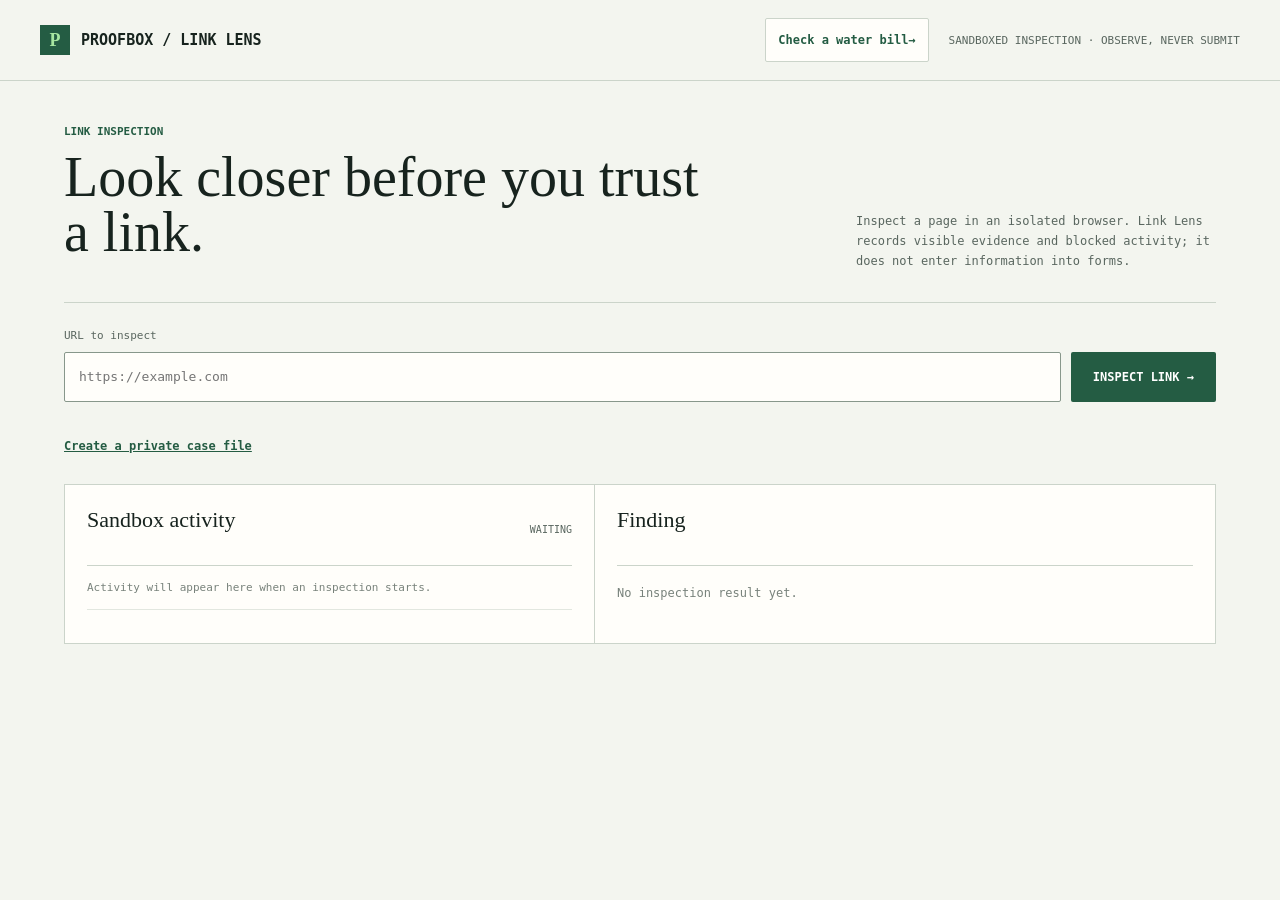
==== apps/web/index.html @ 41c202ce "feat: Implement document parsing and letter generation features - Added `parse_document.py` for extr" ====
<!doctype html>
<html lang="en">
<head>
  <meta charset="utf-8">
  <meta name="viewport" content="width=device-width, initial-scale=1">
  <meta name="theme-color" content="#f3f5ef">
  <title>Proofbox | Link Lens</title>
  <style>
    :root {
      color-scheme: light;
      --ink: #17231e;
      --muted: #59665f;
      --paper: #f3f5ef;
      --surface: #fffefa;
      --line: #cbd4ca;
      --green: #245c43;
      --green-bright: #a7e6a1;
      --red: #9c2f27;
      --amber: #7a5417;
      --mono: "Cascadia Code", "SFMono-Regular", Consolas, monospace;
      --serif: Georgia, "Times New Roman", serif;
    }
    * { box-sizing: border-box; }
    body { margin: 0; color: var(--ink); background: var(--paper); font-family: var(--mono); }
    .masthead { border-bottom: 1px solid var(--line); padding: 18px max(24px, calc((100vw - 1200px) / 2)); display: flex; justify-content: space-between; align-items: center; gap: 20px; }
    .brand { display: flex; align-items: center; gap: 11px; font-size: 15px; font-weight: 700; }
    .mark { width: 30px; aspect-ratio: 1; background: var(--green); color: var(--green-bright); display: grid; place-items: center; font: bold 18px var(--serif); }
    .masthead-note { color: var(--muted); font-size: 11px; text-transform: uppercase; }
    .masthead-link { margin-left: auto; min-height: 44px; display: inline-flex; align-items: center; color: var(--green); font-size: 12px; font-weight: 700; text-decoration: none; border: 1px solid var(--line); padding: 8px 12px; border-radius: 2px; background: var(--surface); }
    .masthead-link:hover, .masthead-link:focus-visible { border-color: var(--green); }
    .case-link { min-height: 44px; display: inline-flex; align-items: center; color: var(--green); font-size: 12px; font-weight: 700; }
    main { max-width: 1200px; margin: 0 auto; padding: 44px 24px 64px; }
    .intro { display: grid; grid-template-columns: minmax(0, 1fr) minmax(240px, 360px); gap: 40px; align-items: end; border-bottom: 1px solid var(--line); padding-bottom: 30px; }
    .eyebrow { color: var(--green); font-size: 11px; font-weight: 700; text-transform: uppercase; }
    h1 { font: 400 56px/.98 var(--serif); letter-spacing: 0; margin: 12px 0; max-width: 650px; }
    .intro p { color: var(--muted); font-size: 12px; line-height: 1.7; margin: 0; }
    .form { display: grid; grid-template-columns: minmax(0, 1fr) auto; gap: 10px; margin: 26px 0 22px; }
    .form label { grid-column: 1 / -1; color: var(--muted); font-size: 11px; }
    input { min-width: 0; height: 50px; border: 1px solid #87978b; border-radius: 2px; padding: 0 14px; background: var(--surface); color: var(--ink); font: 13px var(--mono); }
    input:focus-visible, button:focus-visible { outline: 3px solid #7bb98b; outline-offset: 2px; }
    button { border: 0; border-radius: 2px; background: var(--green); color: white; font: 700 12px var(--mono); padding: 0 22px; cursor: pointer; }
    button:disabled { opacity: .6; cursor: wait; }
    .grid { display: grid; grid-template-columns: minmax(0, .92fr) minmax(0, 1.08fr); border: 1px solid var(--line); background: var(--surface); }
    section { min-width: 0; padding: 22px; }
    section + section { border-left: 1px solid var(--line); }
    h2 { font: 400 22px var(--serif); margin: 0 0 20px; }
    .panel-label { display: flex; justify-content: space-between; align-items: center; gap: 12px; padding-bottom: 12px; border-bottom: 1px solid var(--line); }
    .state { color: var(--muted); font-size: 10px; text-transform: uppercase; }
    .events { list-style: none; padding: 0; margin: 0; max-height: 460px; overflow: auto; }
    .events li { padding: 13px 0; border-bottom: 1px solid #e2e7df; font-size: 11px; line-height: 1.6; overflow-wrap: anywhere; }
    .tag { display: inline-block; margin-right: 7px; color: var(--green); font-weight: 700; text-transform: uppercase; }
    .tag.blocked { color: var(--red); }
    .empty { color: #78827b; font-size: 12px; line-height: 1.6; padding: 18px 0; }
    .verdict { display: none; }
    .verdict.visible { display: block; }
    .badge { display: inline-flex; gap: 9px; align-items: center; padding: 11px 13px; border: 1px solid currentColor; font-size: 12px; font-weight: 700; text-transform: uppercase; }
    .badge.dangerous { color: var(--red); background: #fae9e5; }
    .badge.suspicious { color: var(--amber); background: #f6f0dc; }
    .badge.no_issue_found { color: var(--green); background: #e8f3e7; }
    .badge.could_not_check { color: var(--muted); background: #eef0ea; }
    .confidence { font-weight: 400; text-transform: none; }
    .advice { font: 20px/1.4 var(--serif); margin: 19px 0; }
    .reasons { font-size: 11px; line-height: 1.7; padding-left: 18px; }
    .reasons li { margin: 6px 0; }
    .caveat { border-top: 1px solid var(--line); margin-top: 18px; padding-top: 12px; font-size: 10px; line-height: 1.6; color: var(--muted); }
    .screenshot { display: block; width: 100%; max-height: 400px; object-fit: contain; object-position: top; border: 1px solid var(--line); margin-top: 18px; background: #e9ece5; }
    .error { display: none; margin: 0 0 18px; color: var(--red); font-size: 12px; }
    .error.visible { display: block; }
    @media (max-width: 760px) {
      .masthead { padding: 15px 18px; }
      .masthead-note { display: none; }
      main { padding: 34px 18px 48px; }
      h1 { font-size: 40px; }
      .intro { grid-template-columns: 1fr; gap: 10px; }
      .grid { grid-template-columns: 1fr; }
      section + section { border-left: 0; border-top: 1px solid var(--line); }
      .form { grid-template-columns: 1fr; }
      .form label { grid-column: auto; }
      button { height: 48px; }
    }
  </style>
</head>
<body>
  <header class="masthead">
    <div class="brand"><span class="mark" aria-hidden="true">P</span><span>PROOFBOX / LINK LENS</span></div>
    <a class="masthead-link" id="bill-link" href="bill/">Check a water bill <span aria-hidden="true">→</span></a>
    <div class="masthead-note">Sandboxed inspection · Observe, never submit</div>
  </header>
  <main>
    <div class="intro">
      <div><div class="eyebrow">Link inspection</div><h1>Look closer before you trust a link.</h1></div>
      <p>Inspect a page in an isolated browser. Link Lens records visible evidence and blocked activity; it does not enter information into forms.</p>
    </div>
    <form class="form" id="inspect-form">
      <label for="url">URL to inspect</label>
      <input id="url" name="url" type="url" placeholder="https://example.com" required autocomplete="url">
      <button id="submit" type="submit">INSPECT LINK <span aria-hidden="true">→</span></button>
    </form>
    <p><a class="case-link" id="case-link" href="case/">Create a private case file</a></p>
    <p class="error" id="error" role="alert"></p>
    <div class="grid">
      <section aria-labelledby="activity-heading">
        <div class="panel-label"><h2 id="activity-heading">Sandbox activity</h2><span class="state" id="job-state">Waiting</span></div>
        <ol class="events" id="events" aria-live="polite"><li class="empty">Activity will appear here when an inspection starts.</li></ol>
      </section>
      <section aria-labelledby="result-heading">
        <div class="panel-label"><h2 id="result-heading">Finding</h2><span class="state" id="job-id"></span></div>
        <div class="empty" id="result-empty">No inspection result yet.</div>
        <div class="verdict" id="verdict" aria-live="polite">
          <div class="badge" id="badge"><span id="verdict-name"></span><span class="confidence" id="confidence"></span></div>
          <p class="advice" id="advice"></p>
          <ul class="reasons" id="reasons"></ul>
          <p class="caveat"><strong>What this does not mean:</strong> <span id="caveat"></span></p>
          <img class="screenshot" id="screenshot" alt="Isolated screenshot of the inspected page" hidden>
        </div>
      </section>
    </div>
  </main>
  <script>
    const API_BASE = new URLSearchParams(location.search).get("api") || location.origin;
    if (new URLSearchParams(location.search).get("api")) {
      document.querySelector("#bill-link").href = `bill/?api=${encodeURIComponent(API_BASE)}`;
      document.querySelector("#case-link").href = `case/?api=${encodeURIComponent(API_BASE)}`;
    }
    const form = document.querySelector("#inspect-form");
    const input = document.querySelector("#url");
    const submit = document.querySelector("#submit");
    const errorBox = document.querySelector("#error");
    const eventList = document.querySelector("#events");
    let activeStream;

    function showError(message) {
      errorBox.textContent = message;
      errorBox.classList.add("visible");
    }
    function addEvent(item) {
      if (eventList.querySelector(".empty")) eventList.replaceChildren();
      const row = document.createElement("li");
      const tag = document.createElement("span");
      const isBlocked = ["network_blocked", "download_quarantined", "request_blocked", "timeout_kill", "memory_kill"].includes(item.event);
      tag.className = `tag${isBlocked ? " blocked" : ""}`;
      tag.textContent = `${isBlocked ? "BLOCKED" : "INFO"} · ${item.event}`;
      row.append(tag, document.createTextNode(item.detail || ""));
      eventList.append(row);
      row.scrollIntoView({ block: "nearest" });
    }
    function showResult(payload) {
      const result = payload?.verdict;
      if (!result) return;
      document.querySelector("#result-empty").hidden = true;
      document.querySelector("#verdict").classList.add("visible");
      const badge = document.querySelector("#badge");
      badge.className = `badge ${result.verdict}`;
      document.querySelector("#verdict-name").textContent = result.verdict.replaceAll("_", " ");
      document.querySelector("#confidence").textContent = `Confidence: ${result.confidence}`;
      document.querySelector("#advice").textContent = result.advice || "Review the evidence and verify through an official channel.";
      document.querySelector("#caveat").textContent = result.what_this_does_not_mean || "No automated check can guarantee a site's status.";
      const reasons = document.querySelector("#reasons");
      reasons.replaceChildren(...(result.reasons || []).map((reason) => {
        const li = document.createElement("li"); li.textContent = reason; return li;
      }));
      const image = document.querySelector("#screenshot");
      if (payload.screenshot_webp) { image.src = `data:image/webp;base64,${payload.screenshot_webp}`; image.hidden = false; }
      else { image.removeAttribute("src"); image.hidden = true; }
    }
    form.addEventListener("submit", async (event) => {
      event.preventDefault();
      errorBox.classList.remove("visible");
      if (activeStream) activeStream.close();
      eventList.replaceChildren();
      document.querySelector("#verdict").classList.remove("visible");
      document.querySelector("#result-empty").hidden = false;
      document.querySelector("#job-id").textContent = "";
      document.querySelector("#job-state").textContent = "Queuing";
      submit.disabled = true;
      try {
        const response = await fetch(`${API_BASE}/api/intake`, {
          method: "POST", headers: { "Content-Type": "application/json" },
          body: JSON.stringify({ lens: "link", input_ref: input.value.trim() })
        });
        if (!response.ok) throw new Error((await response.json()).detail || "Could not queue inspection.");
        const { job_id: jobId } = await response.json();
        document.querySelector("#job-id").textContent = jobId;
        document.querySelector("#job-state").textContent = "Inspecting";
        activeStream = new EventSource(`${API_BASE}/api/jobs/${jobId}/events`);
        activeStream.onmessage = async (message) => {
          const item = JSON.parse(message.data);
          addEvent(item);
          if (item.event === "job_completed" || item.event === "job_failed") {
            activeStream.close();
            document.querySelector("#job-state").textContent = item.event === "job_completed" ? "Complete" : "Failed";
            if (item.event === "job_completed") {
              const jobResponse = await fetch(`${API_BASE}/api/jobs/${jobId}`);
              if (!jobResponse.ok) throw new Error("Could not retrieve inspection result.");
              const jobData = await jobResponse.json();
              showResult(jobData.job.result_json);
            } else showError(item.detail || "Inspection failed.");
            submit.disabled = false;
          }
        };
        activeStream.onerror = () => {
          activeStream.close();
          document.querySelector("#job-state").textContent = "Connection lost";
          submit.disabled = false;
          showError("The live event connection ended before a final result arrived.");
        };
      } catch (requestError) {
        submit.disabled = false;
        document.querySelector("#job-state").textContent = "Could not start";
        showError(requestError.message || "Could not start inspection.");
      }
    });
  </script>
</body>
</html>
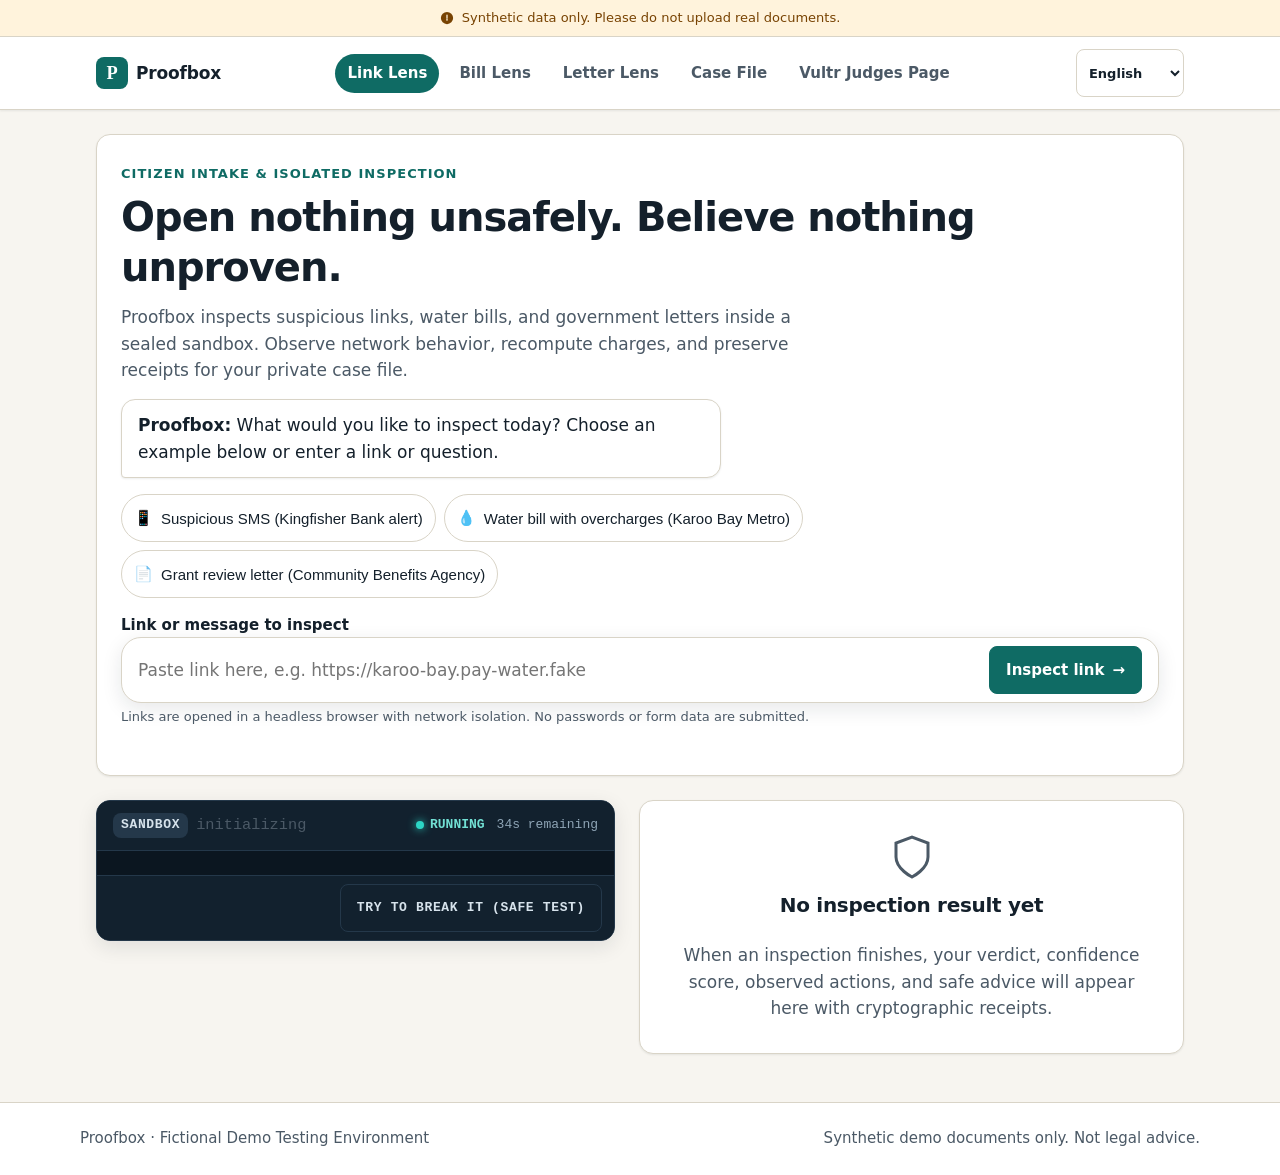
==== commit 24c71056: "feat(intake): restyle chat intake and link lens with design system and hero containment" ====
--- a/apps/web/index.html
+++ b/apps/web/index.html
@@ -3,213 +3,467 @@
 <head>
   <meta charset="utf-8">
   <meta name="viewport" content="width=device-width, initial-scale=1">
-  <meta name="theme-color" content="#f3f5ef">
-  <title>Proofbox | Link Lens</title>
+  <meta name="theme-color" content="#F7F5F0">
+  <title>Proofbox | Chat Intake &amp; Link Lens</title>
+  <link rel="stylesheet" href="css/tokens.css">
+  <link rel="stylesheet" href="css/base.css">
+  <link rel="stylesheet" href="css/components.css">
   <style>
-    :root {
-      color-scheme: light;
-      --ink: #17231e;
-      --muted: #59665f;
-      --paper: #f3f5ef;
-      --surface: #fffefa;
-      --line: #cbd4ca;
-      --green: #245c43;
-      --green-bright: #a7e6a1;
-      --red: #9c2f27;
-      --amber: #7a5417;
-      --mono: "Cascadia Code", "SFMono-Regular", Consolas, monospace;
-      --serif: Georgia, "Times New Roman", serif;
-    }
-    * { box-sizing: border-box; }
-    body { margin: 0; color: var(--ink); background: var(--paper); font-family: var(--mono); }
-    .masthead { border-bottom: 1px solid var(--line); padding: 18px max(24px, calc((100vw - 1200px) / 2)); display: flex; justify-content: space-between; align-items: center; gap: 20px; }
-    .brand { display: flex; align-items: center; gap: 11px; font-size: 15px; font-weight: 700; }
-    .mark { width: 30px; aspect-ratio: 1; background: var(--green); color: var(--green-bright); display: grid; place-items: center; font: bold 18px var(--serif); }
-    .masthead-note { color: var(--muted); font-size: 11px; text-transform: uppercase; }
-    .masthead-link { margin-left: auto; min-height: 44px; display: inline-flex; align-items: center; color: var(--green); font-size: 12px; font-weight: 700; text-decoration: none; border: 1px solid var(--line); padding: 8px 12px; border-radius: 2px; background: var(--surface); }
-    .masthead-link:hover, .masthead-link:focus-visible { border-color: var(--green); }
-    .case-link { min-height: 44px; display: inline-flex; align-items: center; color: var(--green); font-size: 12px; font-weight: 700; }
-    main { max-width: 1200px; margin: 0 auto; padding: 44px 24px 64px; }
-    .intro { display: grid; grid-template-columns: minmax(0, 1fr) minmax(240px, 360px); gap: 40px; align-items: end; border-bottom: 1px solid var(--line); padding-bottom: 30px; }
-    .eyebrow { color: var(--green); font-size: 11px; font-weight: 700; text-transform: uppercase; }
-    h1 { font: 400 56px/.98 var(--serif); letter-spacing: 0; margin: 12px 0; max-width: 650px; }
-    .intro p { color: var(--muted); font-size: 12px; line-height: 1.7; margin: 0; }
-    .form { display: grid; grid-template-columns: minmax(0, 1fr) auto; gap: 10px; margin: 26px 0 22px; }
-    .form label { grid-column: 1 / -1; color: var(--muted); font-size: 11px; }
-    input { min-width: 0; height: 50px; border: 1px solid #87978b; border-radius: 2px; padding: 0 14px; background: var(--surface); color: var(--ink); font: 13px var(--mono); }
-    input:focus-visible, button:focus-visible { outline: 3px solid #7bb98b; outline-offset: 2px; }
-    button { border: 0; border-radius: 2px; background: var(--green); color: white; font: 700 12px var(--mono); padding: 0 22px; cursor: pointer; }
-    button:disabled { opacity: .6; cursor: wait; }
-    .grid { display: grid; grid-template-columns: minmax(0, .92fr) minmax(0, 1.08fr); border: 1px solid var(--line); background: var(--surface); }
-    section { min-width: 0; padding: 22px; }
-    section + section { border-left: 1px solid var(--line); }
-    h2 { font: 400 22px var(--serif); margin: 0 0 20px; }
-    .panel-label { display: flex; justify-content: space-between; align-items: center; gap: 12px; padding-bottom: 12px; border-bottom: 1px solid var(--line); }
-    .state { color: var(--muted); font-size: 10px; text-transform: uppercase; }
-    .events { list-style: none; padding: 0; margin: 0; max-height: 460px; overflow: auto; }
-    .events li { padding: 13px 0; border-bottom: 1px solid #e2e7df; font-size: 11px; line-height: 1.6; overflow-wrap: anywhere; }
-    .tag { display: inline-block; margin-right: 7px; color: var(--green); font-weight: 700; text-transform: uppercase; }
-    .tag.blocked { color: var(--red); }
-    .empty { color: #78827b; font-size: 12px; line-height: 1.6; padding: 18px 0; }
-    .verdict { display: none; }
-    .verdict.visible { display: block; }
-    .badge { display: inline-flex; gap: 9px; align-items: center; padding: 11px 13px; border: 1px solid currentColor; font-size: 12px; font-weight: 700; text-transform: uppercase; }
-    .badge.dangerous { color: var(--red); background: #fae9e5; }
-    .badge.suspicious { color: var(--amber); background: #f6f0dc; }
-    .badge.no_issue_found { color: var(--green); background: #e8f3e7; }
-    .badge.could_not_check { color: var(--muted); background: #eef0ea; }
-    .confidence { font-weight: 400; text-transform: none; }
-    .advice { font: 20px/1.4 var(--serif); margin: 19px 0; }
-    .reasons { font-size: 11px; line-height: 1.7; padding-left: 18px; }
-    .reasons li { margin: 6px 0; }
-    .caveat { border-top: 1px solid var(--line); margin-top: 18px; padding-top: 12px; font-size: 10px; line-height: 1.6; color: var(--muted); }
-    .screenshot { display: block; width: 100%; max-height: 400px; object-fit: contain; object-position: top; border: 1px solid var(--line); margin-top: 18px; background: #e9ece5; }
-    .error { display: none; margin: 0 0 18px; color: var(--red); font-size: 12px; }
-    .error.visible { display: block; }
-    @media (max-width: 760px) {
-      .masthead { padding: 15px 18px; }
-      .masthead-note { display: none; }
-      main { padding: 34px 18px 48px; }
-      h1 { font-size: 40px; }
-      .intro { grid-template-columns: 1fr; gap: 10px; }
-      .grid { grid-template-columns: 1fr; }
-      section + section { border-left: 0; border-top: 1px solid var(--line); }
-      .form { grid-template-columns: 1fr; }
-      .form label { grid-column: auto; }
-      button { height: 48px; }
+    .workspace-two-zone {
+      display: grid;
+      grid-template-columns: 1fr;
+      gap: var(--s5);
+      margin-top: var(--s5);
+    }
+    @media (min-width: 960px) {
+      .workspace-two-zone {
+        grid-template-columns: minmax(0, 1fr) minmax(0, 1.05fr);
+        align-items: start;
+      }
+    }
+    .chat-bubble-container {
+      display: flex;
+      flex-direction: column;
+      gap: var(--s3);
+      margin: var(--s4) 0;
+    }
+    .composer-wrap {
+      margin: var(--s4) 0 var(--s5);
+    }
+    .trace-btn-link {
+      display: inline-flex;
+      align-items: center;
+      gap: var(--s1);
+      margin-top: var(--s2);
+      font-size: var(--text-xs);
+      font-weight: 600;
     }
   </style>
 </head>
 <body>
-  <header class="masthead">
-    <div class="brand"><span class="mark" aria-hidden="true">P</span><span>PROOFBOX / LINK LENS</span></div>
-    <a class="masthead-link" id="bill-link" href="bill/">Check a water bill <span aria-hidden="true">→</span></a>
-    <div class="masthead-note">Sandboxed inspection · Observe, never submit</div>
+  <a class="skip-link" href="#main">Skip to content</a>
+
+  <!-- Persistent App Shell Header -->
+  <header class="topbar">
+    <div class="topbar-banner">
+      <svg class="topbar-banner-icon" viewBox="0 0 16 16" fill="currentColor" aria-hidden="true">
+        <path d="M8 1a7 7 0 1 0 0 14A7 7 0 0 0 8 1zm0 3a.75.75 0 0 1 .75.75v3.5a.75.75 0 0 1-1.5 0v-3.5A.75.75 0 0 1 8 4zm0 7a1 1 0 1 1 0-2 1 1 0 0 1 0 2z"/>
+      </svg>
+      <span>Synthetic data only. Please do not upload real documents.</span>
+    </div>
+    <div class="topbar-inner">
+      <a class="brand" href="./" aria-label="Proofbox Home">
+        <span class="brand-mark" aria-hidden="true">P</span>
+        <span id="app-brand-name">Proofbox</span>
+      </a>
+      <nav class="topbar-nav" aria-label="Lenses">
+        <a href="./" aria-current="page">Link Lens</a>
+        <a id="bill-link" href="bill/">Bill Lens</a>
+        <a id="letter-link" href="letter/">Letter Lens</a>
+        <a id="case-link" href="case/">Case File</a>
+        <a id="vultr-link" href="vultr.html">Vultr Judges Page</a>
+      </nav>
+      <div class="lang-picker">
+        <label for="lang-select" class="sr-only">Choose language</label>
+        <select id="lang-select" class="lang-select">
+          <option value="en">English</option>
+          <option value="zu">isiZulu</option>
+          <option value="af">Afrikaans</option>
+          <option value="st">Sesotho</option>
+        </select>
+      </div>
+    </div>
   </header>
-  <main>
-    <div class="intro">
-      <div><div class="eyebrow">Link inspection</div><h1>Look closer before you trust a link.</h1></div>
-      <p>Inspect a page in an isolated browser. Link Lens records visible evidence and blocked activity; it does not enter information into forms.</p>
-    </div>
-    <form class="form" id="inspect-form">
-      <label for="url">URL to inspect</label>
-      <input id="url" name="url" type="url" placeholder="https://example.com" required autocomplete="url">
-      <button id="submit" type="submit">INSPECT LINK <span aria-hidden="true">→</span></button>
-    </form>
-    <p><a class="case-link" id="case-link" href="case/">Create a private case file</a></p>
-    <p class="error" id="error" role="alert"></p>
-    <div class="grid">
-      <section aria-labelledby="activity-heading">
-        <div class="panel-label"><h2 id="activity-heading">Sandbox activity</h2><span class="state" id="job-state">Waiting</span></div>
-        <ol class="events" id="events" aria-live="polite"><li class="empty">Activity will appear here when an inspection starts.</li></ol>
+
+  <main id="main" class="app-main app-container">
+    <!-- Screen Intro -->
+    <section class="card" aria-labelledby="chat-intro-heading">
+      <span class="eyebrow">Citizen Intake &amp; Isolated Inspection</span>
+      <h1 id="chat-intro-heading">Open nothing unsafely. Believe nothing unproven.</h1>
+      <p class="text-muted" style="max-width: 680px;">
+        Proofbox inspects suspicious links, water bills, and government letters inside a sealed sandbox.
+        Observe network behavior, recompute charges, and preserve receipts for your private case file.
+      </p>
+
+      <!-- Chat Bubbles & Router Guidance -->
+      <div class="chat-bubble-container" id="chat-log" role="log" aria-live="polite">
+        <div class="chat-bubble chat-proofbox">
+          <strong>Proofbox:</strong> What would you like to inspect today? Choose an example below or enter a link or question.
+        </div>
+      </div>
+
+      <!-- Quick Example Chips -->
+      <div class="prompt-chips" aria-label="Example prompts">
+        <button type="button" class="prompt-chip" id="chip-sms" data-url="http://10.99.0.4:8000/a1">
+          <span aria-hidden="true">📱</span>
+          <span>Suspicious SMS (Kingfisher Bank alert)</span>
+        </button>
+        <button type="button" class="prompt-chip" id="chip-bill">
+          <span aria-hidden="true">💧</span>
+          <span>Water bill with overcharges (Karoo Bay Metro)</span>
+        </button>
+        <button type="button" class="prompt-chip" id="chip-letter">
+          <span aria-hidden="true">📄</span>
+          <span>Grant review letter (Community Benefits Agency)</span>
+        </button>
+      </div>
+
+      <!-- Main Input Composer Form -->
+      <form class="form composer-wrap" id="inspect-form">
+        <label for="url" class="form-label">Link or message to inspect</label>
+        <div class="chat-composer chat-composer-sticky">
+          <input id="url" name="url" type="url" placeholder="Paste link here, e.g. https://karoo-bay.pay-water.fake" required autocomplete="url">
+          <button id="submit" class="btn btn-primary" type="submit">
+            <span>Inspect link</span>
+            <span aria-hidden="true">→</span>
+          </button>
+        </div>
+        <p class="form-hint">Links are opened in a headless browser with network isolation. No passwords or form data are submitted.</p>
+      </form>
+
+      <p class="alert-box alert-box--danger" id="error" role="alert" hidden></p>
+    </section>
+
+    <!-- Two-Zone Execution Workspace: Containment Panel + Finding Report -->
+    <div class="workspace-two-zone">
+      <!-- Zone 1: Hero Containment Panel -->
+      <section id="containment-chamber-container" aria-labelledby="activity-heading">
+        <h2 id="activity-heading" class="sr-only">Sandbox Activity</h2>
+        <!-- Legacy hook preservation -->
+        <span class="sr-only" id="job-state">Waiting</span>
+        <ol class="sr-only" id="events" aria-live="polite"></ol>
+
+        <!-- Modern Hero Containment Panel Component -->
+        <div class="containment-panel" id="hero-containment">
+          <div class="containment-header">
+            <div class="containment-title-group">
+              <span class="containment-badge">Sandbox</span>
+              <span class="font-mono text-xs" id="job-id">Ready</span>
+            </div>
+            <div class="flex-row">
+              <span class="containment-live-pill">
+                <span class="containment-live-dot" aria-hidden="true"></span>
+                <span id="chamber-live-label">WAITING</span>
+              </span>
+              <span class="containment-timer" id="chamber-timer-val">40s limit</span>
+            </div>
+          </div>
+
+          <div class="containment-summary" id="hero-summary" hidden>
+            <div class="containment-summary-item">
+              <span>Blocked:</span> <span class="containment-summary-count" id="count-blocked-val">0</span>
+            </div>
+            <div class="containment-summary-item">
+              <span>Quarantined:</span> <span class="containment-summary-count" id="count-quar-val">0</span>
+            </div>
+            <div class="containment-summary-item">
+              <span>Ignored:</span> <span class="containment-summary-count" id="count-ign-val">0</span>
+            </div>
+          </div>
+
+          <ol class="containment-events" id="chamber-events" aria-live="polite">
+            <li class="containment-event-row" style="border-left-color: var(--chamber-muted);">
+              <span class="containment-event-time">--:--:--</span>
+              <div class="containment-event-body">
+                <span class="containment-event-tag">STANDBY</span>
+                <span>Sandbox ready. Enter a URL or choose an example to begin sealed inspection.</span>
+              </div>
+            </li>
+          </ol>
+
+          <div style="padding: var(--s2) var(--s4); background-color: var(--chamber-surface); border-top: 1px solid var(--chamber-line); text-align: right;">
+            <button type="button" class="btn btn-redteam btn-sm" id="btn-break-it" title="Test container security against simulated attack">
+              Try to break it (Simulate attack)
+            </button>
+          </div>
+        </div>
       </section>
+
+      <!-- Zone 2: Finding Report / Verdict Card -->
       <section aria-labelledby="result-heading">
-        <div class="panel-label"><h2 id="result-heading">Finding</h2><span class="state" id="job-id"></span></div>
-        <div class="empty" id="result-empty">No inspection result yet.</div>
-        <div class="verdict" id="verdict" aria-live="polite">
-          <div class="badge" id="badge"><span id="verdict-name"></span><span class="confidence" id="confidence"></span></div>
-          <p class="advice" id="advice"></p>
-          <ul class="reasons" id="reasons"></ul>
-          <p class="caveat"><strong>What this does not mean:</strong> <span id="caveat"></span></p>
-          <img class="screenshot" id="screenshot" alt="Isolated screenshot of the inspected page" hidden>
+        <h2 id="result-heading" class="sr-only">Finding Report</h2>
+
+        <!-- Empty State before Inspection -->
+        <div class="card empty-state" id="result-empty">
+          <svg class="empty-state-icon" viewBox="0 0 24 24" fill="none" stroke="currentColor" stroke-width="1.5" aria-hidden="true">
+            <path d="M12 22s8-4 8-10V5l-8-3-8 3v7c0 6 8 10 8 10z"/>
+          </svg>
+          <h3>No inspection result yet</h3>
+          <p class="empty-state-text">
+            When an inspection finishes, your verdict, confidence score, observed actions, and safe advice will appear here with cryptographic receipts.
+          </p>
+        </div>
+
+        <!-- Populated Verdict Card -->
+        <div class="verdict-card" id="verdict" aria-live="polite" hidden>
+          <div class="flex-between">
+            <div class="badge status-chip" id="badge">
+              <span aria-hidden="true">●</span>
+              <span id="verdict-name">Finding</span>
+            </div>
+            <div class="verdict-confidence-box">
+              <span id="confidence">Confidence: --</span>
+              <div class="confidence-bar" role="progressbar" aria-valuenow="0" aria-valuemin="0" aria-valuemax="100">
+                <div class="confidence-bar-fill" id="confidence-bar-fill" style="width: 0%;"></div>
+              </div>
+            </div>
+          </div>
+
+          <div class="verdict-advice-box">
+            <p class="verdict-advice-text" id="advice"></p>
+          </div>
+
+          <div>
+            <h3 style="font-size: var(--text-md); margin-bottom: var(--s2);">Observed Reasons:</h3>
+            <ul class="verdict-reasons-list reasons" id="reasons"></ul>
+          </div>
+
+          <div class="verdict-caveat-box">
+            <strong>What this does not mean:</strong> <span id="caveat"></span>
+          </div>
+
+          <!-- Sandbox Screenshot (Explicit dimensions, compressed WebP) -->
+          <div id="screenshot-wrapper" hidden>
+            <h4 style="font-size: var(--text-sm); margin: var(--s3) 0 var(--s1);">Sandbox Screenshot:</h4>
+            <img class="screenshot" id="screenshot" alt="Isolated sandbox screenshot of the inspected page" width="600" height="400" loading="lazy" style="border: 1px solid var(--line); border-radius: var(--radius-sm); max-height: 380px; object-fit: contain; background: var(--surface-sunken);">
+            <a class="trace-btn-link" id="trace-link" href="#main" style="display: none;">See what it did (Inspect Trace Receipt) →</a>
+          </div>
+
+          <!-- Attach to Case Link -->
+          <div style="border-top: 1px solid var(--line); padding-top: var(--s3); display: flex; justify-content: space-between; align-items: center; flex-wrap: wrap; gap: var(--s2);">
+            <span class="text-xs text-muted">Attach this finding to your private case timeline</span>
+            <a class="btn btn-secondary btn-sm" id="case-attach-cta" href="case/">Save finding to case file →</a>
+          </div>
         </div>
       </section>
     </div>
   </main>
-  <script>
-    const API_BASE = new URLSearchParams(location.search).get("api") || location.origin;
-    if (new URLSearchParams(location.search).get("api")) {
+
+  <!-- Site Footer -->
+  <footer class="site-footer">
+    <div class="site-footer-inner">
+      <div>Proofbox · Fictional Demo Testing Environment</div>
+      <div>Synthetic demo documents only. Not legal advice.</div>
+    </div>
+  </footer>
+
+  <script type="module">
+    import { PROOFBOX_NAME, BRAND_LINE, el, showToast } from "./js/common.js";
+    import { ContainmentPanel } from "./js/containment.js";
+
+    // Set brand constants
+    document.querySelector("#app-brand-name").textContent = PROOFBOX_NAME;
+
+    const params = new URLSearchParams(location.search);
+    const API_BASE = (params.get("api") || location.origin).replace(/\/+$/, "");
+    if (params.get("api")) {
       document.querySelector("#bill-link").href = `bill/?api=${encodeURIComponent(API_BASE)}`;
+      document.querySelector("#letter-link").href = `letter/?api=${encodeURIComponent(API_BASE)}`;
       document.querySelector("#case-link").href = `case/?api=${encodeURIComponent(API_BASE)}`;
-    }
+      document.querySelector("#vultr-link").href = `vultr.html?api=${encodeURIComponent(API_BASE)}`;
+    }
+
     const form = document.querySelector("#inspect-form");
     const input = document.querySelector("#url");
     const submit = document.querySelector("#submit");
     const errorBox = document.querySelector("#error");
-    const eventList = document.querySelector("#events");
-    let activeStream;
+    const chatLog = document.querySelector("#chat-log");
+
+    // Initialize Hero Containment Panel controller
+    const chamberEl = document.querySelector("#hero-containment");
+    let containmentController = new ContainmentPanel({
+      rootElement: chamberEl,
+      jobId: "",
+      wallClockSeconds: 35,
+      onBreakIt: () => {
+        // Red-team simulated attack demonstration
+        input.value = "http://10.99.0.4:8000/a3";
+        form.dispatchEvent(new Event("submit"));
+      }
+    });
+
+    let activeStream = null;
 
     function showError(message) {
       errorBox.textContent = message;
-      errorBox.classList.add("visible");
-    }
-    function addEvent(item) {
-      if (eventList.querySelector(".empty")) eventList.replaceChildren();
-      const row = document.createElement("li");
-      const tag = document.createElement("span");
-      const isBlocked = ["network_blocked", "download_quarantined", "request_blocked", "timeout_kill", "memory_kill"].includes(item.event);
-      tag.className = `tag${isBlocked ? " blocked" : ""}`;
-      tag.textContent = `${isBlocked ? "BLOCKED" : "INFO"} · ${item.event}`;
-      row.append(tag, document.createTextNode(item.detail || ""));
-      eventList.append(row);
-      row.scrollIntoView({ block: "nearest" });
-    }
-    function showResult(payload) {
+      errorBox.hidden = false;
+    }
+
+    function addChatBubble(sender, text, isRouter = false) {
+      const bubble = el("div", {
+        className: `chat-bubble ${isRouter ? "chat-router" : sender === "user" ? "chat-user" : "chat-proofbox"}`
+      });
+      if (isRouter) {
+        bubble.appendChild(el("span", { className: "chat-router-tag", text: "Router Action" }));
+      }
+      bubble.appendChild(el("div", { text }));
+      chatLog.appendChild(bubble);
+      bubble.scrollIntoView({ behavior: "smooth", block: "nearest" });
+    }
+
+    // Tappable Chips Handlers
+    document.querySelector("#chip-sms").addEventListener("click", () => {
+      const url = document.querySelector("#chip-sms").dataset.url || "http://10.99.0.4:8000/a1";
+      input.value = url;
+      addChatBubble("user", "Payment overdue for Karoo Bay Metro: " + url);
+      addChatBubble("proofbox", "This looks like a suspicious payment link. I'll open it safely in the isolated sandbox with no network leaks or credential exposure.", true);
+      setTimeout(() => form.dispatchEvent(new Event("submit")), 400);
+    });
+
+    document.querySelector("#chip-bill").addEventListener("click", () => {
+      addChatBubble("user", "I received a municipal water bill from Karoo Bay Metro that seems too high.");
+      addChatBubble("proofbox", "Routing to Bill Lens. We'll recompute the charges against the published tariff and check for unannounced estimates or outage days.", true);
+      setTimeout(() => {
+        location.href = `bill/${params.get("api") ? `?api=${encodeURIComponent(API_BASE)}` : ""}`;
+      }, 900);
+    });
+
+    document.querySelector("#chip-letter").addEventListener("click", () => {
+      addChatBubble("user", "I received a grant review letter from Community Benefits Agency requiring paperwork.");
+      addChatBubble("proofbox", "Routing to Letter Lens. We'll check the required documents, response deadlines, and verify supporting files in an isolated container.", true);
+      setTimeout(() => {
+        location.href = `letter/${params.get("api") ? `?api=${encodeURIComponent(API_BASE)}` : ""}`;
+      }, 900);
+    });
+
+    function showResult(payload, jobId) {
       const result = payload?.verdict;
       if (!result) return;
+
       document.querySelector("#result-empty").hidden = true;
-      document.querySelector("#verdict").classList.add("visible");
+      const verdictCard = document.querySelector("#verdict");
+      verdictCard.hidden = false;
+
       const badge = document.querySelector("#badge");
-      badge.className = `badge ${result.verdict}`;
-      document.querySelector("#verdict-name").textContent = result.verdict.replaceAll("_", " ");
-      document.querySelector("#confidence").textContent = `Confidence: ${result.confidence}`;
-      document.querySelector("#advice").textContent = result.advice || "Review the evidence and verify through an official channel.";
-      document.querySelector("#caveat").textContent = result.what_this_does_not_mean || "No automated check can guarantee a site's status.";
-      const reasons = document.querySelector("#reasons");
-      reasons.replaceChildren(...(result.reasons || []).map((reason) => {
-        const li = document.createElement("li"); li.textContent = reason; return li;
+      const verdictName = result.verdict || "could_not_check";
+      badge.className = `status-chip status-chip--${verdictName}`;
+      
+      const iconMap = {
+        dangerous: "▲",
+        suspicious: "●",
+        no_issue_found: "ℹ",
+        could_not_check: "?"
+      };
+      const iconText = iconMap[verdictName] || "●";
+      badge.innerHTML = `<span aria-hidden="true">${iconText}</span> <span>${verdictName.replaceAll("_", " ")}</span>`;
+
+      // Confidence score & bar
+      const conf = result.confidence || "Unknown";
+      document.querySelector("#confidence").textContent = `Confidence: ${conf}`;
+      const confNum = conf.toLowerCase() === "high" ? 95 : conf.toLowerCase() === "medium" ? 70 : 40;
+      const confBar = document.querySelector("#confidence-bar-fill");
+      confBar.style.width = `${confNum}%`;
+      confBar.style.backgroundColor = verdictName === "no_issue_found" ? "var(--info)" : verdictName === "dangerous" ? "var(--danger)" : "var(--warn)";
+
+      // Advice pointing only to official channel
+      document.querySelector("#advice").textContent = result.advice || "Verify through official municipal or banking channels. Never call phone numbers printed on suspicious websites.";
+
+      // Mandatory honest wording
+      let caveatText = result.what_this_does_not_mean || "Automated check of observable signals only. Not legal advice.";
+      if (verdictName === "no_issue_found") {
+        caveatText = "No issue found does not mean safe. " + caveatText;
+      }
+      document.querySelector("#caveat").textContent = caveatText;
+
+      // Reasons list
+      const reasonsList = document.querySelector("#reasons");
+      reasonsList.replaceChildren(...(result.reasons || []).map((reason) => {
+        const li = document.createElement("li");
+        li.textContent = reason;
+        return li;
       }));
+
+      // Screenshot & Trace link
+      const imageWrap = document.querySelector("#screenshot-wrapper");
       const image = document.querySelector("#screenshot");
-      if (payload.screenshot_webp) { image.src = `data:image/webp;base64,${payload.screenshot_webp}`; image.hidden = false; }
-      else { image.removeAttribute("src"); image.hidden = true; }
-    }
+      const traceLink = document.querySelector("#trace-link");
+      if (payload.screenshot_webp) {
+        image.src = `data:image/webp;base64,${payload.screenshot_webp}`;
+        imageWrap.hidden = false;
+        traceLink.style.display = "inline-flex";
+        traceLink.onclick = (e) => {
+          e.preventDefault();
+          showToast(`Inspecting trace for Job ${jobId}`);
+        };
+      } else {
+        imageWrap.hidden = true;
+      }
+
+      // Update case attach CTA
+      const caseCta = document.querySelector("#case-attach-cta");
+      caseCta.href = `case/${params.get("api") ? `?api=${encodeURIComponent(API_BASE)}` : ""}#attach=${encodeURIComponent(jobId)}`;
+
+      verdictCard.scrollIntoView({ behavior: "smooth", block: "nearest" });
+    }
+
     form.addEventListener("submit", async (event) => {
       event.preventDefault();
-      errorBox.classList.remove("visible");
+      errorBox.hidden = true;
       if (activeStream) activeStream.close();
-      eventList.replaceChildren();
-      document.querySelector("#verdict").classList.remove("visible");
+
+      containmentController.clear();
+      document.querySelector("#verdict").hidden = true;
       document.querySelector("#result-empty").hidden = false;
-      document.querySelector("#job-id").textContent = "";
+      document.querySelector("#job-id").textContent = "Queuing...";
       document.querySelector("#job-state").textContent = "Queuing";
       submit.disabled = true;
+
+      const targetUrl = input.value.trim();
+      addChatBubble("user", targetUrl);
+      addChatBubble("proofbox", `Queuing inspection for ${targetUrl}. Opening sealed sandbox container...`, true);
+
       try {
         const response = await fetch(`${API_BASE}/api/intake`, {
-          method: "POST", headers: { "Content-Type": "application/json" },
-          body: JSON.stringify({ lens: "link", input_ref: input.value.trim() })
+          method: "POST",
+          headers: { "Content-Type": "application/json" },
+          body: JSON.stringify({ lens: "link", input_ref: targetUrl })
         });
-        if (!response.ok) throw new Error((await response.json()).detail || "Could not queue inspection.");
+        if (!response.ok) {
+          const errData = await response.json().catch(() => ({}));
+          throw new Error(errData.detail || "Could not queue inspection.");
+        }
         const { job_id: jobId } = await response.json();
+        containmentController.setJobId(jobId);
         document.querySelector("#job-id").textContent = jobId;
         document.querySelector("#job-state").textContent = "Inspecting";
-        activeStream = new EventSource(`${API_BASE}/api/jobs/${jobId}/events`);
+
+        activeStream = new EventSource(`${API_BASE}/api/jobs/${encodeURIComponent(jobId)}/events`);
         activeStream.onmessage = async (message) => {
           const item = JSON.parse(message.data);
-          addEvent(item);
+          containmentController.addEvent(item.event, item.detail);
+
           if (item.event === "job_completed" || item.event === "job_failed") {
             activeStream.close();
-            document.querySelector("#job-state").textContent = item.event === "job_completed" ? "Complete" : "Failed";
-            if (item.event === "job_completed") {
-              const jobResponse = await fetch(`${API_BASE}/api/jobs/${jobId}`);
+            const isSuccess = item.event === "job_completed";
+            containmentController.finish(isSuccess ? "DESTROYED" : "FAILED");
+            document.querySelector("#job-state").textContent = isSuccess ? "Complete" : "Failed";
+
+            if (isSuccess) {
+              const jobResponse = await fetch(`${API_BASE}/api/jobs/${encodeURIComponent(jobId)}`);
               if (!jobResponse.ok) throw new Error("Could not retrieve inspection result.");
               const jobData = await jobResponse.json();
-              showResult(jobData.job.result_json);
-            } else showError(item.detail || "Inspection failed.");
+              showResult(jobData.job.result_json, jobId);
+            } else {
+              showError(item.detail || "Inspection failed in the sandbox container.");
+            }
             submit.disabled = false;
           }
         };
+
         activeStream.onerror = () => {
           activeStream.close();
+          containmentController.finish("TERMINATED");
           document.querySelector("#job-state").textContent = "Connection lost";
           submit.disabled = false;
-          showError("The live event connection ended before a final result arrived.");
+          showError("The live event connection ended before a final result arrived. Reload to retry.");
         };
       } catch (requestError) {
         submit.disabled = false;
+        containmentController.finish("FAILED");
         document.querySelector("#job-state").textContent = "Could not start";
         showError(requestError.message || "Could not start inspection.");
       }
     });
   </script>
 </body>
-</html>+</html>
--- a/apps/web/css/tokens.css
+++ b/apps/web/css/tokens.css
@@ -0,0 +1,132 @@
+/* ==========================================================================
+   Proofbox Central Design System · Design Tokens
+   Brand Line: Open nothing unsafely. Believe nothing unproven. Fight with receipts.
+   All values checked against WCAG AA (>= 4.5:1 text, >= 3:1 non-text)
+   ========================================================================== */
+
+:root {
+  /* Surfaces */
+  --paper: #F7F5F0;          /* Warm notebook background */
+  --surface: #FFFFFF;        /* Cards & containers */
+  --surface-sunken: #EFECE4; /* Insets, table headers/stripes */
+  --ink: #14202B;            /* Primary readable text (contrast 14.9:1 on paper) */
+  --ink-muted: #4B5966;      /* Secondary text (contrast 6.5:1 on paper, AA pass) */
+  --line: #D9D4C7;           /* Structural borders */
+  --line-strong: #A8A193;    /* Enhanced border for active/selected items */
+
+  /* Brand */
+  --brand: #0F6B64;          /* Deep teal: primary actions, "proof" */
+  --brand-strong: #0A4F4A;   /* Pressed / hovered deep teal */
+  --brand-tint: #E2F1EF;     /* Subtle brand background */
+
+  /* Containment Panel (Hero Dark Chamber) */
+  --chamber-bg: #0B1620;      /* Dark instrument canvas */
+  --chamber-surface: #12212E; /* Instrument cards / controls */
+  --chamber-line: #24384A;    /* Instrument borders */
+  --chamber-text: #D7E3EC;    /* Readable instrument text (12.1:1 on chamber-surface) */
+  --chamber-muted: #8FA5B6;   /* Secondary instrument text (6.5:1 on chamber-surface) */
+
+  /* Status Colors (always paired with icon + plain word) */
+  --danger: #B42318;
+  --danger-strong: #8F1A12;
+  --danger-tint: #FDECEA;
+
+  --warn: #A15C07;
+  --warn-strong: #784303;
+  --warn-tint: #FFF3DC;
+
+  /* Mandatory honest wording: info is used for "no issue found", NEVER green */
+  --info: #1F5F99;
+  --info-strong: #14436E;
+  --info-tint: #E6F0FA;
+
+  /* Ok is strictly for completed/verified process milestones, NEVER for "safe" */
+  --ok: #1B6B3A;
+  --ok-strong: #124D28;
+  --ok-tint: #E4F4EA;
+
+  --neutral: #5A6672;
+  --neutral-strong: #3F4750;
+  --neutral-tint: #ECEEF0;
+
+  /* Typography: System fonts only (no web-font downloads) */
+  --font-sans: system-ui, -apple-system, "Segoe UI", Roboto, "Noto Sans", sans-serif;
+  --font-mono: ui-monospace, "SF Mono", Menlo, Consolas, monospace;
+  --font-serif: Georgia, Cambria, "Times New Roman", serif;
+
+  /* Type Scale */
+  --text-xs: 0.8125rem; /* 13px */
+  --text-sm: 0.9375rem; /* 15px */
+  --text-md: 1.0625rem; /* 17px base */
+  --text-lg: 1.25rem;   /* 20px */
+  --text-xl: 1.625rem;  /* 26px */
+  --text-2xl: 2.125rem; /* 34px */
+  --leading: 1.55;
+  --leading-tight: 1.25;
+
+  /* 4px Base Spacing Scale */
+  --s1: 0.25rem; /* 4px */
+  --s2: 0.5rem;  /* 8px */
+  --s3: 0.75rem; /* 12px */
+  --s4: 1rem;    /* 16px */
+  --s5: 1.5rem;  /* 24px */
+  --s6: 2rem;    /* 32px */
+  --s7: 3rem;    /* 48px */
+
+  /* Shapes & Depth */
+  --radius-sm: 8px;
+  --radius-md: 14px;
+  --radius-lg: 20px;
+  --radius-pill: 999px;
+  --shadow-1: 0 1px 2px rgb(20 32 43 / 0.08);
+  --shadow-2: 0 6px 20px rgb(20 32 43 / 0.10);
+
+  /* Touch & Interaction */
+  --tap: 48px; /* Minimum touch target height/width */
+  --focus: 0 0 0 3px #FFFFFF, 0 0 0 6px var(--brand);
+  --ease: cubic-bezier(0.2, 0.7, 0.2, 1);
+  --dur: 160ms;
+}
+
+/* Reduced Motion Override */
+@media (prefers-reduced-motion: reduce) {
+  :root {
+    --dur: 0ms !important;
+  }
+}
+
+/* Dark Mode Token Overrides (Clean surface inversions; chamber preserves instrument look) */
+@media (prefers-color-scheme: dark) {
+  :root {
+    --paper: #0B131C;
+    --surface: #141F2B;
+    --surface-sunken: #0E1721;
+    --ink: #E6EDF2;
+    --ink-muted: #95A5B5;
+    --line: #273646;
+    --line-strong: #3F5266;
+
+    --brand: #22998F;
+    --brand-strong: #177A72;
+    --brand-tint: #103330;
+
+    --danger-tint: #381513;
+    --warn-tint: #3B2404;
+    --info-tint: #12283C;
+    --ok-tint: #10331C;
+    --neutral-tint: #1E2832;
+
+    --shadow-1: 0 1px 2px rgb(0 0 0 / 0.40);
+    --shadow-2: 0 6px 20px rgb(0 0 0 / 0.55);
+    --focus: 0 0 0 3px #0B131C, 0 0 0 6px var(--brand);
+  }
+}
+
+/* High Contrast / Forced Colors Fallback */
+@media (forced-colors: active) {
+  :root {
+    --line: CanvasText;
+    --line-strong: Highlight;
+    --focus: 2px solid Highlight;
+  }
+}
--- a/apps/web/css/base.css
+++ b/apps/web/css/base.css
@@ -0,0 +1,255 @@
+/* ==========================================================================
+   Proofbox Central Design System · Base & Primitives
+   Reset, Typography, Layout Primitives, Accessibility Defaults
+   ========================================================================== */
+
+/* Universal Reset & Box Sizing */
+*, *::before, *::after {
+  box-sizing: border-box;
+}
+
+[hidden] {
+  display: none !important;
+}
+
+html {
+  -webkit-text-size-adjust: 100%;
+  tab-size: 4;
+  scroll-behavior: smooth;
+  scroll-padding-top: var(--s6);
+}
+
+@media (prefers-reduced-motion: reduce) {
+  html {
+    scroll-behavior: auto;
+  }
+}
+
+body {
+  margin: 0;
+  padding: 0;
+  background-color: var(--paper);
+  color: var(--ink);
+  font-family: var(--font-sans);
+  font-size: var(--text-md);
+  line-height: var(--leading);
+  min-height: 100vh;
+  display: flex;
+  flex-direction: column;
+  -webkit-font-smoothing: antialiased;
+  -moz-osx-font-smoothing: grayscale;
+}
+
+/* Typography Hierarchy */
+h1, h2, h3, h4, h5, h6 {
+  color: var(--ink);
+  font-family: var(--font-sans);
+  font-weight: 700;
+  line-height: var(--leading-tight);
+  margin-top: 0;
+  margin-bottom: var(--s3);
+  letter-spacing: -0.015em;
+  overflow-wrap: break-word;
+}
+
+h1 {
+  font-size: clamp(1.75rem, 5vw, 2.5rem);
+  letter-spacing: -0.025em;
+}
+
+h2 {
+  font-size: clamp(1.35rem, 3.5vw, 1.75rem);
+}
+
+h3 {
+  font-size: var(--text-lg);
+}
+
+h4 {
+  font-size: var(--text-md);
+}
+
+p {
+  margin-top: 0;
+  margin-bottom: var(--s4);
+}
+
+p:last-child {
+  margin-bottom: 0;
+}
+
+small, .text-sm {
+  font-size: var(--text-sm);
+}
+
+.text-xs {
+  font-size: var(--text-xs);
+}
+
+.text-muted {
+  color: var(--ink-muted);
+}
+
+/* Monospace & Code */
+code, kbd, samp, pre, .font-mono {
+  font-family: var(--font-mono);
+  font-size: 0.9em;
+}
+
+pre {
+  margin: 0;
+  padding: var(--s4);
+  background-color: var(--surface-sunken);
+  border: 1px solid var(--line);
+  border-radius: var(--radius-sm);
+  overflow-x: auto;
+  white-space: pre-wrap;
+  word-break: break-all;
+}
+
+/* Links */
+a {
+  color: var(--brand);
+  text-decoration-thickness: 1.5px;
+  text-underline-offset: 3px;
+  transition: color var(--dur) var(--ease);
+}
+
+a:hover {
+  color: var(--brand-strong);
+}
+
+/* Images & Media */
+img, svg, video, canvas {
+  display: block;
+  max-width: 100%;
+  height: auto;
+}
+
+/* Keyboard Focus Defaults */
+:focus-visible {
+  outline: none;
+  box-shadow: var(--focus);
+  border-radius: 4px;
+}
+
+/* Skip Navigation Link */
+.skip-link {
+  position: absolute;
+  top: var(--s2);
+  left: var(--s2);
+  background: var(--surface);
+  color: var(--brand);
+  font-weight: 700;
+  padding: var(--s3) var(--s4);
+  border: 2px solid var(--brand);
+  border-radius: var(--radius-sm);
+  z-index: 1000;
+  transform: translateY(-200%);
+  transition: transform var(--dur) var(--ease);
+  box-shadow: var(--shadow-2);
+}
+
+.skip-link:focus {
+  transform: translateY(0);
+}
+
+/* Screen Reader Only Utility */
+.sr-only {
+  position: absolute;
+  width: 1px;
+  height: 1px;
+  padding: 0;
+  margin: -1px;
+  overflow: hidden;
+  clip: rect(0, 0, 0, 0);
+  white-space: nowrap;
+  border-width: 0;
+}
+
+/* Layout Primitives */
+.app-container {
+  width: 100%;
+  max-width: 1120px;
+  margin-left: auto;
+  margin-right: auto;
+  padding-left: var(--s4);
+  padding-right: var(--s4);
+}
+
+.app-main {
+  flex: 1 0 auto;
+  padding-top: var(--s5);
+  padding-bottom: var(--s7);
+}
+
+/* Responsive Grid Primitives (Mobile First: stacks at 360px, splits on desktop) */
+.grid-2col {
+  display: grid;
+  grid-template-columns: 1fr;
+  gap: var(--s5);
+}
+
+@media (min-width: 840px) {
+  .grid-2col {
+    grid-template-columns: minmax(0, 1.15fr) minmax(0, 0.85fr);
+    align-items: start;
+  }
+}
+
+.grid-equal-2col {
+  display: grid;
+  grid-template-columns: 1fr;
+  gap: var(--s4);
+}
+
+@media (min-width: 640px) {
+  .grid-equal-2col {
+    grid-template-columns: repeat(2, minmax(0, 1fr));
+  }
+}
+
+.grid-3col {
+  display: grid;
+  grid-template-columns: 1fr;
+  gap: var(--s4);
+}
+
+@media (min-width: 680px) {
+  .grid-3col {
+    grid-template-columns: repeat(3, minmax(0, 1fr));
+  }
+}
+
+/* Flexbox Helpers */
+.flex-row {
+  display: flex;
+  align-items: center;
+  gap: var(--s3);
+  flex-wrap: wrap;
+}
+
+.flex-between {
+  display: flex;
+  align-items: center;
+  justify-content: space-between;
+  gap: var(--s3);
+  flex-wrap: wrap;
+}
+
+.flex-col {
+  display: flex;
+  flex-direction: column;
+  gap: var(--s3);
+}
+
+/* Plain Language Eyebrow Label */
+.eyebrow {
+  display: inline-block;
+  text-transform: uppercase;
+  font-size: var(--text-xs);
+  font-weight: 700;
+  letter-spacing: 0.08em;
+  color: var(--brand);
+  margin-bottom: var(--s2);
+}
--- a/apps/web/css/components.css
+++ b/apps/web/css/components.css
@@ -0,0 +1,1327 @@
+/* ==========================================================================
+   Proofbox Central Design System · Components
+   Consistent, accessible, low-data UI components for all Proofbox screens
+   ========================================================================== */
+
+/* --------------------------------------------------------------------------
+   1. App Shell: Topbar, Navigation, Demo Banner, Footer
+   -------------------------------------------------------------------------- */
+.topbar {
+  background-color: var(--surface);
+  border-bottom: 1px solid var(--line);
+  position: sticky;
+  top: 0;
+  z-index: 100;
+  box-shadow: var(--shadow-1);
+}
+
+.topbar-banner {
+  background-color: var(--warn-tint);
+  border-bottom: 1px solid var(--line);
+  padding: var(--s2) var(--s4);
+  font-size: var(--text-xs);
+  color: var(--warn-strong);
+  text-align: center;
+  display: flex;
+  align-items: center;
+  justify-content: center;
+  gap: var(--s2);
+}
+
+.topbar-banner-icon {
+  flex-shrink: 0;
+  width: 14px;
+  height: 14px;
+}
+
+.topbar-inner {
+  max-width: 1120px;
+  margin: 0 auto;
+  padding: var(--s3) var(--s4);
+  display: flex;
+  align-items: center;
+  justify-content: space-between;
+  gap: var(--s3);
+  flex-wrap: wrap;
+}
+
+.brand {
+  display: inline-flex;
+  align-items: center;
+  gap: var(--s2);
+  color: var(--ink);
+  text-decoration: none;
+  font-weight: 700;
+  font-size: var(--text-md);
+  letter-spacing: -0.01em;
+}
+
+.brand-mark {
+  display: grid;
+  place-items: center;
+  width: 32px;
+  height: 32px;
+  background-color: var(--brand);
+  color: #FFFFFF;
+  border-radius: var(--radius-sm);
+  font-family: var(--font-serif);
+  font-weight: 800;
+  font-size: 1.15rem;
+  line-height: 1;
+}
+
+.topbar-nav {
+  display: flex;
+  align-items: center;
+  gap: var(--s2);
+  flex-wrap: wrap;
+}
+
+.topbar-nav a {
+  color: var(--ink-muted);
+  text-decoration: none;
+  padding: var(--s2) var(--s3);
+  border-radius: var(--radius-pill);
+  font-size: var(--text-sm);
+  font-weight: 600;
+  transition: all var(--dur) var(--ease);
+  min-height: 36px;
+  display: inline-flex;
+  align-items: center;
+}
+
+.topbar-nav a:hover {
+  color: var(--brand);
+  background-color: var(--brand-tint);
+}
+
+.topbar-nav a[aria-current="page"] {
+  background-color: var(--brand);
+  color: #FFFFFF;
+}
+
+.lang-picker {
+  display: inline-flex;
+  align-items: center;
+  gap: var(--s1);
+  font-size: var(--text-xs);
+  color: var(--ink-muted);
+}
+
+.lang-select {
+  height: 34px;
+  padding: 0 var(--s2);
+  font-size: var(--text-xs);
+  font-weight: 600;
+  border: 1px solid var(--line);
+  border-radius: var(--radius-sm);
+  background-color: var(--surface);
+  color: var(--ink);
+}
+
+.site-footer {
+  border-top: 1px solid var(--line);
+  background-color: var(--surface);
+  padding: var(--s5) var(--s4);
+  margin-top: auto;
+  font-size: var(--text-sm);
+  color: var(--ink-muted);
+}
+
+.site-footer-inner {
+  max-width: 1120px;
+  margin: 0 auto;
+  display: flex;
+  flex-direction: column;
+  gap: var(--s2);
+  text-align: center;
+}
+
+@media (min-width: 640px) {
+  .site-footer-inner {
+    flex-direction: row;
+    justify-content: space-between;
+    text-align: left;
+  }
+}
+
+/* --------------------------------------------------------------------------
+   2. Cards & Surfaces
+   -------------------------------------------------------------------------- */
+.card {
+  background-color: var(--surface);
+  border: 1px solid var(--line);
+  border-radius: var(--radius-md);
+  padding: var(--s4);
+  box-shadow: var(--shadow-1);
+}
+
+@media (min-width: 640px) {
+  .card {
+    padding: var(--s5);
+  }
+}
+
+.card-head {
+  display: flex;
+  align-items: center;
+  justify-content: space-between;
+  gap: var(--s3);
+  margin-bottom: var(--s4);
+  flex-wrap: wrap;
+}
+
+/* --------------------------------------------------------------------------
+   3. Buttons
+   -------------------------------------------------------------------------- */
+.btn, button.primary, button.secondary, button.danger, button.ghost {
+  display: inline-flex;
+  align-items: center;
+  justify-content: center;
+  gap: var(--s2);
+  min-height: var(--tap);
+  padding: var(--s2) var(--s4);
+  border-radius: var(--radius-sm);
+  font-family: var(--font-sans);
+  font-size: var(--text-sm);
+  font-weight: 600;
+  text-decoration: none;
+  cursor: pointer;
+  border: 1px solid transparent;
+  transition: background-color var(--dur) var(--ease),
+              border-color var(--dur) var(--ease),
+              transform 60ms var(--ease);
+  user-select: none;
+  white-space: nowrap;
+}
+
+.btn:active:not(:disabled),
+button.primary:active:not(:disabled),
+button.secondary:active:not(:disabled) {
+  transform: translateY(1px);
+}
+
+.btn:disabled,
+button:disabled {
+  opacity: 0.6;
+  cursor: not-allowed;
+  pointer-events: none;
+}
+
+/* Primary Button */
+.btn-primary, button.primary {
+  background-color: var(--brand);
+  color: #FFFFFF;
+  border-color: var(--brand);
+}
+
+.btn-primary:hover:not(:disabled),
+button.primary:hover:not(:disabled) {
+  background-color: var(--brand-strong);
+  border-color: var(--brand-strong);
+}
+
+/* Secondary Button */
+.btn-secondary, button.secondary {
+  background-color: var(--surface);
+  color: var(--ink);
+  border-color: var(--line);
+}
+
+.btn-secondary:hover:not(:disabled),
+button.secondary:hover:not(:disabled) {
+  border-color: var(--line-strong);
+  background-color: var(--surface-sunken);
+}
+
+/* Quiet / Ghost Button */
+.btn-quiet, button.ghost {
+  background-color: transparent;
+  color: var(--brand);
+  border-color: transparent;
+}
+
+.btn-quiet:hover:not(:disabled),
+button.ghost:hover:not(:disabled) {
+  background-color: var(--brand-tint);
+  border-color: var(--brand-tint);
+}
+
+/* Danger Button */
+.btn-danger, button.danger {
+  background-color: var(--danger);
+  color: #FFFFFF;
+  border-color: var(--danger);
+}
+
+.btn-danger:hover:not(:disabled),
+button.danger:hover:not(:disabled) {
+  background-color: var(--danger-strong);
+  border-color: var(--danger-strong);
+}
+
+/* Button Sizes */
+.btn-sm, button.small {
+  min-height: 38px;
+  padding: var(--s1) var(--s3);
+  font-size: var(--text-xs);
+}
+
+.btn-lg {
+  min-height: 52px;
+  padding: var(--s3) var(--s5);
+  font-size: var(--text-md);
+}
+
+/* Red Team Safe Action Button */
+.btn-redteam {
+  background-color: var(--chamber-surface);
+  color: var(--chamber-text);
+  border: 1px solid var(--chamber-line);
+  font-family: var(--font-mono);
+  font-size: var(--text-xs);
+  letter-spacing: 0.05em;
+  text-transform: uppercase;
+}
+
+.btn-redteam:hover:not(:disabled) {
+  background-color: var(--chamber-line);
+  border-color: var(--brand);
+}
+
+/* Loading Spinner on Buttons */
+.btn.is-loading, button.busy {
+  position: relative;
+  color: transparent !important;
+}
+
+.btn.is-loading::after, button.busy::after {
+  content: "";
+  position: absolute;
+  width: 18px;
+  height: 18px;
+  top: 50%;
+  left: 50%;
+  margin: -9px 0 0 -9px;
+  border: 2px solid currentColor;
+  border-right-color: transparent;
+  border-radius: 50%;
+  animation: btn-spin 0.7s linear infinite;
+  color: inherit;
+}
+
+.btn-primary.is-loading::after, button.primary.busy::after {
+  border-color: #FFFFFF;
+  border-right-color: transparent;
+}
+
+@keyframes btn-spin {
+  to { transform: rotate(360deg); }
+}
+
+/* --------------------------------------------------------------------------
+   4. Form Controls & Dropzone
+   -------------------------------------------------------------------------- */
+.form-group {
+  display: flex;
+  flex-direction: column;
+  gap: var(--s1);
+  margin-bottom: var(--s4);
+}
+
+.form-label, label {
+  font-size: var(--text-sm);
+  font-weight: 600;
+  color: var(--ink);
+  display: block;
+}
+
+.form-hint, .input-help {
+  font-size: var(--text-xs);
+  color: var(--ink-muted);
+  margin-top: var(--s1);
+}
+
+.form-error, .input-error {
+  font-size: var(--text-xs);
+  font-weight: 600;
+  color: var(--danger);
+  margin-top: var(--s1);
+}
+
+input[type="text"],
+input[type="url"],
+input[type="date"],
+input[type="file"],
+select,
+textarea {
+  width: 100%;
+  min-height: var(--tap);
+  padding: var(--s2) var(--s3);
+  font-family: var(--font-sans);
+  font-size: var(--text-md);
+  color: var(--ink);
+  background-color: var(--surface);
+  border: 1px solid var(--line);
+  border-radius: var(--radius-sm);
+  transition: border-color var(--dur) var(--ease), box-shadow var(--dur) var(--ease);
+}
+
+input:hover, select:hover, textarea:hover {
+  border-color: var(--line-strong);
+}
+
+input:focus-visible, select:focus-visible, textarea:focus-visible {
+  outline: none;
+  box-shadow: var(--focus);
+  border-color: var(--brand);
+}
+
+input.is-invalid, textarea.is-invalid {
+  border-color: var(--danger);
+}
+
+/* File Dropzone */
+.dropzone {
+  position: relative;
+  display: grid;
+  justify-items: center;
+  text-align: center;
+  padding: var(--s6) var(--s4);
+  border: 2px dashed var(--line);
+  border-radius: var(--radius-md);
+  background-color: var(--paper);
+  cursor: pointer;
+  transition: all var(--dur) var(--ease);
+}
+
+.dropzone:hover, .dropzone.dragging {
+  border-color: var(--brand);
+  background-color: var(--brand-tint);
+}
+
+.dropzone.has-file {
+  border-style: solid;
+  border-color: var(--brand);
+  background-color: var(--brand-tint);
+}
+
+.dropzone.invalid {
+  border-color: var(--danger);
+  background-color: var(--danger-tint);
+}
+
+.dropzone input[type="file"] {
+  position: absolute;
+  inset: 0;
+  opacity: 0;
+  cursor: pointer;
+  width: 100%;
+  height: 100%;
+}
+
+.dropzone-icon {
+  width: 44px;
+  height: 44px;
+  border-radius: 50%;
+  background-color: var(--surface);
+  border: 1px solid var(--line);
+  display: grid;
+  place-items: center;
+  color: var(--brand);
+  margin-bottom: var(--s2);
+}
+
+.dropzone-title {
+  font-weight: 700;
+  font-size: var(--text-md);
+  color: var(--ink);
+}
+
+.dropzone-hint {
+  font-size: var(--text-xs);
+  color: var(--ink-muted);
+}
+
+/* --------------------------------------------------------------------------
+   5. Chat Intake & Bubbles
+   -------------------------------------------------------------------------- */
+.chat-container {
+  display: flex;
+  flex-direction: column;
+  gap: var(--s4);
+  max-width: 760px;
+  margin: 0 auto;
+}
+
+.chat-bubble {
+  max-width: min(85%, 600px);
+  padding: var(--s3) var(--s4);
+  border-radius: var(--radius-md);
+  font-size: var(--text-md);
+  line-height: var(--leading);
+  word-break: break-word;
+  box-shadow: var(--shadow-1);
+}
+
+.chat-bubble.chat-user {
+  align-self: flex-end;
+  background-color: var(--brand);
+  color: #FFFFFF;
+  border-bottom-right-radius: var(--s1);
+}
+
+.chat-bubble.chat-proofbox {
+  align-self: flex-start;
+  background-color: var(--surface);
+  color: var(--ink);
+  border: 1px solid var(--line);
+  border-bottom-left-radius: var(--s1);
+}
+
+.chat-bubble.chat-router {
+  align-self: flex-start;
+  background-color: var(--brand-tint);
+  border: 1px solid var(--brand);
+  color: var(--brand-strong);
+  border-bottom-left-radius: var(--s1);
+  display: flex;
+  flex-direction: column;
+  gap: var(--s1);
+}
+
+.chat-router-tag {
+  font-size: var(--text-xs);
+  font-weight: 700;
+  text-transform: uppercase;
+  letter-spacing: 0.05em;
+  color: var(--brand-strong);
+}
+
+.chat-bubble.chat-system {
+  align-self: center;
+  background-color: var(--surface-sunken);
+  color: var(--ink-muted);
+  font-size: var(--text-sm);
+  text-align: center;
+  border: 1px solid var(--line);
+}
+
+/* Example Prompt Chips */
+.prompt-chips {
+  display: flex;
+  flex-wrap: wrap;
+  gap: var(--s2);
+  margin-top: var(--s3);
+}
+
+.prompt-chip {
+  display: inline-flex;
+  align-items: center;
+  gap: var(--s2);
+  padding: var(--s2) var(--s3);
+  background-color: var(--surface);
+  border: 1px solid var(--line);
+  border-radius: var(--radius-pill);
+  font-size: var(--text-sm);
+  color: var(--ink);
+  cursor: pointer;
+  transition: all var(--dur) var(--ease);
+  min-height: var(--tap);
+}
+
+.prompt-chip:hover {
+  border-color: var(--brand);
+  background-color: var(--brand-tint);
+  color: var(--brand-strong);
+}
+
+/* Chat Composer (Sticky on Mobile) */
+.chat-composer {
+  background-color: var(--surface);
+  border: 1px solid var(--line);
+  border-radius: var(--radius-lg);
+  padding: var(--s2);
+  display: grid;
+  grid-template-columns: minmax(0, 1fr) auto auto;
+  gap: var(--s2);
+  align-items: center;
+  box-shadow: var(--shadow-2);
+}
+
+@media (max-width: 600px) {
+  .chat-composer-sticky {
+    position: sticky;
+    bottom: var(--s3);
+    z-index: 90;
+  }
+}
+
+.chat-composer input {
+  border: none;
+  box-shadow: none;
+  min-height: 42px;
+  padding: 0 var(--s2);
+}
+
+.chat-composer input:focus-visible {
+  box-shadow: none;
+}
+
+/* --------------------------------------------------------------------------
+   6. Status Chips (Icon + Plain Word + Tint; NEVER color alone)
+   -------------------------------------------------------------------------- */
+.status-chip {
+  display: inline-flex;
+  align-items: center;
+  gap: 6px;
+  padding: 4px 10px;
+  border-radius: var(--radius-pill);
+  font-size: var(--text-xs);
+  font-weight: 700;
+  letter-spacing: 0.02em;
+  text-transform: uppercase;
+  border: 1px solid currentColor;
+  white-space: nowrap;
+}
+
+.status-chip svg, .status-chip .chip-icon {
+  width: 14px;
+  height: 14px;
+  flex-shrink: 0;
+}
+
+/* Dangerous: Red */
+.status-chip--dangerous, .badge.dangerous {
+  background-color: var(--danger-tint);
+  color: var(--danger);
+  border-color: var(--danger);
+}
+
+/* Suspicious: Amber / Warn */
+.status-chip--suspicious, .badge.suspicious {
+  background-color: var(--warn-tint);
+  color: var(--warn);
+  border-color: var(--warn);
+}
+
+/* No Issue Found: Info Blue (NEVER styled as green safe) */
+.status-chip--no_issue_found, .badge.no_issue_found {
+  background-color: var(--info-tint);
+  color: var(--info);
+  border-color: var(--info);
+}
+
+/* Could Not Check / Neutral */
+.status-chip--could_not_check, .badge.could_not_check, .status-chip--neutral {
+  background-color: var(--neutral-tint);
+  color: var(--neutral);
+  border-color: var(--neutral);
+}
+
+/* Verified Milestone: Green (Process state only) */
+.status-chip--verified, .status-chip--met, .state.met {
+  background-color: var(--ok-tint);
+  color: var(--ok);
+  border-color: var(--ok);
+}
+
+/* Clocks states */
+.status-chip--overdue, .state.overdue {
+  background-color: var(--danger-tint);
+  color: var(--danger);
+  border-color: var(--danger);
+}
+
+.status-chip--due_soon, .state.due_soon {
+  background-color: var(--warn-tint);
+  color: var(--warn);
+  border-color: var(--warn);
+}
+
+.status-chip--upcoming, .state.upcoming {
+  background-color: var(--neutral-tint);
+  color: var(--neutral);
+  border-color: var(--neutral);
+}
+
+/* Letter Lens Checklist Statuses */
+.status.have {
+  background-color: var(--ok-tint);
+  color: var(--ok);
+  border: 1px solid var(--ok);
+  border-radius: var(--radius-pill);
+  padding: 3px 8px;
+  font-weight: 700;
+  font-size: var(--text-xs);
+}
+
+.status.missing {
+  background-color: var(--danger-tint);
+  color: var(--danger);
+  border: 1px solid var(--danger);
+  border-radius: var(--radius-pill);
+  padding: 3px 8px;
+  font-weight: 700;
+  font-size: var(--text-xs);
+}
+
+.status.needs_fixing {
+  background-color: var(--warn-tint);
+  color: var(--warn);
+  border: 1px solid var(--warn);
+  border-radius: var(--radius-pill);
+  padding: 3px 8px;
+  font-weight: 700;
+  font-size: var(--text-xs);
+}
+
+/* --------------------------------------------------------------------------
+   7. Hero Containment Panel (The Dark Instrument Chamber)
+   -------------------------------------------------------------------------- */
+.containment-panel {
+  background-color: var(--chamber-bg);
+  border: 1px solid var(--chamber-line);
+  border-radius: var(--radius-md);
+  color: var(--chamber-text);
+  overflow: hidden;
+  box-shadow: var(--shadow-2);
+  display: flex;
+  flex-direction: column;
+}
+
+.containment-header {
+  background-color: var(--chamber-surface);
+  border-bottom: 1px solid var(--chamber-line);
+  padding: var(--s3) var(--s4);
+  display: flex;
+  align-items: center;
+  justify-content: space-between;
+  gap: var(--s3);
+  flex-wrap: wrap;
+}
+
+.containment-title-group {
+  display: flex;
+  align-items: center;
+  gap: var(--s2);
+}
+
+.containment-badge {
+  background-color: var(--chamber-line);
+  color: var(--chamber-text);
+  font-family: var(--font-mono);
+  font-size: var(--text-xs);
+  padding: 2px 8px;
+  border-radius: var(--radius-sm);
+  font-weight: 700;
+  text-transform: uppercase;
+  letter-spacing: 0.05em;
+}
+
+.containment-live-pill {
+  display: inline-flex;
+  align-items: center;
+  gap: 6px;
+  font-family: var(--font-mono);
+  font-size: var(--text-xs);
+  font-weight: 700;
+  color: #72E0D4;
+}
+
+.containment-live-dot {
+  width: 8px;
+  height: 8px;
+  border-radius: 50%;
+  background-color: #2CD6C5;
+  box-shadow: 0 0 8px #2CD6C5;
+  animation: pulse-dot 1.2s ease-in-out infinite;
+}
+
+@keyframes pulse-dot {
+  50% { opacity: 0.4; transform: scale(0.85); }
+}
+
+@media (prefers-reduced-motion: reduce) {
+  .containment-live-dot { animation: none; }
+}
+
+.containment-timer {
+  font-family: var(--font-mono);
+  font-size: var(--text-xs);
+  color: var(--chamber-muted);
+}
+
+/* Summary Row (shown after sandbox run) */
+.containment-summary {
+  background-color: var(--chamber-surface);
+  border-bottom: 1px solid var(--chamber-line);
+  padding: var(--s2) var(--s4);
+  display: flex;
+  gap: var(--s4);
+  font-family: var(--font-mono);
+  font-size: var(--text-xs);
+  flex-wrap: wrap;
+}
+
+.containment-summary-item {
+  display: flex;
+  align-items: center;
+  gap: 6px;
+}
+
+.containment-summary-count {
+  font-weight: 700;
+  color: #FFFFFF;
+}
+
+/* Event Stream List */
+.containment-events {
+  list-style: none;
+  margin: 0;
+  padding: var(--s3);
+  max-height: 420px;
+  overflow-y: auto;
+  display: flex;
+  flex-direction: column;
+  gap: var(--s2);
+  font-family: var(--font-mono);
+  font-size: var(--text-xs);
+  line-height: 1.5;
+}
+
+.containment-event-row {
+  background-color: var(--chamber-surface);
+  border: 1px solid var(--chamber-line);
+  border-left: 4px solid var(--chamber-muted);
+  border-radius: 4px;
+  padding: var(--s2) var(--s3);
+  display: grid;
+  grid-template-columns: auto 1fr;
+  gap: var(--s2);
+  align-items: baseline;
+  animation: event-slide-in var(--dur) var(--ease);
+}
+
+@keyframes event-slide-in {
+  from { opacity: 0; transform: translateY(4px); }
+  to { opacity: 1; transform: translateY(0); }
+}
+
+@media (prefers-reduced-motion: reduce) {
+  .containment-event-row { animation: none; }
+}
+
+.containment-event-time {
+  color: var(--chamber-muted);
+  font-size: 0.75rem;
+}
+
+.containment-event-body {
+  display: flex;
+  flex-direction: column;
+  gap: 2px;
+  overflow-wrap: anywhere;
+}
+
+.containment-event-tag {
+  display: inline-flex;
+  align-items: center;
+  gap: 4px;
+  font-weight: 700;
+  text-transform: uppercase;
+  font-size: 0.75rem;
+  letter-spacing: 0.04em;
+  color: var(--chamber-text);
+}
+
+.containment-event-tag.tag-blocked {
+  color: #F87171;
+}
+
+.containment-event-tag.tag-quarantined {
+  color: #FBBF24;
+}
+
+.containment-event-tag.tag-ignored {
+  color: #60A5FA;
+}
+
+.containment-event-tag.tag-destroyed {
+  color: #34D399;
+}
+
+.containment-kill-bar {
+  display: block;
+  height: 6px;
+  background-color: var(--chamber-line);
+  border-radius: 3px;
+  overflow: hidden;
+  margin-top: 4px;
+}
+
+.containment-kill-bar-fill {
+  height: 100%;
+  background-color: #F87171;
+}
+
+/* Collapsible wrapper for Mobile */
+.containment-collapsible details summary {
+  cursor: pointer;
+  padding: var(--s3) var(--s4);
+  background-color: var(--chamber-surface);
+  color: var(--chamber-text);
+  font-weight: 600;
+  font-size: var(--text-sm);
+  display: flex;
+  justify-content: space-between;
+  align-items: center;
+}
+
+/* --------------------------------------------------------------------------
+   8. Verdict Card
+   -------------------------------------------------------------------------- */
+.verdict-card {
+  background-color: var(--surface);
+  border: 1px solid var(--line);
+  border-radius: var(--radius-md);
+  padding: var(--s5);
+  box-shadow: var(--shadow-2);
+  display: flex;
+  flex-direction: column;
+  gap: var(--s4);
+}
+
+.verdict-heading {
+  font-size: clamp(1.4rem, 4vw, 2rem);
+  font-weight: 800;
+  letter-spacing: -0.02em;
+  margin: 0;
+  line-height: 1.15;
+}
+
+.verdict-confidence-box {
+  display: flex;
+  align-items: center;
+  gap: var(--s3);
+  font-size: var(--text-sm);
+  color: var(--ink-muted);
+}
+
+.confidence-bar {
+  flex: 1;
+  max-width: 140px;
+  height: 8px;
+  background-color: var(--surface-sunken);
+  border-radius: var(--radius-pill);
+  overflow: hidden;
+}
+
+.confidence-bar-fill {
+  height: 100%;
+  background-color: var(--brand);
+}
+
+.verdict-reasons-list {
+  padding-left: var(--s4);
+  margin: 0;
+  font-size: var(--text-sm);
+  line-height: var(--leading);
+}
+
+.verdict-reasons-list li {
+  margin-bottom: var(--s2);
+}
+
+.verdict-advice-box {
+  background-color: var(--surface-sunken);
+  border-left: 4px solid var(--brand);
+  padding: var(--s3) var(--s4);
+  border-radius: var(--radius-sm);
+}
+
+.verdict-advice-text {
+  font-size: var(--text-md);
+  font-weight: 600;
+  margin: 0;
+}
+
+.verdict-caveat-box {
+  border-top: 1px solid var(--line);
+  padding-top: var(--s3);
+  font-size: var(--text-xs);
+  color: var(--ink-muted);
+}
+
+.verdict-caveat-box strong {
+  color: var(--ink);
+}
+
+/* --------------------------------------------------------------------------
+   9. Discrepancy Table (Bill Lens) & Reflow Cards at 360px
+   -------------------------------------------------------------------------- */
+.discrepancy-table-wrap {
+  width: 100%;
+  overflow-x: auto;
+  border: 1px solid var(--line);
+  border-radius: var(--radius-sm);
+}
+
+.discrepancy-table {
+  width: 100%;
+  border-collapse: collapse;
+  font-size: var(--text-sm);
+  text-align: left;
+}
+
+.discrepancy-table th {
+  background-color: var(--surface-sunken);
+  padding: var(--s3);
+  font-weight: 700;
+  border-bottom: 1px solid var(--line);
+  color: var(--ink);
+}
+
+.discrepancy-table td {
+  padding: var(--s3);
+  border-bottom: 1px solid var(--line);
+  vertical-align: middle;
+}
+
+.discrepancy-diff {
+  display: inline-flex;
+  align-items: center;
+  gap: 4px;
+  font-weight: 700;
+  color: var(--danger);
+  font-variant-numeric: tabular-nums;
+}
+
+/* Responsive Table Reflow at <= 600px into stacked cards */
+@media (max-width: 600px) {
+  .discrepancy-table,
+  .discrepancy-table thead,
+  .discrepancy-table tbody,
+  .discrepancy-table th,
+  .discrepancy-table td,
+  .discrepancy-table tr {
+    display: block;
+  }
+
+  .discrepancy-table thead {
+    display: none;
+  }
+
+  .discrepancy-table tr {
+    border-bottom: 2px solid var(--line);
+    padding: var(--s3);
+  }
+
+  .discrepancy-table td {
+    padding: var(--s1) 0;
+    border: none;
+    display: flex;
+    justify-content: space-between;
+    align-items: center;
+  }
+
+  .discrepancy-table td::before {
+    content: attr(data-label);
+    font-weight: 700;
+    color: var(--ink-muted);
+    font-size: var(--text-xs);
+    text-transform: uppercase;
+  }
+}
+
+/* --------------------------------------------------------------------------
+   10. Receipt Link & Receipt Chip
+   -------------------------------------------------------------------------- */
+.receipt-chip, .claim-link {
+  display: inline-flex;
+  align-items: center;
+  gap: 6px;
+  background-color: var(--surface-sunken);
+  border: 1px solid var(--line);
+  border-radius: var(--radius-sm);
+  padding: 4px 10px;
+  font-family: var(--font-mono);
+  font-size: var(--text-xs);
+  font-weight: 700;
+  color: var(--ink);
+  cursor: pointer;
+  min-height: 36px;
+  transition: all var(--dur) var(--ease);
+}
+
+.receipt-chip:hover, .claim-link:hover {
+  background-color: var(--brand-tint);
+  border-color: var(--brand);
+  color: var(--brand-strong);
+}
+
+.receipt-hash-copy {
+  display: inline-flex;
+  align-items: center;
+  gap: 4px;
+  font-family: var(--font-mono);
+  font-size: var(--text-xs);
+  color: var(--ink-muted);
+  cursor: pointer;
+  background: transparent;
+  border: none;
+  padding: 2px 6px;
+}
+
+.receipt-hash-copy:hover {
+  color: var(--ink);
+}
+
+/* --------------------------------------------------------------------------
+   11. Timeline & Next Action Card (Case File)
+   -------------------------------------------------------------------------- */
+.next-action-card {
+  background-color: var(--brand-tint);
+  border: 2px solid var(--brand);
+  border-radius: var(--radius-md);
+  padding: var(--s4);
+  display: flex;
+  flex-direction: column;
+  gap: var(--s2);
+  box-shadow: var(--shadow-1);
+}
+
+.next-action-title {
+  display: flex;
+  align-items: center;
+  gap: var(--s2);
+  font-size: var(--text-xs);
+  font-weight: 800;
+  text-transform: uppercase;
+  letter-spacing: 0.08em;
+  color: var(--brand-strong);
+}
+
+.next-action-body {
+  font-size: var(--text-md);
+  font-weight: 600;
+  color: var(--ink);
+}
+
+.timeline {
+  position: relative;
+  padding-left: var(--s6);
+  margin: var(--s4) 0;
+}
+
+.timeline::before {
+  content: "";
+  position: absolute;
+  top: 10px;
+  bottom: 10px;
+  left: 11px;
+  width: 2px;
+  background-color: var(--line);
+}
+
+.timeline-node {
+  position: relative;
+  margin-bottom: var(--s5);
+}
+
+.timeline-node:last-child {
+  margin-bottom: 0;
+}
+
+.timeline-dot {
+  position: absolute;
+  left: calc(-1 * var(--s6) + 1px);
+  top: 4px;
+  width: 22px;
+  height: 22px;
+  border-radius: 50%;
+  background-color: var(--surface);
+  border: 2px solid var(--brand);
+  display: grid;
+  place-items: center;
+  color: var(--brand);
+  font-size: 11px;
+}
+
+.timeline-card {
+  background-color: var(--surface);
+  border: 1px solid var(--line);
+  border-radius: var(--radius-sm);
+  padding: var(--s4);
+}
+
+/* Clocks Card */
+.clock-card {
+  background-color: var(--surface);
+  border: 1px solid var(--line);
+  border-radius: var(--radius-sm);
+  padding: var(--s3);
+  display: flex;
+  flex-direction: column;
+  gap: var(--s2);
+}
+
+/* --------------------------------------------------------------------------
+   12. Pack Preview (Print-Ready Document Style)
+   -------------------------------------------------------------------------- */
+.pack-doc {
+  background-color: var(--surface);
+  border: 1px solid var(--line);
+  border-radius: var(--radius-sm);
+  padding: var(--s6);
+  box-shadow: var(--shadow-1);
+  font-family: var(--font-sans);
+}
+
+.pack-doc-serif h1,
+.pack-doc-serif h2,
+.pack-doc-serif .pack-title {
+  font-family: var(--font-serif);
+  font-weight: 600;
+}
+
+.pack-claims-list {
+  padding-left: var(--s4);
+  line-height: 1.7;
+}
+
+.pack-claims-list li {
+  margin-bottom: var(--s3);
+}
+
+/* --------------------------------------------------------------------------
+   13. Dialog & Drawer
+   -------------------------------------------------------------------------- */
+dialog {
+  width: min(720px, calc(100vw - 32px));
+  max-height: 85vh;
+  border: 1px solid var(--line);
+  border-radius: var(--radius-md);
+  padding: var(--s5);
+  background-color: var(--surface);
+  color: var(--ink);
+  box-shadow: var(--shadow-2);
+}
+
+dialog::backdrop {
+  background-color: rgb(11 22 32 / 0.65);
+  backdrop-filter: blur(2px);
+}
+
+.dialog-head {
+  display: flex;
+  align-items: flex-start;
+  justify-content: space-between;
+  gap: var(--s3);
+  margin-bottom: var(--s4);
+}
+
+/* --------------------------------------------------------------------------
+   14. Toast & Alerts
+   -------------------------------------------------------------------------- */
+.toast {
+  position: fixed;
+  bottom: var(--s5);
+  left: 50%;
+  transform: translate(-50%, 20px);
+  background-color: var(--chamber-bg);
+  color: var(--chamber-text);
+  border: 1px solid var(--chamber-line);
+  padding: var(--s2) var(--s4);
+  border-radius: var(--radius-pill);
+  font-size: var(--text-sm);
+  font-weight: 600;
+  box-shadow: var(--shadow-2);
+  opacity: 0;
+  pointer-events: none;
+  transition: opacity var(--dur) var(--ease), transform var(--dur) var(--ease);
+  z-index: 1000;
+}
+
+.toast.show {
+  opacity: 1;
+  transform: translate(-50%, 0);
+}
+
+.alert-box {
+  padding: var(--s3) var(--s4);
+  border-radius: var(--radius-sm);
+  border: 1px solid var(--line);
+  display: flex;
+  align-items: flex-start;
+  gap: var(--s3);
+}
+
+.alert-box--danger {
+  background-color: var(--danger-tint);
+  border-color: var(--danger);
+  color: var(--danger-strong);
+}
+
+.alert-box--warn {
+  background-color: var(--warn-tint);
+  border-color: var(--warn);
+  color: var(--warn-strong);
+}
+
+.alert-box--info {
+  background-color: var(--info-tint);
+  border-color: var(--info);
+  color: var(--info-strong);
+}
+
+/* --------------------------------------------------------------------------
+   15. Empty & Shared States
+   -------------------------------------------------------------------------- */
+.empty-state {
+  text-align: center;
+  padding: var(--s6) var(--s4);
+  display: flex;
+  flex-direction: column;
+  align-items: center;
+  gap: var(--s3);
+}
+
+.empty-state-icon {
+  width: 48px;
+  height: 48px;
+  color: var(--ink-muted);
+}
+
+.empty-state-text {
+  font-size: var(--text-md);
+  color: var(--ink-muted);
+  max-width: 480px;
+}
+
+/* --------------------------------------------------------------------------
+   16. Print Styles
+   -------------------------------------------------------------------------- */
+@media print {
+  body {
+    background-color: #FFFFFF !important;
+    color: #000000 !important;
+    font-size: 11pt !important;
+  }
+
+  .topbar,
+  .site-footer,
+  .toast,
+  .btn,
+  button,
+  .skip-link,
+  .no-print {
+    display: none !important;
+  }
+
+  .card, .pack-doc {
+    border: none !important;
+    box-shadow: none !important;
+    padding: 0 !important;
+  }
+}
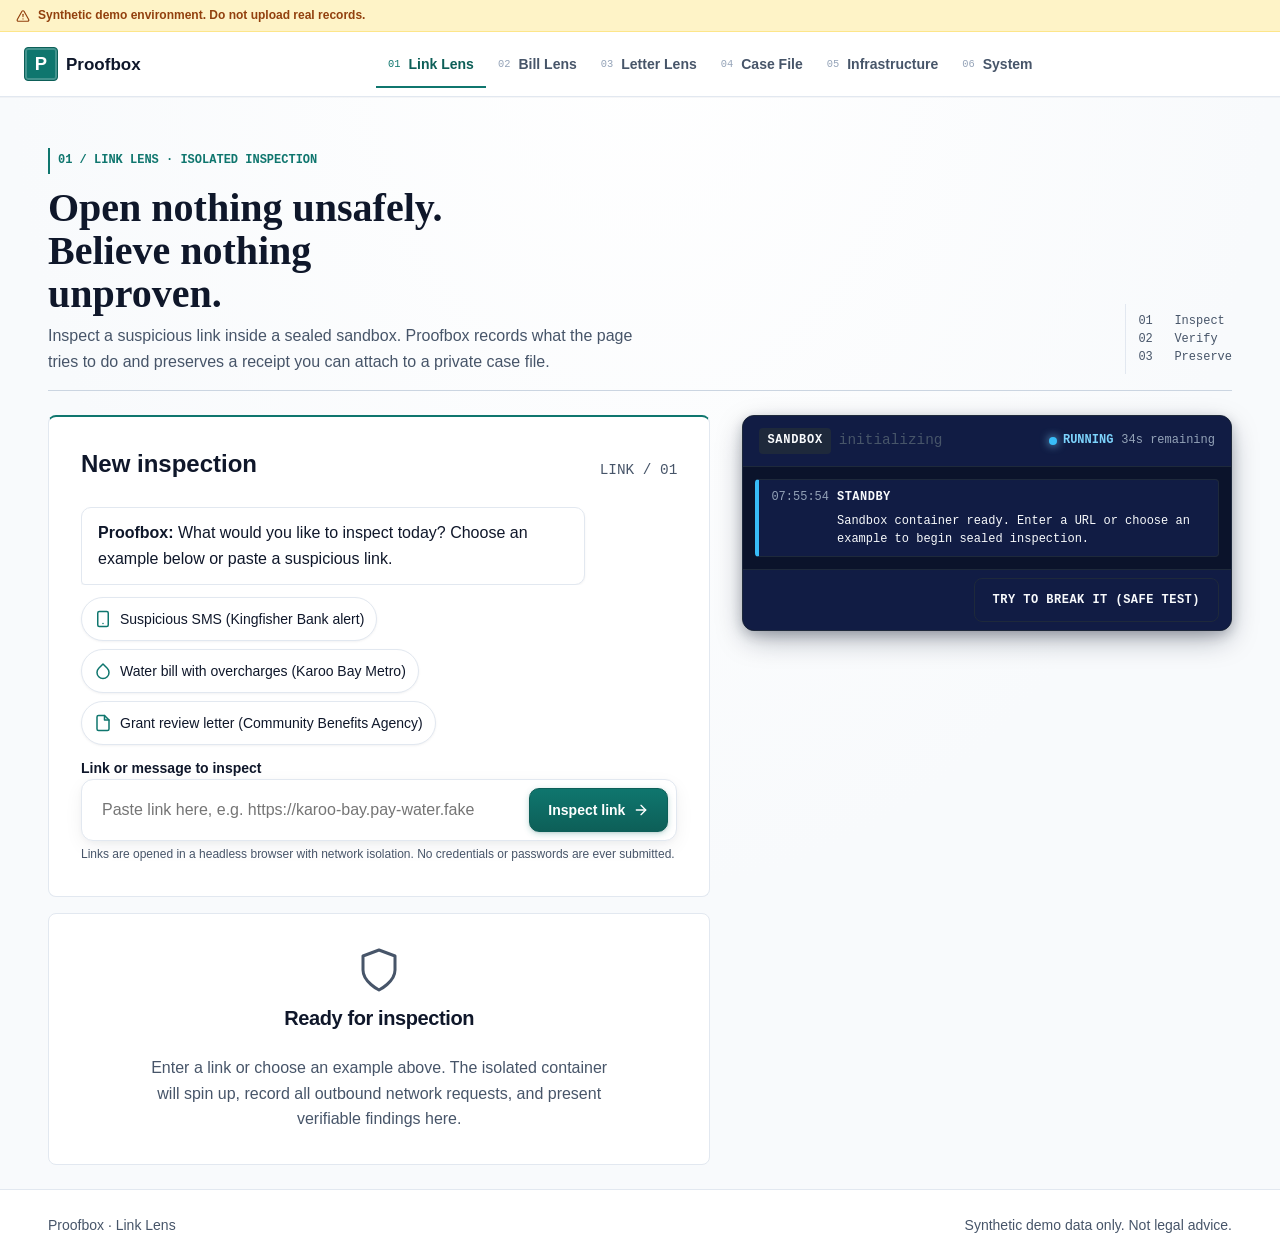
==== commit 01c1f08f: "Adjust theme color, enhance styles, and refine architecture diagram" ====
--- a/apps/web/index.html
+++ b/apps/web/index.html
@@ -3,33 +3,53 @@
 <head>
   <meta charset="utf-8">
   <meta name="viewport" content="width=device-width, initial-scale=1">
-  <meta name="theme-color" content="#F7F5F0">
+  <meta name="theme-color" content="#F8FAFC">
   <title>Proofbox | Chat Intake &amp; Link Lens</title>
-  <link rel="stylesheet" href="css/tokens.css">
-  <link rel="stylesheet" href="css/base.css">
-  <link rel="stylesheet" href="css/components.css">
+  <link rel="stylesheet" href="css/tokens.css?v=6">
+  <link rel="stylesheet" href="css/base.css?v=6">
+  <link rel="stylesheet" href="css/components.css?v=6">
   <style>
-    .workspace-two-zone {
+    /* Cockpit Layout: Intake & Containment Chamber in Hero Viewport */
+    .cockpit-grid {
       display: grid;
       grid-template-columns: 1fr;
-      gap: var(--s5);
-      margin-top: var(--s5);
-    }
+        gap: var(--s6);
+      margin-top: var(--s4);
+      align-items: start;
+    }
+
     @media (min-width: 960px) {
-      .workspace-two-zone {
-        grid-template-columns: minmax(0, 1fr) minmax(0, 1.05fr);
-        align-items: start;
+      .cockpit-grid {
+          grid-template-columns: minmax(0, 1.15fr) minmax(360px, 0.85fr);
+          gap: var(--s6);
       }
     }
+
+    .cockpit-column {
+      display: flex;
+      flex-direction: column;
+      gap: var(--s4);
+      min-width: 0;
+    }
+
+    .intake-card {
+      border-top: 2px solid var(--brand);
+    }
+
     .chat-bubble-container {
       display: flex;
       flex-direction: column;
       gap: var(--s3);
-      margin: var(--s4) 0;
-    }
+      margin: var(--s3) 0;
+      max-height: 240px;
+      overflow-y: auto;
+      padding-right: var(--s1);
+    }
+
     .composer-wrap {
-      margin: var(--s4) 0 var(--s5);
-    }
+      margin-top: var(--s3);
+    }
+
     .trace-btn-link {
       display: inline-flex;
       align-items: center;
@@ -46,209 +66,239 @@
   <!-- Persistent App Shell Header -->
   <header class="topbar">
     <div class="topbar-banner">
-      <svg class="topbar-banner-icon" viewBox="0 0 16 16" fill="currentColor" aria-hidden="true">
-        <path d="M8 1a7 7 0 1 0 0 14A7 7 0 0 0 8 1zm0 3a.75.75 0 0 1 .75.75v3.5a.75.75 0 0 1-1.5 0v-3.5A.75.75 0 0 1 8 4zm0 7a1 1 0 1 1 0-2 1 1 0 0 1 0 2z"/>
+      <svg class="topbar-banner-icon" viewBox="0 0 24 24" fill="none" stroke="currentColor" stroke-width="2" stroke-linecap="round" stroke-linejoin="round" aria-hidden="true">
+        <path d="m21.73 18-8-14a2 2 0 0 0-3.48 0l-8 14A2 2 0 0 0 4 21h16a2 2 0 0 0 1.73-3Z"></path>
+        <line x1="12" y1="9" x2="12" y2="13"></line>
+        <line x1="12" y1="17" x2="12.01" y2="17"></line>
       </svg>
-      <span>Synthetic data only. Please do not upload real documents.</span>
+      <span>Synthetic demo environment. Do not upload real records.</span>
     </div>
     <div class="topbar-inner">
       <a class="brand" href="./" aria-label="Proofbox Home">
         <span class="brand-mark" aria-hidden="true">P</span>
         <span id="app-brand-name">Proofbox</span>
       </a>
-      <nav class="topbar-nav" aria-label="Lenses">
+      <nav class="topbar-nav" aria-label="Proofbox navigation">
         <a href="./" aria-current="page">Link Lens</a>
         <a id="bill-link" href="bill/">Bill Lens</a>
         <a id="letter-link" href="letter/">Letter Lens</a>
         <a id="case-link" href="case/">Case File</a>
-        <a id="vultr-link" href="vultr.html">Vultr Judges Page</a>
+        <a id="vultr-link" href="vultr.html">Infrastructure</a>
+        <a href="styleguide.html">System</a>
       </nav>
-      <div class="lang-picker">
-        <label for="lang-select" class="sr-only">Choose language</label>
-        <select id="lang-select" class="lang-select">
-          <option value="en">English</option>
-          <option value="zu">isiZulu</option>
-          <option value="af">Afrikaans</option>
-          <option value="st">Sesotho</option>
-        </select>
-      </div>
     </div>
   </header>
 
   <main id="main" class="app-main app-container">
-    <!-- Screen Intro -->
-    <section class="card" aria-labelledby="chat-intro-heading">
-      <span class="eyebrow">Citizen Intake &amp; Isolated Inspection</span>
-      <h1 id="chat-intro-heading">Open nothing unsafely. Believe nothing unproven.</h1>
-      <p class="text-muted" style="max-width: 680px;">
-        Proofbox inspects suspicious links, water bills, and government letters inside a sealed sandbox.
-        Observe network behavior, recompute charges, and preserve receipts for your private case file.
-      </p>
-
-      <!-- Chat Bubbles & Router Guidance -->
-      <div class="chat-bubble-container" id="chat-log" role="log" aria-live="polite">
-        <div class="chat-bubble chat-proofbox">
-          <strong>Proofbox:</strong> What would you like to inspect today? Choose an example below or enter a link or question.
-        </div>
+    <header class="page-heading">
+      <div>
+        <span class="eyebrow">01 / Link Lens · Isolated Inspection</span>
+        <h1 id="chat-intro-heading">Open nothing unsafely. Believe nothing unproven.</h1>
+        <p>Inspect a suspicious link inside a sealed sandbox. Proofbox records what the page tries to do and preserves a receipt you can attach to a private case file.</p>
       </div>
-
-      <!-- Quick Example Chips -->
-      <div class="prompt-chips" aria-label="Example prompts">
-        <button type="button" class="prompt-chip" id="chip-sms" data-url="http://10.99.0.4:8000/a1">
-          <span aria-hidden="true">📱</span>
-          <span>Suspicious SMS (Kingfisher Bank alert)</span>
-        </button>
-        <button type="button" class="prompt-chip" id="chip-bill">
-          <span aria-hidden="true">💧</span>
-          <span>Water bill with overcharges (Karoo Bay Metro)</span>
-        </button>
-        <button type="button" class="prompt-chip" id="chip-letter">
-          <span aria-hidden="true">📄</span>
-          <span>Grant review letter (Community Benefits Agency)</span>
-        </button>
-      </div>
-
-      <!-- Main Input Composer Form -->
-      <form class="form composer-wrap" id="inspect-form">
-        <label for="url" class="form-label">Link or message to inspect</label>
-        <div class="chat-composer chat-composer-sticky">
-          <input id="url" name="url" type="url" placeholder="Paste link here, e.g. https://karoo-bay.pay-water.fake" required autocomplete="url">
-          <button id="submit" class="btn btn-primary" type="submit">
-            <span>Inspect link</span>
-            <span aria-hidden="true">→</span>
-          </button>
-        </div>
-        <p class="form-hint">Links are opened in a headless browser with network isolation. No passwords or form data are submitted.</p>
-      </form>
-
-      <p class="alert-box alert-box--danger" id="error" role="alert" hidden></p>
-    </section>
-
-    <!-- Two-Zone Execution Workspace: Containment Panel + Finding Report -->
-    <div class="workspace-two-zone">
-      <!-- Zone 1: Hero Containment Panel -->
-      <section id="containment-chamber-container" aria-labelledby="activity-heading">
-        <h2 id="activity-heading" class="sr-only">Sandbox Activity</h2>
-        <!-- Legacy hook preservation -->
-        <span class="sr-only" id="job-state">Waiting</span>
-        <ol class="sr-only" id="events" aria-live="polite"></ol>
-
-        <!-- Modern Hero Containment Panel Component -->
-        <div class="containment-panel" id="hero-containment">
-          <div class="containment-header">
-            <div class="containment-title-group">
-              <span class="containment-badge">Sandbox</span>
-              <span class="font-mono text-xs" id="job-id">Ready</span>
-            </div>
-            <div class="flex-row">
-              <span class="containment-live-pill">
-                <span class="containment-live-dot" aria-hidden="true"></span>
-                <span id="chamber-live-label">WAITING</span>
-              </span>
-              <span class="containment-timer" id="chamber-timer-val">40s limit</span>
-            </div>
+      <aside class="page-heading-meta" aria-label="Proofbox workflow">
+        <div>01 &nbsp; Inspect</div>
+        <div>02 &nbsp; Verify</div>
+        <div>03 &nbsp; Preserve</div>
+      </aside>
+    </header>
+
+    <div class="cockpit-grid">
+      <!-- Left Column: Citizen Intake & Composer -->
+      <div class="cockpit-column">
+        <section class="card intake-card" aria-labelledby="intake-title">
+          <div class="card-head">
+            <h2 id="intake-title" class="m-0">New inspection</h2>
+            <span class="font-mono text-xs text-muted">LINK / 01</span>
           </div>
 
-          <div class="containment-summary" id="hero-summary" hidden>
-            <div class="containment-summary-item">
-              <span>Blocked:</span> <span class="containment-summary-count" id="count-blocked-val">0</span>
-            </div>
-            <div class="containment-summary-item">
-              <span>Quarantined:</span> <span class="containment-summary-count" id="count-quar-val">0</span>
-            </div>
-            <div class="containment-summary-item">
-              <span>Ignored:</span> <span class="containment-summary-count" id="count-ign-val">0</span>
+          <!-- Chat Bubbles & Router Guidance -->
+          <div class="chat-bubble-container" id="chat-log" role="log" aria-live="polite">
+            <div class="chat-bubble chat-proofbox">
+              <strong>Proofbox:</strong> What would you like to inspect today? Choose an example below or paste a suspicious link.
             </div>
           </div>
 
-          <ol class="containment-events" id="chamber-events" aria-live="polite">
-            <li class="containment-event-row" style="border-left-color: var(--chamber-muted);">
-              <span class="containment-event-time">--:--:--</span>
-              <div class="containment-event-body">
-                <span class="containment-event-tag">STANDBY</span>
-                <span>Sandbox ready. Enter a URL or choose an example to begin sealed inspection.</span>
-              </div>
-            </li>
-          </ol>
-
-          <div style="padding: var(--s2) var(--s4); background-color: var(--chamber-surface); border-top: 1px solid var(--chamber-line); text-align: right;">
-            <button type="button" class="btn btn-redteam btn-sm" id="btn-break-it" title="Test container security against simulated attack">
-              Try to break it (Simulate attack)
+          <!-- Quick Example Chips (SVG Icons, zero emojis) -->
+          <div class="prompt-chips" aria-label="Example prompts">
+            <button type="button" class="prompt-chip" id="chip-sms" data-url="http://10.99.0.4:8000/a1">
+              <svg class="prompt-chip-icon" viewBox="0 0 24 24" fill="none" stroke="currentColor" stroke-width="2" stroke-linecap="round" stroke-linejoin="round" aria-hidden="true">
+                <rect width="14" height="20" x="5" y="2" rx="2" ry="2"></rect>
+                <line x1="12" y1="18" x2="12.01" y2="18"></line>
+              </svg>
+              <span>Suspicious SMS (Kingfisher Bank alert)</span>
+            </button>
+            <button type="button" class="prompt-chip" id="chip-bill">
+              <svg class="prompt-chip-icon" viewBox="0 0 24 24" fill="none" stroke="currentColor" stroke-width="2" stroke-linecap="round" stroke-linejoin="round" aria-hidden="true">
+                <path d="M12 2.69l5.66 5.66a8 8 0 1 1-11.31 0z"></path>
+              </svg>
+              <span>Water bill with overcharges (Karoo Bay Metro)</span>
+            </button>
+            <button type="button" class="prompt-chip" id="chip-letter">
+              <svg class="prompt-chip-icon" viewBox="0 0 24 24" fill="none" stroke="currentColor" stroke-width="2" stroke-linecap="round" stroke-linejoin="round" aria-hidden="true">
+                <path d="M14 2H6a2 2 0 0 0-2 2v16a2 2 0 0 0 2 2h12a2 2 0 0 0 2-2V8z"></path>
+                <polyline points="14 2 14 8 20 8"></polyline>
+              </svg>
+              <span>Grant review letter (Community Benefits Agency)</span>
             </button>
           </div>
-        </div>
-      </section>
-
-      <!-- Zone 2: Finding Report / Verdict Card -->
-      <section aria-labelledby="result-heading">
-        <h2 id="result-heading" class="sr-only">Finding Report</h2>
-
-        <!-- Empty State before Inspection -->
-        <div class="card empty-state" id="result-empty">
-          <svg class="empty-state-icon" viewBox="0 0 24 24" fill="none" stroke="currentColor" stroke-width="1.5" aria-hidden="true">
-            <path d="M12 22s8-4 8-10V5l-8-3-8 3v7c0 6 8 10 8 10z"/>
-          </svg>
-          <h3>No inspection result yet</h3>
-          <p class="empty-state-text">
-            When an inspection finishes, your verdict, confidence score, observed actions, and safe advice will appear here with cryptographic receipts.
-          </p>
-        </div>
-
-        <!-- Populated Verdict Card -->
-        <div class="verdict-card" id="verdict" aria-live="polite" hidden>
-          <div class="flex-between">
-            <div class="badge status-chip" id="badge">
-              <span aria-hidden="true">●</span>
-              <span id="verdict-name">Finding</span>
-            </div>
-            <div class="verdict-confidence-box">
-              <span id="confidence">Confidence: --</span>
-              <div class="confidence-bar" role="progressbar" aria-valuenow="0" aria-valuemin="0" aria-valuemax="100">
-                <div class="confidence-bar-fill" id="confidence-bar-fill" style="width: 0%;"></div>
-              </div>
-            </div>
+
+          <!-- Main Input Composer Form -->
+          <form class="composer-wrap" id="inspect-form">
+            <label for="url" class="form-label">Link or message to inspect</label>
+            <div class="chat-composer chat-composer-sticky">
+              <input id="url" name="url" type="url" placeholder="Paste link here, e.g. https://karoo-bay.pay-water.fake" required autocomplete="url">
+              <button id="submit" class="btn btn-primary" type="submit">
+                <span>Inspect link</span>
+                <svg width="16" height="16" viewBox="0 0 24 24" fill="none" stroke="currentColor" stroke-width="2" stroke-linecap="round" stroke-linejoin="round" aria-hidden="true">
+                  <line x1="5" y1="12" x2="19" y2="12"></line>
+                  <polyline points="12 5 19 12 12 19"></polyline>
+                </svg>
+              </button>
+            </div>
+            <p class="form-hint">Links are opened in a headless browser with network isolation. No credentials or passwords are ever submitted.</p>
+          </form>
+
+          <p class="alert-box alert-box--danger mt-s3" id="error" role="alert" hidden></p>
+        </section>
+
+        <!-- Finding Report / Verdict Card (Rendered below intake on match) -->
+        <section aria-labelledby="result-heading">
+          <h2 id="result-heading" class="sr-only">Finding Report</h2>
+
+          <!-- Empty State before Inspection -->
+          <div class="card empty-state" id="result-empty">
+            <svg class="empty-state-icon" viewBox="0 0 24 24" fill="none" stroke="currentColor" stroke-width="1.5" stroke-linecap="round" stroke-linejoin="round" aria-hidden="true">
+              <path d="M12 22s8-4 8-10V5l-8-3-8 3v7c0 6 8 10 8 10z"/>
+            </svg>
+            <h3>Ready for inspection</h3>
+            <p class="empty-state-text">
+              Enter a link or choose an example above. The isolated container will spin up, record all outbound network requests, and present verifiable findings here.
+            </p>
           </div>
 
-          <div class="verdict-advice-box">
-            <p class="verdict-advice-text" id="advice"></p>
+          <!-- Populated Verdict Card -->
+          <div class="verdict-card" id="verdict" aria-live="polite" hidden>
+            <div class="flex-between">
+              <div class="status-chip" id="badge">
+                <span id="verdict-name">Finding</span>
+              </div>
+              <div class="verdict-confidence-box">
+                <span id="confidence">Confidence: --</span>
+                <div class="confidence-bar" role="progressbar" aria-valuenow="0" aria-valuemin="0" aria-valuemax="100">
+                  <div class="confidence-bar-fill" id="confidence-bar-fill"></div>
+                </div>
+              </div>
+            </div>
+
+            <div class="verdict-advice-box">
+              <p class="verdict-advice-text" id="advice"></p>
+            </div>
+
+            <div>
+              <h3 class="mb-s2">Observed Reasons:</h3>
+              <ul class="verdict-reasons-list reasons" id="reasons"></ul>
+            </div>
+
+            <div class="verdict-caveat-box">
+              <strong>What this does not mean:</strong> <span id="caveat"></span>
+            </div>
+
+            <!-- Sandbox Screenshot -->
+            <div id="screenshot-wrapper" hidden>
+              <h4 class="mt-s3 mb-s1 text-sm font-semibold">Sandbox Viewport Screenshot:</h4>
+              <img class="screenshot screenshot-preview" id="screenshot" alt="Isolated sandbox screenshot of the inspected page" width="600" height="400" loading="lazy">
+              <a class="trace-btn-link" id="trace-link" href="#main" hidden>
+                <span>Inspect Trace Receipt</span>
+                <svg width="14" height="14" viewBox="0 0 24 24" fill="none" stroke="currentColor" stroke-width="2" stroke-linecap="round" stroke-linejoin="round" aria-hidden="true">
+                  <line x1="5" y1="12" x2="19" y2="12"></line>
+                  <polyline points="12 5 19 12 12 19"></polyline>
+                </svg>
+              </a>
+            </div>
+
+            <!-- Attach to Case Link -->
+            <div class="border-t pt-s3 flex-between">
+              <span class="text-xs text-muted">Attach this finding to your private case timeline</span>
+              <a class="btn btn-secondary btn-sm" id="case-attach-cta" href="case/">
+                <span>Save finding to case file</span>
+                <svg width="14" height="14" viewBox="0 0 24 24" fill="none" stroke="currentColor" stroke-width="2" stroke-linecap="round" stroke-linejoin="round" aria-hidden="true">
+                  <line x1="5" y1="12" x2="19" y2="12"></line>
+                  <polyline points="12 5 19 12 12 19"></polyline>
+                </svg>
+              </a>
+            </div>
           </div>
-
-          <div>
-            <h3 style="font-size: var(--text-md); margin-bottom: var(--s2);">Observed Reasons:</h3>
-            <ul class="verdict-reasons-list reasons" id="reasons"></ul>
+        </section>
+      </div>
+
+      <!-- Right Column: Hero Containment Chamber (Telemetry Console) -->
+      <div class="cockpit-column">
+        <section id="containment-chamber-container" aria-labelledby="activity-heading">
+          <h2 id="activity-heading" class="sr-only">Sandbox Telemetry &amp; Network Events</h2>
+          <!-- Legacy hook preservation -->
+          <span class="sr-only" id="job-state">Waiting</span>
+          <ol class="sr-only" id="events" aria-live="polite"></ol>
+
+          <!-- Modern Hero Containment Panel Component -->
+          <div class="containment-panel" id="hero-containment">
+            <div class="containment-header">
+              <div class="containment-title-group">
+                <span class="containment-badge">Sandbox</span>
+                <span class="font-mono text-xs text-muted" id="job-id">Standby</span>
+              </div>
+              <div class="flex-row">
+                <span class="containment-live-pill">
+                  <span class="containment-live-dot" aria-hidden="true"></span>
+                  <span id="chamber-live-label">WAITING</span>
+                </span>
+                <span class="containment-timer" id="chamber-timer-val">40s limit</span>
+              </div>
+            </div>
+
+            <div class="containment-summary" id="hero-summary" hidden>
+              <div class="containment-summary-item">
+                <span class="text-muted">Blocked:</span> <span class="containment-summary-count" id="count-blocked-val">0</span>
+              </div>
+              <div class="containment-summary-item">
+                <span class="text-muted">Quarantined:</span> <span class="containment-summary-count" id="count-quar-val">0</span>
+              </div>
+              <div class="containment-summary-item">
+                <span class="text-muted">Ignored:</span> <span class="containment-summary-count" id="count-ign-val">0</span>
+              </div>
+            </div>
+
+            <ol class="containment-events" id="chamber-events" aria-live="polite">
+              <li class="containment-event-row">
+                <span class="containment-event-time">--:--:--</span>
+                <div class="containment-event-body">
+                  <span class="containment-event-tag">STANDBY</span>
+                  <span>Sandbox ready. Enter a URL or choose an example to begin sealed inspection.</span>
+                </div>
+              </li>
+            </ol>
+
+            <div class="bg-chamber-surface border-t-chamber text-right p-s3">
+              <button type="button" class="btn btn-redteam btn-sm" id="btn-break-it" title="Test container security against simulated attack">
+                Try to break it (Simulate attack)
+              </button>
+            </div>
           </div>
-
-          <div class="verdict-caveat-box">
-            <strong>What this does not mean:</strong> <span id="caveat"></span>
-          </div>
-
-          <!-- Sandbox Screenshot (Explicit dimensions, compressed WebP) -->
-          <div id="screenshot-wrapper" hidden>
-            <h4 style="font-size: var(--text-sm); margin: var(--s3) 0 var(--s1);">Sandbox Screenshot:</h4>
-            <img class="screenshot" id="screenshot" alt="Isolated sandbox screenshot of the inspected page" width="600" height="400" loading="lazy" style="border: 1px solid var(--line); border-radius: var(--radius-sm); max-height: 380px; object-fit: contain; background: var(--surface-sunken);">
-            <a class="trace-btn-link" id="trace-link" href="#main" style="display: none;">See what it did (Inspect Trace Receipt) →</a>
-          </div>
-
-          <!-- Attach to Case Link -->
-          <div style="border-top: 1px solid var(--line); padding-top: var(--s3); display: flex; justify-content: space-between; align-items: center; flex-wrap: wrap; gap: var(--s2);">
-            <span class="text-xs text-muted">Attach this finding to your private case timeline</span>
-            <a class="btn btn-secondary btn-sm" id="case-attach-cta" href="case/">Save finding to case file →</a>
-          </div>
-        </div>
-      </section>
+        </section>
+      </div>
     </div>
   </main>
 
   <!-- Site Footer -->
   <footer class="site-footer">
     <div class="site-footer-inner">
-      <div>Proofbox · Fictional Demo Testing Environment</div>
-      <div>Synthetic demo documents only. Not legal advice.</div>
+      <div>Proofbox · Link Lens</div>
+      <div>Synthetic demo data only. Not legal advice.</div>
     </div>
   </footer>
 
   <script type="module">
-    import { PROOFBOX_NAME, BRAND_LINE, el, showToast } from "./js/common.js";
+    import { PROOFBOX_NAME, BRAND_LINE, el, showToast, createSvgIcon } from "./js/common.js";
     import { ContainmentPanel } from "./js/containment.js";
 
     // Set brand constants
@@ -338,14 +388,17 @@
       const verdictName = result.verdict || "could_not_check";
       badge.className = `status-chip status-chip--${verdictName}`;
       
-      const iconMap = {
-        dangerous: "▲",
-        suspicious: "●",
-        no_issue_found: "ℹ",
-        could_not_check: "?"
+      const iconTypeMap = {
+        dangerous: "alert",
+        suspicious: "alert",
+        no_issue_found: "info",
+        could_not_check: "info"
       };
-      const iconText = iconMap[verdictName] || "●";
-      badge.innerHTML = `<span aria-hidden="true">${iconText}</span> <span>${verdictName.replaceAll("_", " ")}</span>`;
+      const iconType = iconTypeMap[verdictName] || "info";
+      badge.replaceChildren(
+        createSvgIcon(iconType, "chip-icon"),
+        el("span", { text: verdictName.replaceAll("_", " ") })
+      );
 
       // Confidence score & bar
       const conf = result.confidence || "Unknown";
@@ -380,7 +433,7 @@
       if (payload.screenshot_webp) {
         image.src = `data:image/webp;base64,${payload.screenshot_webp}`;
         imageWrap.hidden = false;
-        traceLink.style.display = "inline-flex";
+        traceLink.hidden = false;
         traceLink.onclick = (e) => {
           e.preventDefault();
           showToast(`Inspecting trace for Job ${jobId}`);
--- a/apps/web/css/tokens.css
+++ b/apps/web/css/tokens.css
@@ -1,132 +1,245 @@
 /* ==========================================================================
-   Proofbox Central Design System · Design Tokens
+   Proofbox Central Design System · Design Tokens (Direction C: Modern Civic Clean)
    Brand Line: Open nothing unsafely. Believe nothing unproven. Fight with receipts.
-   All values checked against WCAG AA (>= 4.5:1 text, >= 3:1 non-text)
+   3-Layer Token Architecture (Primitive -> Semantic -> Component)
+   Inspired by Apple, Stripe & GOV.UK civic authority with deep oceanic teal.
+   All values verified against WCAG AA (>= 4.5:1 text, >= 3:1 non-text).
    ========================================================================== */
 
 :root {
-  /* Surfaces */
-  --paper: #F7F5F0;          /* Warm notebook background */
-  --surface: #FFFFFF;        /* Cards & containers */
-  --surface-sunken: #EFECE4; /* Insets, table headers/stripes */
-  --ink: #14202B;            /* Primary readable text (contrast 14.9:1 on paper) */
-  --ink-muted: #4B5966;      /* Secondary text (contrast 6.5:1 on paper, AA pass) */
-  --line: #D9D4C7;           /* Structural borders */
-  --line-strong: #A8A193;    /* Enhanced border for active/selected items */
-
-  /* Brand */
-  --brand: #0F6B64;          /* Deep teal: primary actions, "proof" */
-  --brand-strong: #0A4F4A;   /* Pressed / hovered deep teal */
-  --brand-tint: #E2F1EF;     /* Subtle brand background */
-
-  /* Containment Panel (Hero Dark Chamber) */
-  --chamber-bg: #0B1620;      /* Dark instrument canvas */
-  --chamber-surface: #12212E; /* Instrument cards / controls */
-  --chamber-line: #24384A;    /* Instrument borders */
-  --chamber-text: #D7E3EC;    /* Readable instrument text (12.1:1 on chamber-surface) */
-  --chamber-muted: #8FA5B6;   /* Secondary instrument text (6.5:1 on chamber-surface) */
-
-  /* Status Colors (always paired with icon + plain word) */
-  --danger: #B42318;
-  --danger-strong: #8F1A12;
-  --danger-tint: #FDECEA;
-
-  --warn: #A15C07;
-  --warn-strong: #784303;
-  --warn-tint: #FFF3DC;
+  /* ------------------------------------------------------------------------
+     1. Primitive Tokens: Colors & Palettes
+     ------------------------------------------------------------------------ */
+  /* Surfaces & Paper Canvas */
+  --color-paper-light: #F8FAFC;         /* Soft slate-50 civic canvas */
+  --color-surface-light: #FFFFFF;       /* Crisp pristine white cards */
+  --color-sunken-light: #F1F5F9;        /* Slate-100 sunken wells, table headers */
+  --color-line-light: #E2E8F0;          /* Delicate slate-200 boundary */
+  --color-line-strong-light: #CBD5E1;   /* Slate-300 boundary for inputs and focus */
+
+  /* Inks & Typography */
+  --color-ink-light: #0F172A;           /* Slate-900 primary copy (15.8:1 contrast) */
+  --color-ink-muted-light: #475569;     /* Slate-600 secondary explanation (7.2:1 contrast) */
+  --color-ink-faint-light: #94A3B8;     /* Slate-400 inactive/placeholder */
+
+  /* Brand Palette: Civic Oceanic Teal */
+  --color-brand-base: #0F766E;          /* Deep authoritative oceanic teal */
+  --color-brand-strong: #0D5F58;        /* Pressed / focused dark teal */
+  --color-brand-light: #14B8A6;         /* Bright interactive teal */
+  --color-brand-tint: #F0FDFA;          /* Subtle mint-teal wash */
+  --color-brand-border: #CCFBF1;        /* Soft teal accent border */
+
+  /* Signature Containment Instrument (Modern Deep Marine Console) */
+  --color-chamber-bg: #0B132B;          /* Deep marine void */
+  --color-chamber-surface: #111C44;     /* Elevated marine console panel */
+  --color-chamber-card: #172554;        /* Dark navy inner event well */
+  --color-chamber-line: #1E293B;        /* Instrument boundary */
+  --color-chamber-text: #F8FAFC;        /* High-contrast monospace text (15.4:1) */
+  --color-chamber-muted: #94A3B8;       /* Monospace secondary telemetry */
+  --color-chamber-cyan: #38BDF8;        /* Live event pulse & query indicator */
+  --color-chamber-cyan-bright: #7DD3FC;
+  --color-chamber-cyan-glow: rgba(56, 189, 248, 0.25);
+  --color-chamber-red: #F87171;         /* Threat block */
+  --color-chamber-amber: #FBBF24;       /* Quarantine */
+  --color-chamber-blue: #38BDF8;        /* Query note */
+  --color-chamber-green: #34D399;       /* Verified cryptographic milestone */
+
+  /* Honest Semantic Status Colors (Icon + Plain Word; never color alone) */
+  --color-danger: #DC2626;              /* Red: attacks, confirmed overcharges, overdue */
+  --color-danger-strong: #B91C1C;
+  --color-danger-tint: #FEF2F2;
+  --color-danger-border: #FEE2E2;
+
+  --color-warn: #D97706;                /* Amber: suspicious links, due soon */
+  --color-warn-strong: #B45309;
+  --color-warn-tint: #FFFBEB;
+  --color-warn-border: #FEF3C7;
 
   /* Mandatory honest wording: info is used for "no issue found", NEVER green */
-  --info: #1F5F99;
-  --info-strong: #14436E;
-  --info-tint: #E6F0FA;
+  --color-info: #0284C7;                /* Sky blue: informational findings */
+  --color-info-strong: #0369A1;
+  --color-info-tint: #F0F9FF;
+  --color-info-border: #BAE6FD;
 
   /* Ok is strictly for completed/verified process milestones, NEVER for "safe" */
-  --ok: #1B6B3A;
-  --ok-strong: #124D28;
-  --ok-tint: #E4F4EA;
-
-  --neutral: #5A6672;
-  --neutral-strong: #3F4750;
-  --neutral-tint: #ECEEF0;
-
-  /* Typography: System fonts only (no web-font downloads) */
-  --font-sans: system-ui, -apple-system, "Segoe UI", Roboto, "Noto Sans", sans-serif;
-  --font-mono: ui-monospace, "SF Mono", Menlo, Consolas, monospace;
-  --font-serif: Georgia, Cambria, "Times New Roman", serif;
-
-  /* Type Scale */
-  --text-xs: 0.8125rem; /* 13px */
-  --text-sm: 0.9375rem; /* 15px */
-  --text-md: 1.0625rem; /* 17px base */
-  --text-lg: 1.25rem;   /* 20px */
-  --text-xl: 1.625rem;  /* 26px */
-  --text-2xl: 2.125rem; /* 34px */
-  --leading: 1.55;
+  --color-ok: #16A34A;                  /* Emerald: cryptographic milestone verified */
+  --color-ok-strong: #15803D;
+  --color-ok-tint: #F0FDF4;
+  --color-ok-border: #BBF7D0;
+
+  --color-neutral: #64748B;             /* Neutral slate */
+  --color-neutral-strong: #475569;
+  --color-neutral-tint: #F8FAFC;
+  --color-neutral-border: #E2E8F0;
+
+  --color-white: #FFFFFF;
+  --color-black: #000000;
+
+  /* ------------------------------------------------------------------------
+     2. Semantic Tokens (Mapped to Direction C: Modern Civic Clean)
+     ------------------------------------------------------------------------ */
+  --paper: var(--color-paper-light);
+  --surface: var(--color-surface-light);
+  --surface-raised: #FFFFFF;
+  --surface-sunken: var(--color-sunken-light);
+  --line: var(--color-line-light);
+  --line-strong: var(--color-line-strong-light);
+
+  --ink: var(--color-ink-light);
+  --ink-muted: var(--color-ink-muted-light);
+  --ink-faint: var(--color-ink-faint-light);
+
+  --brand: var(--color-brand-base);
+  --brand-strong: var(--color-brand-strong);
+  --brand-light: var(--color-brand-light);
+  --brand-tint: var(--color-brand-tint);
+  --brand-border: var(--color-brand-border);
+
+  /* Containment chamber preserves deep marine console styling */
+  --chamber-bg: var(--color-chamber-bg);
+  --chamber-surface: var(--color-chamber-surface);
+  --chamber-card: var(--color-chamber-card);
+  --chamber-line: var(--color-chamber-line);
+  --chamber-text: var(--color-chamber-text);
+  --chamber-muted: var(--color-chamber-muted);
+  --chamber-cyan: var(--color-chamber-cyan);
+  --chamber-cyan-bright: var(--color-chamber-cyan-bright);
+  --chamber-cyan-glow: var(--color-chamber-cyan-glow);
+  --chamber-red: var(--color-chamber-red);
+  --chamber-amber: var(--color-chamber-amber);
+  --chamber-blue: var(--color-chamber-blue);
+  --chamber-green: var(--color-chamber-green);
+  --white: var(--color-white);
+  --black: var(--color-black);
+
+  --danger: var(--color-danger);
+  --danger-strong: var(--color-danger-strong);
+  --danger-tint: var(--color-danger-tint);
+  --danger-border: var(--color-danger-border);
+
+  --warn: var(--color-warn);
+  --warn-strong: var(--color-warn-strong);
+  --warn-tint: var(--color-warn-tint);
+  --warn-border: var(--color-warn-border);
+
+  --info: var(--color-info);
+  --info-strong: var(--color-info-strong);
+  --info-tint: var(--color-info-tint);
+  --info-border: var(--color-info-border);
+
+  --ok: var(--color-ok);
+  --ok-strong: var(--color-ok-strong);
+  --ok-tint: var(--color-ok-tint);
+  --ok-border: var(--color-ok-border);
+
+  --neutral: var(--color-neutral);
+  --neutral-strong: var(--color-neutral-strong);
+  --neutral-tint: var(--color-neutral-tint);
+  --neutral-border: var(--color-neutral-border);
+
+  /* ------------------------------------------------------------------------
+     3. Modern Typography Tokens (Inter / Clean System-Native Stack)
+     ------------------------------------------------------------------------ */
+  --font-sans: "Inter", -apple-system, BlinkMacSystemFont, "Segoe UI", Roboto, "Helvetica Neue", sans-serif;
+  --font-serif: "Newsreader", "Charter", "Bitstream Charter", "Georgia", serif;
+  --font-mono: "JetBrains Mono", "SF Mono", "Cascadia Code", Menlo, Consolas, monospace;
+
+  /* Modern Fluid Type Scale */
+  --text-xs: 0.75rem;     /* 12px */
+  --text-sm: 0.875rem;    /* 14px */
+  --text-base: 1rem;      /* 16px */
+  --text-md: 1.0625rem;   /* 17px */
+  --text-lg: 1.25rem;     /* 20px */
+  --text-xl: 1.5rem;      /* 24px */
+  --text-2xl: 2rem;       /* 32px */
+  --text-3xl: 2.75rem;    /* 44px */
+
+  --leading: 1.6;
   --leading-tight: 1.25;
-
-  /* 4px Base Spacing Scale */
-  --s1: 0.25rem; /* 4px */
-  --s2: 0.5rem;  /* 8px */
-  --s3: 0.75rem; /* 12px */
-  --s4: 1rem;    /* 16px */
-  --s5: 1.5rem;  /* 24px */
-  --s6: 2rem;    /* 32px */
-  --s7: 3rem;    /* 48px */
-
-  /* Shapes & Depth */
+  --leading-relaxed: 1.75;
+
+  /* ------------------------------------------------------------------------
+     4. 4px Spacing Scale
+     ------------------------------------------------------------------------ */
+  --s1: 0.25rem;  /* 4px */
+  --s2: 0.5rem;   /* 8px */
+  --s3: 0.75rem;  /* 12px */
+  --s4: 1rem;     /* 16px */
+  --s5: 1.5rem;   /* 24px */
+  --s6: 2rem;     /* 32px */
+  --s7: 3rem;     /* 48px */
+  --s8: 4rem;     /* 64px */
+
+  /* ------------------------------------------------------------------------
+     5. Modern Curves, Shapes & Multi-Layer Elevation (Direction C)
+     ------------------------------------------------------------------------ */
+  --radius-xs: 4px;
   --radius-sm: 8px;
-  --radius-md: 14px;
-  --radius-lg: 20px;
-  --radius-pill: 999px;
-  --shadow-1: 0 1px 2px rgb(20 32 43 / 0.08);
-  --shadow-2: 0 6px 20px rgb(20 32 43 / 0.10);
-
-  /* Touch & Interaction */
-  --tap: 48px; /* Minimum touch target height/width */
-  --focus: 0 0 0 3px #FFFFFF, 0 0 0 6px var(--brand);
-  --ease: cubic-bezier(0.2, 0.7, 0.2, 1);
+   --radius-md: 10px;      /* Compact evidence surface radius */
+   --radius-lg: 12px;      /* Large instrument surface radius */
+  --radius-pill: 9999px;
+
+  /* Stripe / Apple Multi-Layer Soft Elevation Shadows */
+  --shadow-1: 0 1px 3px rgba(15, 23, 42, 0.04), 0 1px 2px rgba(15, 23, 42, 0.02);
+  --shadow-2: 0 6px 20px -2px rgba(15, 23, 42, 0.07), 0 2px 6px -1px rgba(15, 23, 42, 0.04);
+  --shadow-3: 0 20px 35px -5px rgba(15, 23, 42, 0.09), 0 8px 16px -4px rgba(15, 23, 42, 0.04);
+  --shadow-card: 0 4px 20px -2px rgba(15, 23, 42, 0.06), 0 1px 3px rgba(15, 23, 42, 0.03);
+
+  /* Touch & Interaction (WCAG 2.5.5) */
+  --tap: 44px;
+  --focus: 0 0 0 2px #FFFFFF, 0 0 0 4px var(--brand);
+  --ease: cubic-bezier(0.16, 1, 0.3, 1);
   --dur: 160ms;
 }
 
-/* Reduced Motion Override */
-@media (prefers-reduced-motion: reduce) {
-  :root {
-    --dur: 0ms !important;
-  }
+/* Explicit Dark Theme (Available via data-theme="dark") */
+[data-theme="dark"] {
+  --paper: #0B0F19;
+  --surface: #111827;
+  --surface-raised: #1F2937;
+  --surface-sunken: #070B14;
+  --line: #1F2937;
+  --line-strong: #374151;
+
+  --ink: #F9FAFB;
+  --ink-muted: #9CA3AF;
+  --ink-faint: #6B7280;
+
+  --brand: #14B8A6;
+  --brand-strong: #0D9488;
+  --brand-light: #2DD4BF;
+  --brand-tint: #042F2E;
+  --brand-border: #115E59;
+
+  --danger: #EF4444;
+  --danger-strong: #DC2626;
+  --danger-tint: #450A0A;
+  --danger-border: #991B1B;
+
+  --warn: #F59E0B;
+  --warn-strong: #D97706;
+  --warn-tint: #451A03;
+  --warn-border: #92400E;
+
+  --info: #38BDF8;
+  --info-strong: #0284C7;
+  --info-tint: #082F49;
+  --info-border: #0369A1;
+
+  --ok: #22C55E;
+  --ok-strong: #16A34A;
+  --ok-tint: #052E16;
+  --ok-border: #166534;
+
+  --neutral: #9CA3AF;
+  --neutral-strong: #6B7280;
+  --neutral-tint: #1F2937;
+  --neutral-border: #374151;
+
+  --shadow-1: 0 1px 3px rgba(0, 0, 0, 0.4);
+  --shadow-2: 0 6px 20px rgba(0, 0, 0, 0.6);
+  --shadow-3: 0 20px 40px rgba(0, 0, 0, 0.8);
+  --shadow-card: 0 4px 20px rgba(0, 0, 0, 0.5);
+
+  --focus: 0 0 0 2px #0B0F19, 0 0 0 4px var(--brand);
 }
-
-/* Dark Mode Token Overrides (Clean surface inversions; chamber preserves instrument look) */
-@media (prefers-color-scheme: dark) {
-  :root {
-    --paper: #0B131C;
-    --surface: #141F2B;
-    --surface-sunken: #0E1721;
-    --ink: #E6EDF2;
-    --ink-muted: #95A5B5;
-    --line: #273646;
-    --line-strong: #3F5266;
-
-    --brand: #22998F;
-    --brand-strong: #177A72;
-    --brand-tint: #103330;
-
-    --danger-tint: #381513;
-    --warn-tint: #3B2404;
-    --info-tint: #12283C;
-    --ok-tint: #10331C;
-    --neutral-tint: #1E2832;
-
-    --shadow-1: 0 1px 2px rgb(0 0 0 / 0.40);
-    --shadow-2: 0 6px 20px rgb(0 0 0 / 0.55);
-    --focus: 0 0 0 3px #0B131C, 0 0 0 6px var(--brand);
-  }
-}
-
-/* High Contrast / Forced Colors Fallback */
-@media (forced-colors: active) {
-  :root {
-    --line: CanvasText;
-    --line-strong: Highlight;
-    --focus: 2px solid Highlight;
-  }
-}
--- a/apps/web/css/base.css
+++ b/apps/web/css/base.css
@@ -1,6 +1,6 @@
 /* ==========================================================================
    Proofbox Central Design System · Base & Primitives
-   Reset, Typography, Layout Primitives, Accessibility Defaults
+   Reset, Typography Hierarchy, Layout Primitives, Accessibility Standards
    ========================================================================== */
 
 /* Universal Reset & Box Sizing */
@@ -16,7 +16,7 @@
   -webkit-text-size-adjust: 100%;
   tab-size: 4;
   scroll-behavior: smooth;
-  scroll-padding-top: var(--s6);
+  scroll-padding-top: var(--s7);
 }
 
 @media (prefers-reduced-motion: reduce) {
@@ -29,15 +29,23 @@
   margin: 0;
   padding: 0;
   background-color: var(--paper);
+  background-image: radial-gradient(at 50% 0%, #FFFFFF 0%, var(--paper) 70%);
+  background-attachment: fixed;
   color: var(--ink);
   font-family: var(--font-sans);
-  font-size: var(--text-md);
+  font-size: var(--text-base);
   line-height: var(--leading);
   min-height: 100vh;
   display: flex;
   flex-direction: column;
   -webkit-font-smoothing: antialiased;
   -moz-osx-font-smoothing: grayscale;
+  text-rendering: optimizeLegibility;
+}
+
+::selection {
+  background-color: var(--brand-tint);
+  color: var(--brand-strong);
 }
 
 /* Typography Hierarchy */
@@ -48,25 +56,31 @@
   line-height: var(--leading-tight);
   margin-top: 0;
   margin-bottom: var(--s3);
-  letter-spacing: -0.015em;
+  letter-spacing: -0.02em;
   overflow-wrap: break-word;
 }
 
 h1 {
-  font-size: clamp(1.75rem, 5vw, 2.5rem);
-  letter-spacing: -0.025em;
+  font-family: var(--font-serif);
+  font-size: 2.5rem;
+  letter-spacing: 0;
+  font-weight: 600;
+  line-height: 1.08;
 }
 
 h2 {
-  font-size: clamp(1.35rem, 3.5vw, 1.75rem);
+  font-size: 1.5rem;
+  letter-spacing: 0;
 }
 
 h3 {
   font-size: var(--text-lg);
+  font-weight: 700;
 }
 
 h4 {
-  font-size: var(--text-md);
+  font-size: var(--text-base);
+  font-weight: 600;
 }
 
 p {
@@ -90,10 +104,23 @@
   color: var(--ink-muted);
 }
 
-/* Monospace & Code */
+.text-faint {
+  color: var(--ink-faint);
+}
+
+/* Monospace & Forensic Code Display */
 code, kbd, samp, pre, .font-mono {
   font-family: var(--font-mono);
   font-size: 0.9em;
+  font-feature-settings: "tnum" 1;
+}
+
+code {
+  background-color: var(--surface-sunken);
+  border: 1px solid var(--line);
+  padding: 0.15em 0.4em;
+  border-radius: var(--radius-xs);
+  color: var(--brand-strong);
 }
 
 pre {
@@ -105,6 +132,7 @@
   overflow-x: auto;
   white-space: pre-wrap;
   word-break: break-all;
+  line-height: 1.5;
 }
 
 /* Links */
@@ -112,7 +140,7 @@
   color: var(--brand);
   text-decoration-thickness: 1.5px;
   text-underline-offset: 3px;
-  transition: color var(--dur) var(--ease);
+  transition: color var(--dur) var(--ease), text-decoration-color var(--dur) var(--ease);
 }
 
 a:hover {
@@ -126,11 +154,11 @@
   height: auto;
 }
 
-/* Keyboard Focus Defaults */
+/* Keyboard Focus Standard (WCAG 2.4.7 AA) */
 :focus-visible {
   outline: none;
   box-shadow: var(--focus);
-  border-radius: 4px;
+  border-radius: var(--radius-xs);
 }
 
 /* Skip Navigation Link */
@@ -154,7 +182,7 @@
   transform: translateY(0);
 }
 
-/* Screen Reader Only Utility */
+/* Accessible Screen Reader Only Utility */
 .sr-only {
   position: absolute;
   width: 1px;
@@ -164,68 +192,106 @@
   overflow: hidden;
   clip: rect(0, 0, 0, 0);
   white-space: nowrap;
-  border-width: 0;
-}
-
-/* Layout Primitives */
+  border: 0;
+}
+
+/* App Container & Max Width Constraints */
 .app-container {
   width: 100%;
-  max-width: 1120px;
-  margin-left: auto;
-  margin-right: auto;
-  padding-left: var(--s4);
-  padding-right: var(--s4);
+  max-width: 1360px;
+  margin: 0 auto;
+  padding: var(--s4);
+}
+
+@media (min-width: 768px) {
+  .app-container {
+    padding: var(--s5) var(--s7);
+  }
+}
+
+@media (max-width: 600px) {
+  h1 {
+    font-size: 2rem;
+  }
+}
+
+.container-narrow {
+  max-width: 840px;
 }
 
 .app-main {
-  flex: 1 0 auto;
-  padding-top: var(--s5);
-  padding-bottom: var(--s7);
-}
-
-/* Responsive Grid Primitives (Mobile First: stacks at 360px, splits on desktop) */
-.grid-2col {
+  flex: 1;
+}
+
+/* Eyebrow Label (Direction C: Modern Pill) */
+.eyebrow {
+  display: inline-flex;
+  align-items: center;
+  gap: var(--s2);
+  font-family: var(--font-mono);
+  font-size: var(--text-xs);
+  font-weight: 600;
+  text-transform: uppercase;
+  letter-spacing: 0;
+  color: var(--brand);
+  border-left: 2px solid var(--brand);
+  padding: 0.2rem 0 0.2rem var(--s2);
+  margin-bottom: var(--s3);
+}
+
+.page-heading {
   display: grid;
-  grid-template-columns: 1fr;
+  grid-template-columns: minmax(0, 1fr) minmax(150px, 0.32fr);
+  align-items: end;
   gap: var(--s5);
-}
-
-@media (min-width: 840px) {
-  .grid-2col {
-    grid-template-columns: minmax(0, 1.15fr) minmax(0, 0.85fr);
-    align-items: start;
-  }
-}
-
-.grid-equal-2col {
-  display: grid;
-  grid-template-columns: 1fr;
-  gap: var(--s4);
-}
-
-@media (min-width: 640px) {
-  .grid-equal-2col {
-    grid-template-columns: repeat(2, minmax(0, 1fr));
-  }
-}
-
-.grid-3col {
-  display: grid;
-  grid-template-columns: 1fr;
-  gap: var(--s4);
-}
-
-@media (min-width: 680px) {
-  .grid-3col {
-    grid-template-columns: repeat(3, minmax(0, 1fr));
-  }
-}
-
-/* Flexbox Helpers */
+  padding: var(--s5) 0 var(--s4);
+  margin-bottom: var(--s5);
+  border-bottom: 1px solid var(--line-strong);
+}
+
+.page-heading h1 {
+  max-width: 22ch;
+  margin-bottom: var(--s2);
+}
+
+.page-heading p {
+  max-width: 68ch;
+  color: var(--ink-muted);
+}
+
+.page-heading-meta {
+  align-self: end;
+  justify-self: end;
+  max-width: 24ch;
+  padding: var(--s2) 0 var(--s2) var(--s3);
+  border-left: 1px solid var(--line);
+  color: var(--ink-muted);
+  font-family: var(--font-mono);
+  font-size: var(--text-xs);
+  line-height: 1.5;
+}
+
+@media (max-width: 700px) {
+  .page-heading {
+    grid-template-columns: minmax(0, 1fr);
+    gap: var(--s2);
+    padding-top: var(--s4);
+  }
+
+  .page-heading-meta {
+    justify-self: start;
+    max-width: none;
+    border-left: 0;
+    border-top: 1px solid var(--line);
+    padding: var(--s2) 0 0;
+  }
+}
+
+/* Utility Flex & Alignment */
 .flex-row {
   display: flex;
   align-items: center;
-  gap: var(--s3);
+  gap: var(--s2);
   flex-wrap: wrap;
 }
 
@@ -237,19 +303,63 @@
   flex-wrap: wrap;
 }
 
-.flex-col {
-  display: flex;
-  flex-direction: column;
-  gap: var(--s3);
-}
-
-/* Plain Language Eyebrow Label */
-.eyebrow {
-  display: inline-block;
-  text-transform: uppercase;
-  font-size: var(--text-xs);
-  font-weight: 700;
-  letter-spacing: 0.08em;
-  color: var(--brand);
-  margin-bottom: var(--s2);
-}
+.w-full {
+  width: 100%;
+}
+
+.cursor-pointer {
+  cursor: pointer;
+}
+
+.text-right {
+  text-align: right;
+}
+
+.text-center {
+  text-align: center;
+}
+
+.font-semibold {
+  font-weight: 600;
+}
+
+.max-w-680 {
+  max-width: 680px;
+}
+
+.mt-s1 { margin-top: var(--s1); }
+.mt-s2 { margin-top: var(--s2); }
+.mt-s3 { margin-top: var(--s3); }
+.mt-s4 { margin-top: var(--s4); }
+.mt-s5 { margin-top: var(--s5); }
+.mt-s6 { margin-top: var(--s6); }
+
+.mb-s1 { margin-bottom: var(--s1); }
+.mb-s2 { margin-bottom: var(--s2); }
+.mb-s3 { margin-bottom: var(--s3); }
+.mb-s4 { margin-bottom: var(--s4); }
+.mb-s5 { margin-bottom: var(--s5); }
+
+.p-s2 { padding: var(--s2); }
+.p-s3 { padding: var(--s3); }
+.p-s4 { padding: var(--s4); }
+.p-s5 { padding: var(--s5); }
+
+.border-t { border-top: 1px solid var(--line); }
+.border-b { border-bottom: 1px solid var(--line); }
+.pt-s3 { padding-top: var(--s3); }
+.pt-s4 { padding-top: var(--s4); }
+.pb-s3 { padding-bottom: var(--s3); }
+.pb-s4 { padding-bottom: var(--s4); }
+
+.bg-sunken { background-color: var(--surface-sunken); }
+.bg-chamber-surface { background-color: var(--chamber-surface); }
+.border-t-chamber { border-top: 1px solid var(--chamber-line); }
+
+.screenshot-preview {
+  border: 1px solid var(--line);
+  border-radius: var(--radius-sm);
+  max-height: 380px;
+  object-fit: contain;
+  background: var(--surface-sunken);
+}
--- a/apps/web/css/components.css
+++ b/apps/web/css/components.css
@@ -4,7 +4,7 @@
    ========================================================================== */
 
 /* --------------------------------------------------------------------------
-   1. App Shell: Topbar, Navigation, Demo Banner, Footer
+   1. App Shell: Topbar, Navigation, Security Notice, Footer
    -------------------------------------------------------------------------- */
 .topbar {
   background-color: var(--surface);
@@ -12,20 +12,22 @@
   position: sticky;
   top: 0;
   z-index: 100;
-  box-shadow: var(--shadow-1);
+  box-shadow: 0 1px 0 rgba(15, 23, 42, 0.03);
 }
 
 .topbar-banner {
-  background-color: var(--warn-tint);
-  border-bottom: 1px solid var(--line);
-  padding: var(--s2) var(--s4);
-  font-size: var(--text-xs);
-  color: var(--warn-strong);
-  text-align: center;
-  display: flex;
-  align-items: center;
-  justify-content: center;
+  background-color: #FEF3C7;
+  border-bottom: 1px solid #FDE68A;
+  padding: 6px max(var(--s4), calc((100vw - 1320px) / 2));
+  font-size: var(--text-xs);
+  font-weight: 600;
+  color: #92400E;
+  text-align: left;
+  display: flex;
+  align-items: center;
+  justify-content: flex-start;
   gap: var(--s2);
+  letter-spacing: 0;
 }
 
 .topbar-banner-icon {
@@ -35,14 +37,51 @@
 }
 
 .topbar-inner {
-  max-width: 1120px;
+  max-width: 1360px;
   margin: 0 auto;
-  padding: var(--s3) var(--s4);
-  display: flex;
-  align-items: center;
-  justify-content: space-between;
-  gap: var(--s3);
-  flex-wrap: wrap;
+  padding: var(--s2) var(--s5);
+  display: grid;
+  grid-template-columns: auto minmax(0, 1fr);
+  align-items: center;
+  gap: var(--s5);
+}
+
+@media (max-width: 980px) {
+  .topbar-inner {
+    grid-template-columns: minmax(0, 1fr);
+    gap: var(--s2) var(--s4);
+  }
+
+  .topbar-nav {
+    grid-column: 1 / -1;
+    grid-row: 2;
+    justify-content: flex-start;
+    margin: 0 calc(-1 * var(--s5));
+    padding: 0 var(--s5);
+    border-top: 1px solid var(--line);
+  }
+}
+
+@media (max-width: 560px) {
+  .topbar-inner {
+    padding-inline: var(--s4);
+  }
+
+  .topbar-nav {
+    display: grid;
+    grid-template-columns: repeat(2, minmax(0, 1fr));
+    justify-content: stretch;
+    overflow: visible;
+    margin-inline: calc(-1 * var(--s4));
+    padding-inline: var(--s4);
+  }
+
+  .topbar-nav a {
+    min-width: 0;
+    min-height: 40px;
+    padding: var(--s2);
+    white-space: normal;
+  }
 }
 
 .brand {
@@ -53,70 +92,108 @@
   text-decoration: none;
   font-weight: 700;
   font-size: var(--text-md);
-  letter-spacing: -0.01em;
+  letter-spacing: 0;
+  transition: opacity var(--dur) var(--ease);
+}
+
+.brand:hover {
+  opacity: 0.85;
 }
 
 .brand-mark {
   display: grid;
   place-items: center;
-  width: 32px;
-  height: 32px;
-  background-color: var(--brand);
-  color: #FFFFFF;
-  border-radius: var(--radius-sm);
-  font-family: var(--font-serif);
+  width: 34px;
+  height: 34px;
+  position: relative;
+  background: var(--brand);
+  color: var(--white);
+  border-radius: var(--radius-xs);
+  border: 1px solid var(--brand-strong);
+  font-family: var(--font-sans);
   font-weight: 800;
   font-size: 1.15rem;
   line-height: 1;
+  box-shadow: inset 0 0 0 2px rgba(255, 255, 255, 0.22);
 }
 
 .topbar-nav {
   display: flex;
   align-items: center;
-  gap: var(--s2);
-  flex-wrap: wrap;
+  justify-content: center;
+  gap: 0;
+  min-width: 0;
+  overflow-x: auto;
+  scrollbar-width: none;
+  counter-reset: nav-index;
+}
+
+@media (max-width: 980px) {
+  .topbar-nav {
+    justify-content: flex-start;
+  }
+}
+
+.topbar-nav::-webkit-scrollbar {
+  display: none;
 }
 
 .topbar-nav a {
+  counter-increment: nav-index;
   color: var(--ink-muted);
   text-decoration: none;
-  padding: var(--s2) var(--s3);
-  border-radius: var(--radius-pill);
+  padding: var(--s3) var(--s3) calc(var(--s3) - 2px);
+  border-radius: 0;
   font-size: var(--text-sm);
   font-weight: 600;
-  transition: all var(--dur) var(--ease);
-  min-height: 36px;
+  transition: color var(--dur) var(--ease), background-color var(--dur) var(--ease), border-color var(--dur) var(--ease);
+  min-height: 48px;
   display: inline-flex;
   align-items: center;
+  gap: var(--s2);
+  flex: 0 0 auto;
+  border-bottom: 2px solid transparent;
+  white-space: nowrap;
+}
+
+.topbar-nav a::before {
+  content: "0" counter(nav-index);
+  color: var(--ink-faint);
+  font-family: var(--font-mono);
+  font-size: 0.65rem;
+  font-weight: 500;
 }
 
 .topbar-nav a:hover {
+  color: var(--brand-strong);
+  background-color: var(--surface-sunken);
+}
+
+.topbar-nav a[aria-current="page"] {
+  color: var(--brand-strong);
+  border-bottom-color: var(--brand);
+  font-weight: 700;
+}
+
+.topbar-nav a[aria-current="page"]::before {
   color: var(--brand);
-  background-color: var(--brand-tint);
-}
-
-.topbar-nav a[aria-current="page"] {
-  background-color: var(--brand);
-  color: #FFFFFF;
-}
-
-.lang-picker {
-  display: inline-flex;
-  align-items: center;
-  gap: var(--s1);
-  font-size: var(--text-xs);
-  color: var(--ink-muted);
-}
-
-.lang-select {
-  height: 34px;
-  padding: 0 var(--s2);
-  font-size: var(--text-xs);
-  font-weight: 600;
-  border: 1px solid var(--line);
-  border-radius: var(--radius-sm);
-  background-color: var(--surface);
-  color: var(--ink);
+}
+
+@media (max-width: 560px) {
+  .topbar-nav {
+    display: grid;
+    grid-template-columns: repeat(2, minmax(0, 1fr));
+    justify-content: stretch;
+    overflow: visible;
+  }
+
+  .topbar-nav a {
+    display: inline-flex;
+    min-width: 0;
+    min-height: 40px;
+    padding: var(--s2);
+    white-space: normal;
+  }
 }
 
 .site-footer {
@@ -129,7 +206,7 @@
 }
 
 .site-footer-inner {
-  max-width: 1120px;
+  max-width: 1200px;
   margin: 0 auto;
   display: flex;
   flex-direction: column;
@@ -142,6 +219,7 @@
     flex-direction: row;
     justify-content: space-between;
     text-align: left;
+    padding: 0 var(--s2);
   }
 }
 
@@ -151,15 +229,20 @@
 .card {
   background-color: var(--surface);
   border: 1px solid var(--line);
-  border-radius: var(--radius-md);
-  padding: var(--s4);
-  box-shadow: var(--shadow-1);
+  border-radius: var(--radius-sm);
+  padding: var(--s5);
+  box-shadow: none;
+  transition: border-color var(--dur) var(--ease), background-color var(--dur) var(--ease);
 }
 
 @media (min-width: 640px) {
   .card {
-    padding: var(--s5);
-  }
+    padding: var(--s6);
+  }
+}
+
+.card:hover {
+  border-color: var(--line-strong);
 }
 
 .card-head {
@@ -172,7 +255,7 @@
 }
 
 /* --------------------------------------------------------------------------
-   3. Buttons
+   3. Buttons & Interactive States
    -------------------------------------------------------------------------- */
 .btn, button.primary, button.secondary, button.danger, button.ghost {
   display: inline-flex;
@@ -180,7 +263,7 @@
   justify-content: center;
   gap: var(--s2);
   min-height: var(--tap);
-  padding: var(--s2) var(--s4);
+  padding: 8px 18px;
   border-radius: var(--radius-sm);
   font-family: var(--font-sans);
   font-size: var(--text-sm);
@@ -190,35 +273,47 @@
   border: 1px solid transparent;
   transition: background-color var(--dur) var(--ease),
               border-color var(--dur) var(--ease),
-              transform 60ms var(--ease);
+              color var(--dur) var(--ease),
+              box-shadow var(--dur) var(--ease),
+              transform 100ms var(--ease);
   user-select: none;
   white-space: nowrap;
+}
+
+.btn:hover:not(:disabled),
+button.primary:hover:not(:disabled),
+button.secondary:hover:not(:disabled) {
+  transform: translateY(-1px);
 }
 
 .btn:active:not(:disabled),
 button.primary:active:not(:disabled),
 button.secondary:active:not(:disabled) {
-  transform: translateY(1px);
+  transform: translateY(1px) scale(0.99);
 }
 
 .btn:disabled,
 button:disabled {
-  opacity: 0.6;
+  opacity: 0.55;
   cursor: not-allowed;
   pointer-events: none;
 }
 
-/* Primary Button */
+/* Primary Button (Direction C) */
 .btn-primary, button.primary {
-  background-color: var(--brand);
-  color: #FFFFFF;
-  border-color: var(--brand);
+  background: linear-gradient(180deg, #0F766E 0%, #0D5F58 100%);
+  color: var(--white);
+  border-color: #0D5F58;
+  border-radius: 10px;
+  box-shadow: 0 1px 2px rgba(15, 23, 42, 0.08), 0 2px 6px rgba(15, 118, 110, 0.25);
 }
 
 .btn-primary:hover:not(:disabled),
 button.primary:hover:not(:disabled) {
-  background-color: var(--brand-strong);
-  border-color: var(--brand-strong);
+  background: linear-gradient(180deg, #115E59 0%, #0B4F4A 100%);
+  border-color: #0B4F4A;
+  box-shadow: 0 4px 14px rgba(15, 118, 110, 0.35);
+  color: var(--white);
 }
 
 /* Secondary Button */
@@ -226,12 +321,14 @@
   background-color: var(--surface);
   color: var(--ink);
   border-color: var(--line);
+  box-shadow: var(--shadow-1);
 }
 
 .btn-secondary:hover:not(:disabled),
 button.secondary:hover:not(:disabled) {
   border-color: var(--line-strong);
   background-color: var(--surface-sunken);
+  box-shadow: var(--shadow-2);
 }
 
 /* Quiet / Ghost Button */
@@ -244,32 +341,34 @@
 .btn-quiet:hover:not(:disabled),
 button.ghost:hover:not(:disabled) {
   background-color: var(--brand-tint);
-  border-color: var(--brand-tint);
+  border-color: var(--brand-border);
 }
 
 /* Danger Button */
 .btn-danger, button.danger {
   background-color: var(--danger);
-  color: #FFFFFF;
+  color: var(--white);
   border-color: var(--danger);
+  box-shadow: 0 1px 2px rgba(220, 38, 38, 0.2);
 }
 
 .btn-danger:hover:not(:disabled),
 button.danger:hover:not(:disabled) {
   background-color: var(--danger-strong);
   border-color: var(--danger-strong);
+  box-shadow: 0 3px 8px rgba(220, 38, 38, 0.3);
 }
 
 /* Button Sizes */
 .btn-sm, button.small {
-  min-height: 38px;
-  padding: var(--s1) var(--s3);
+  min-height: 36px;
+  padding: 4px 12px;
   font-size: var(--text-xs);
 }
 
 .btn-lg {
-  min-height: 52px;
-  padding: var(--s3) var(--s5);
+  min-height: 50px;
+  padding: 12px 24px;
   font-size: var(--text-md);
 }
 
@@ -280,13 +379,14 @@
   border: 1px solid var(--chamber-line);
   font-family: var(--font-mono);
   font-size: var(--text-xs);
-  letter-spacing: 0.05em;
+  letter-spacing: 0.04em;
   text-transform: uppercase;
 }
 
 .btn-redteam:hover:not(:disabled) {
   background-color: var(--chamber-line);
   border-color: var(--brand);
+  color: var(--white);
 }
 
 /* Loading Spinner on Buttons */
@@ -311,7 +411,7 @@
 }
 
 .btn-primary.is-loading::after, button.primary.busy::after {
-  border-color: #FFFFFF;
+  border-color: var(--white);
   border-right-color: transparent;
 }
 
@@ -349,6 +449,7 @@
   margin-top: var(--s1);
 }
 
+input:not([type]),
 input[type="text"],
 input[type="url"],
 input[type="date"],
@@ -359,7 +460,7 @@
   min-height: var(--tap);
   padding: var(--s2) var(--s3);
   font-family: var(--font-sans);
-  font-size: var(--text-md);
+  font-size: var(--text-base);
   color: var(--ink);
   background-color: var(--surface);
   border: 1px solid var(--line);
@@ -398,6 +499,7 @@
 .dropzone:hover, .dropzone.dragging {
   border-color: var(--brand);
   background-color: var(--brand-tint);
+  transform: translateY(-1px);
 }
 
 .dropzone.has-file {
@@ -421,8 +523,8 @@
 }
 
 .dropzone-icon {
-  width: 44px;
-  height: 44px;
+  width: 48px;
+  height: 48px;
   border-radius: 50%;
   background-color: var(--surface);
   border: 1px solid var(--line);
@@ -430,6 +532,12 @@
   place-items: center;
   color: var(--brand);
   margin-bottom: var(--s2);
+  box-shadow: var(--shadow-1);
+  transition: transform var(--dur) var(--ease);
+}
+
+.dropzone:hover .dropzone-icon {
+  transform: scale(1.05);
 }
 
 .dropzone-title {
@@ -441,10 +549,11 @@
 .dropzone-hint {
   font-size: var(--text-xs);
   color: var(--ink-muted);
-}
-
-/* --------------------------------------------------------------------------
-   5. Chat Intake & Bubbles
+  margin-top: 4px;
+}
+
+/* --------------------------------------------------------------------------
+   5. Chat Intake & Prompt Chips
    -------------------------------------------------------------------------- */
 .chat-container {
   display: flex;
@@ -458,7 +567,7 @@
   max-width: min(85%, 600px);
   padding: var(--s3) var(--s4);
   border-radius: var(--radius-md);
-  font-size: var(--text-md);
+  font-size: var(--text-base);
   line-height: var(--leading);
   word-break: break-word;
   box-shadow: var(--shadow-1);
@@ -467,7 +576,7 @@
 .chat-bubble.chat-user {
   align-self: flex-end;
   background-color: var(--brand);
-  color: #FFFFFF;
+  color: var(--white);
   border-bottom-right-radius: var(--s1);
 }
 
@@ -482,7 +591,7 @@
 .chat-bubble.chat-router {
   align-self: flex-start;
   background-color: var(--brand-tint);
-  border: 1px solid var(--brand);
+  border: 1px solid var(--brand-border);
   color: var(--brand-strong);
   border-bottom-left-radius: var(--s1);
   display: flex;
@@ -494,7 +603,7 @@
   font-size: var(--text-xs);
   font-weight: 700;
   text-transform: uppercase;
-  letter-spacing: 0.05em;
+  letter-spacing: 0.06em;
   color: var(--brand-strong);
 }
 
@@ -524,29 +633,50 @@
   border: 1px solid var(--line);
   border-radius: var(--radius-pill);
   font-size: var(--text-sm);
+  font-weight: 500;
   color: var(--ink);
   cursor: pointer;
   transition: all var(--dur) var(--ease);
   min-height: var(--tap);
+  box-shadow: var(--shadow-1);
 }
 
 .prompt-chip:hover {
   border-color: var(--brand);
   background-color: var(--brand-tint);
   color: var(--brand-strong);
-}
-
-/* Chat Composer (Sticky on Mobile) */
+  transform: translateY(-1px);
+  box-shadow: var(--shadow-2);
+}
+
+.prompt-chip:active {
+  transform: translateY(1px);
+}
+
+.prompt-chip-icon {
+  width: 18px;
+  height: 18px;
+  flex-shrink: 0;
+  color: var(--brand);
+}
+
+/* Chat Composer (Integrated Search & Run Cockpit) */
 .chat-composer {
   background-color: var(--surface);
   border: 1px solid var(--line);
   border-radius: var(--radius-lg);
   padding: var(--s2);
   display: grid;
-  grid-template-columns: minmax(0, 1fr) auto auto;
+  grid-template-columns: minmax(0, 1fr) auto;
   gap: var(--s2);
   align-items: center;
   box-shadow: var(--shadow-2);
+  transition: border-color var(--dur) var(--ease), box-shadow var(--dur) var(--ease);
+}
+
+.chat-composer:focus-within {
+  border-color: var(--brand);
+  box-shadow: var(--focus);
 }
 
 @media (max-width: 600px) {
@@ -561,7 +691,9 @@
   border: none;
   box-shadow: none;
   min-height: 42px;
-  padding: 0 var(--s2);
+  padding: 0 var(--s3);
+  font-size: var(--text-base);
+  background: transparent;
 }
 
 .chat-composer input:focus-visible {
@@ -583,6 +715,7 @@
   text-transform: uppercase;
   border: 1px solid currentColor;
   white-space: nowrap;
+  transition: transform var(--dur) var(--ease);
 }
 
 .status-chip svg, .status-chip .chip-icon {
@@ -595,97 +728,106 @@
 .status-chip--dangerous, .badge.dangerous {
   background-color: var(--danger-tint);
   color: var(--danger);
-  border-color: var(--danger);
+  border-color: var(--danger-border);
 }
 
 /* Suspicious: Amber / Warn */
 .status-chip--suspicious, .badge.suspicious {
   background-color: var(--warn-tint);
   color: var(--warn);
-  border-color: var(--warn);
+  border-color: var(--warn-border);
 }
 
 /* No Issue Found: Info Blue (NEVER styled as green safe) */
 .status-chip--no_issue_found, .badge.no_issue_found {
   background-color: var(--info-tint);
   color: var(--info);
-  border-color: var(--info);
+  border-color: var(--info-border);
 }
 
 /* Could Not Check / Neutral */
 .status-chip--could_not_check, .badge.could_not_check, .status-chip--neutral {
   background-color: var(--neutral-tint);
   color: var(--neutral);
-  border-color: var(--neutral);
-}
-
-/* Verified Milestone: Green (Process state only) */
+  border-color: var(--neutral-border);
+}
+
+/* Verified Milestone: Emerald (Process milestone only) */
 .status-chip--verified, .status-chip--met, .state.met {
   background-color: var(--ok-tint);
   color: var(--ok);
-  border-color: var(--ok);
+  border-color: var(--ok-border);
 }
 
 /* Clocks states */
 .status-chip--overdue, .state.overdue {
   background-color: var(--danger-tint);
   color: var(--danger);
-  border-color: var(--danger);
+  border-color: var(--danger-border);
 }
 
 .status-chip--due_soon, .state.due_soon {
   background-color: var(--warn-tint);
   color: var(--warn);
-  border-color: var(--warn);
+  border-color: var(--warn-border);
 }
 
 .status-chip--upcoming, .state.upcoming {
   background-color: var(--neutral-tint);
   color: var(--neutral);
-  border-color: var(--neutral);
+  border-color: var(--neutral-border);
 }
 
 /* Letter Lens Checklist Statuses */
 .status.have {
   background-color: var(--ok-tint);
   color: var(--ok);
-  border: 1px solid var(--ok);
+  border: 1px solid var(--ok-border);
   border-radius: var(--radius-pill);
   padding: 3px 8px;
   font-weight: 700;
   font-size: var(--text-xs);
+  display: inline-flex;
+  align-items: center;
+  gap: 4px;
 }
 
 .status.missing {
   background-color: var(--danger-tint);
   color: var(--danger);
-  border: 1px solid var(--danger);
+  border: 1px solid var(--danger-border);
   border-radius: var(--radius-pill);
   padding: 3px 8px;
   font-weight: 700;
   font-size: var(--text-xs);
+  display: inline-flex;
+  align-items: center;
+  gap: 4px;
 }
 
 .status.needs_fixing {
   background-color: var(--warn-tint);
   color: var(--warn);
-  border: 1px solid var(--warn);
+  border: 1px solid var(--warn-border);
   border-radius: var(--radius-pill);
   padding: 3px 8px;
   font-weight: 700;
   font-size: var(--text-xs);
-}
-
-/* --------------------------------------------------------------------------
-   7. Hero Containment Panel (The Dark Instrument Chamber)
+  display: inline-flex;
+  align-items: center;
+  gap: 4px;
+}
+
+/* --------------------------------------------------------------------------
+   7. Hero Containment Panel (The Dark Forensic Chamber)
    -------------------------------------------------------------------------- */
 .containment-panel {
   background-color: var(--chamber-bg);
   border: 1px solid var(--chamber-line);
-  border-radius: var(--radius-md);
+  border-radius: var(--radius-lg);
   color: var(--chamber-text);
   overflow: hidden;
-  box-shadow: var(--shadow-2);
+  box-shadow: 0 10px 30px -5px rgba(11, 19, 43, 0.4), 0 4px 12px rgba(15, 23, 42, 0.2);
   display: flex;
   flex-direction: column;
 }
@@ -712,11 +854,11 @@
   color: var(--chamber-text);
   font-family: var(--font-mono);
   font-size: var(--text-xs);
-  padding: 2px 8px;
-  border-radius: var(--radius-sm);
+  padding: 3px 8px;
+  border-radius: var(--radius-xs);
   font-weight: 700;
   text-transform: uppercase;
-  letter-spacing: 0.05em;
+  letter-spacing: 0.06em;
 }
 
 .containment-live-pill {
@@ -726,20 +868,20 @@
   font-family: var(--font-mono);
   font-size: var(--text-xs);
   font-weight: 700;
-  color: #72E0D4;
+  color: var(--chamber-cyan-bright);
 }
 
 .containment-live-dot {
   width: 8px;
   height: 8px;
   border-radius: 50%;
-  background-color: #2CD6C5;
-  box-shadow: 0 0 8px #2CD6C5;
-  animation: pulse-dot 1.2s ease-in-out infinite;
+  background-color: var(--chamber-cyan);
+  box-shadow: 0 0 10px var(--chamber-cyan-bright);
+  animation: pulse-dot 1.4s ease-in-out infinite;
 }
 
 @keyframes pulse-dot {
-  50% { opacity: 0.4; transform: scale(0.85); }
+  50% { opacity: 0.35; transform: scale(0.8); }
 }
 
 @media (prefers-reduced-motion: reduce) {
@@ -752,13 +894,13 @@
   color: var(--chamber-muted);
 }
 
-/* Summary Row (shown after sandbox run) */
+/* Summary Row */
 .containment-summary {
   background-color: var(--chamber-surface);
   border-bottom: 1px solid var(--chamber-line);
   padding: var(--s2) var(--s4);
   display: flex;
-  gap: var(--s4);
+  gap: var(--s5);
   font-family: var(--font-mono);
   font-size: var(--text-xs);
   flex-wrap: wrap;
@@ -772,7 +914,7 @@
 
 .containment-summary-count {
   font-weight: 700;
-  color: #FFFFFF;
+  color: var(--white);
 }
 
 /* Event Stream List */
@@ -780,7 +922,7 @@
   list-style: none;
   margin: 0;
   padding: var(--s3);
-  max-height: 420px;
+  max-height: 380px;
   overflow-y: auto;
   display: flex;
   flex-direction: column;
@@ -794,7 +936,7 @@
   background-color: var(--chamber-surface);
   border: 1px solid var(--chamber-line);
   border-left: 4px solid var(--chamber-muted);
-  border-radius: 4px;
+  border-radius: var(--radius-xs);
   padding: var(--s2) var(--s3);
   display: grid;
   grid-template-columns: auto 1fr;
@@ -836,19 +978,19 @@
 }
 
 .containment-event-tag.tag-blocked {
-  color: #F87171;
+  color: var(--chamber-red);
 }
 
 .containment-event-tag.tag-quarantined {
-  color: #FBBF24;
+  color: var(--chamber-amber);
 }
 
 .containment-event-tag.tag-ignored {
-  color: #60A5FA;
-}
-
-.containment-event-tag.tag-destroyed {
-  color: #34D399;
+  color: var(--chamber-blue);
+}
+
+.containment-event-tag.tag-destroyed, .containment-event-tag.tag-verified {
+  color: var(--chamber-green);
 }
 
 .containment-kill-bar {
@@ -862,20 +1004,7 @@
 
 .containment-kill-bar-fill {
   height: 100%;
-  background-color: #F87171;
-}
-
-/* Collapsible wrapper for Mobile */
-.containment-collapsible details summary {
-  cursor: pointer;
-  padding: var(--s3) var(--s4);
-  background-color: var(--chamber-surface);
-  color: var(--chamber-text);
-  font-weight: 600;
-  font-size: var(--text-sm);
-  display: flex;
-  justify-content: space-between;
-  align-items: center;
+  background-color: var(--chamber-red);
 }
 
 /* --------------------------------------------------------------------------
@@ -886,16 +1015,16 @@
   border: 1px solid var(--line);
   border-radius: var(--radius-md);
   padding: var(--s5);
-  box-shadow: var(--shadow-2);
+  box-shadow: none;
   display: flex;
   flex-direction: column;
   gap: var(--s4);
 }
 
 .verdict-heading {
-  font-size: clamp(1.4rem, 4vw, 2rem);
+  font-size: 1.75rem;
   font-weight: 800;
-  letter-spacing: -0.02em;
+  letter-spacing: 0;
   margin: 0;
   line-height: 1.15;
 }
@@ -920,6 +1049,7 @@
 .confidence-bar-fill {
   height: 100%;
   background-color: var(--brand);
+  transition: width 400ms var(--ease);
 }
 
 .verdict-reasons-list {
@@ -937,7 +1067,7 @@
   background-color: var(--surface-sunken);
   border-left: 4px solid var(--brand);
   padding: var(--s3) var(--s4);
-  border-radius: var(--radius-sm);
+  border-radius: var(--radius-xs);
 }
 
 .verdict-advice-text {
@@ -958,13 +1088,14 @@
 }
 
 /* --------------------------------------------------------------------------
-   9. Discrepancy Table (Bill Lens) & Reflow Cards at 360px
+   9. Discrepancy Table & Financial Comparison
    -------------------------------------------------------------------------- */
 .discrepancy-table-wrap {
   width: 100%;
   overflow-x: auto;
   border: 1px solid var(--line);
   border-radius: var(--radius-sm);
+  box-shadow: var(--shadow-1);
 }
 
 .discrepancy-table {
@@ -997,8 +1128,8 @@
   font-variant-numeric: tabular-nums;
 }
 
-/* Responsive Table Reflow at <= 600px into stacked cards */
-@media (max-width: 600px) {
+/* Responsive Table Reflow at <= 640px into stacked cards */
+@media (max-width: 640px) {
   .discrepancy-table,
   .discrepancy-table thead,
   .discrepancy-table tbody,
@@ -1018,7 +1149,7 @@
   }
 
   .discrepancy-table td {
-    padding: var(--s1) 0;
+    padding: var(--s2) 0;
     border: none;
     display: flex;
     justify-content: space-between;
@@ -1043,7 +1174,7 @@
   gap: 6px;
   background-color: var(--surface-sunken);
   border: 1px solid var(--line);
-  border-radius: var(--radius-sm);
+  border-radius: var(--radius-xs);
   padding: 4px 10px;
   font-family: var(--font-mono);
   font-size: var(--text-xs);
@@ -1058,6 +1189,7 @@
   background-color: var(--brand-tint);
   border-color: var(--brand);
   color: var(--brand-strong);
+  transform: translateY(-1px);
 }
 
 .receipt-hash-copy {
@@ -1071,10 +1203,13 @@
   background: transparent;
   border: none;
   padding: 2px 6px;
+  border-radius: var(--radius-xs);
+  transition: color var(--dur) var(--ease);
 }
 
 .receipt-hash-copy:hover {
   color: var(--ink);
+  background-color: var(--surface-sunken);
 }
 
 /* --------------------------------------------------------------------------
@@ -1145,7 +1280,8 @@
   display: grid;
   place-items: center;
   color: var(--brand);
-  font-size: 11px;
+  font-size: var(--text-xs);
+  box-shadow: 0 0 0 3px var(--paper);
 }
 
 .timeline-card {
@@ -1153,6 +1289,13 @@
   border: 1px solid var(--line);
   border-radius: var(--radius-sm);
   padding: var(--s4);
+  box-shadow: var(--shadow-1);
+  transition: transform var(--dur) var(--ease), box-shadow var(--dur) var(--ease);
+}
+
+.timeline-card:hover {
+  transform: translateY(-1px);
+  box-shadow: var(--shadow-2);
 }
 
 /* Clocks Card */
@@ -1160,10 +1303,11 @@
   background-color: var(--surface);
   border: 1px solid var(--line);
   border-radius: var(--radius-sm);
-  padding: var(--s3);
+  padding: var(--s4);
   display: flex;
   flex-direction: column;
   gap: var(--s2);
+  box-shadow: var(--shadow-1);
 }
 
 /* --------------------------------------------------------------------------
@@ -1174,7 +1318,7 @@
   border: 1px solid var(--line);
   border-radius: var(--radius-sm);
   padding: var(--s6);
-  box-shadow: var(--shadow-1);
+  box-shadow: var(--shadow-2);
   font-family: var(--font-sans);
 }
 
@@ -1205,12 +1349,12 @@
   padding: var(--s5);
   background-color: var(--surface);
   color: var(--ink);
-  box-shadow: var(--shadow-2);
+  box-shadow: var(--shadow-3);
 }
 
 dialog::backdrop {
-  background-color: rgb(11 22 32 / 0.65);
-  backdrop-filter: blur(2px);
+  background-color: rgb(5 8 13 / 0.7);
+  backdrop-filter: blur(3px);
 }
 
 .dialog-head {
@@ -1236,7 +1380,7 @@
   border-radius: var(--radius-pill);
   font-size: var(--text-sm);
   font-weight: 600;
-  box-shadow: var(--shadow-2);
+  box-shadow: var(--shadow-3);
   opacity: 0;
   pointer-events: none;
   transition: opacity var(--dur) var(--ease), transform var(--dur) var(--ease);
@@ -1259,19 +1403,19 @@
 
 .alert-box--danger {
   background-color: var(--danger-tint);
-  border-color: var(--danger);
+  border-color: var(--danger-border);
   color: var(--danger-strong);
 }
 
 .alert-box--warn {
   background-color: var(--warn-tint);
-  border-color: var(--warn);
+  border-color: var(--warn-border);
   color: var(--warn-strong);
 }
 
 .alert-box--info {
   background-color: var(--info-tint);
-  border-color: var(--info);
+  border-color: var(--info-border);
   color: var(--info-strong);
 }
 
@@ -1294,7 +1438,7 @@
 }
 
 .empty-state-text {
-  font-size: var(--text-md);
+  font-size: var(--text-base);
   color: var(--ink-muted);
   max-width: 480px;
 }
@@ -1304,8 +1448,8 @@
    -------------------------------------------------------------------------- */
 @media print {
   body {
-    background-color: #FFFFFF !important;
-    color: #000000 !important;
+    background-color: var(--white) !important;
+    color: var(--black) !important;
     font-size: 11pt !important;
   }
 
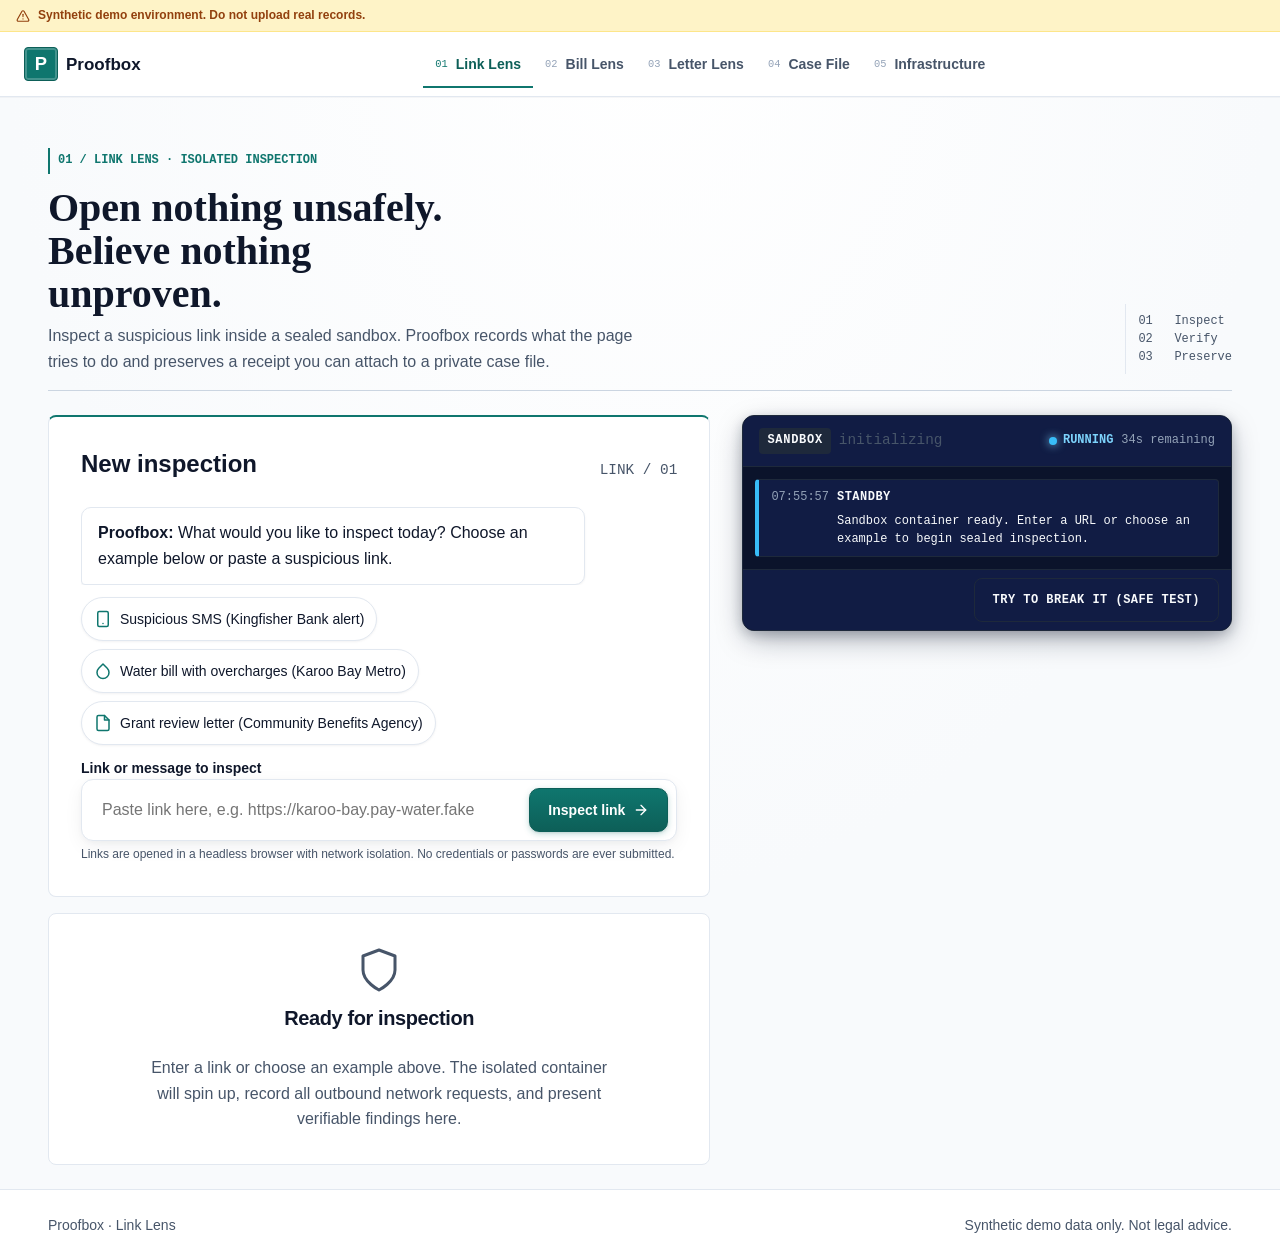
==== commit 784d39dd: "feat: add web interface and containment module for bill checking and proof verification" ====
--- a/apps/web/index.html
+++ b/apps/web/index.html
@@ -1,5 +1,6 @@
 <!doctype html>
 <html lang="en">
+
 <head>
   <meta charset="utf-8">
   <meta name="viewport" content="width=device-width, initial-scale=1">
@@ -13,15 +14,15 @@
     .cockpit-grid {
       display: grid;
       grid-template-columns: 1fr;
-        gap: var(--s6);
+      gap: var(--s6);
       margin-top: var(--s4);
       align-items: start;
     }
 
     @media (min-width: 960px) {
       .cockpit-grid {
-          grid-template-columns: minmax(0, 1.15fr) minmax(360px, 0.85fr);
-          gap: var(--s6);
+        grid-template-columns: minmax(0, 1.15fr) minmax(360px, 0.85fr);
+        gap: var(--s6);
       }
     }
 
@@ -60,13 +61,15 @@
     }
   </style>
 </head>
+
 <body>
   <a class="skip-link" href="#main">Skip to content</a>
 
   <!-- Persistent App Shell Header -->
   <header class="topbar">
     <div class="topbar-banner">
-      <svg class="topbar-banner-icon" viewBox="0 0 24 24" fill="none" stroke="currentColor" stroke-width="2" stroke-linecap="round" stroke-linejoin="round" aria-hidden="true">
+      <svg class="topbar-banner-icon" viewBox="0 0 24 24" fill="none" stroke="currentColor" stroke-width="2"
+        stroke-linecap="round" stroke-linejoin="round" aria-hidden="true">
         <path d="m21.73 18-8-14a2 2 0 0 0-3.48 0l-8 14A2 2 0 0 0 4 21h16a2 2 0 0 0 1.73-3Z"></path>
         <line x1="12" y1="9" x2="12" y2="13"></line>
         <line x1="12" y1="17" x2="12.01" y2="17"></line>
@@ -84,7 +87,6 @@
         <a id="letter-link" href="letter/">Letter Lens</a>
         <a id="case-link" href="case/">Case File</a>
         <a id="vultr-link" href="vultr.html">Infrastructure</a>
-        <a href="styleguide.html">System</a>
       </nav>
     </div>
   </header>
@@ -94,7 +96,8 @@
       <div>
         <span class="eyebrow">01 / Link Lens · Isolated Inspection</span>
         <h1 id="chat-intro-heading">Open nothing unsafely. Believe nothing unproven.</h1>
-        <p>Inspect a suspicious link inside a sealed sandbox. Proofbox records what the page tries to do and preserves a receipt you can attach to a private case file.</p>
+        <p>Inspect a suspicious link inside a sealed sandbox. Proofbox records what the page tries to do and preserves a
+          receipt you can attach to a private case file.</p>
       </div>
       <aside class="page-heading-meta" aria-label="Proofbox workflow">
         <div>01 &nbsp; Inspect</div>
@@ -115,27 +118,31 @@
           <!-- Chat Bubbles & Router Guidance -->
           <div class="chat-bubble-container" id="chat-log" role="log" aria-live="polite">
             <div class="chat-bubble chat-proofbox">
-              <strong>Proofbox:</strong> What would you like to inspect today? Choose an example below or paste a suspicious link.
+              <strong>Proofbox:</strong> What would you like to inspect today? Choose an example below or paste a
+              suspicious link.
             </div>
           </div>
 
           <!-- Quick Example Chips (SVG Icons, zero emojis) -->
           <div class="prompt-chips" aria-label="Example prompts">
             <button type="button" class="prompt-chip" id="chip-sms" data-url="http://10.99.0.4:8000/a1">
-              <svg class="prompt-chip-icon" viewBox="0 0 24 24" fill="none" stroke="currentColor" stroke-width="2" stroke-linecap="round" stroke-linejoin="round" aria-hidden="true">
+              <svg class="prompt-chip-icon" viewBox="0 0 24 24" fill="none" stroke="currentColor" stroke-width="2"
+                stroke-linecap="round" stroke-linejoin="round" aria-hidden="true">
                 <rect width="14" height="20" x="5" y="2" rx="2" ry="2"></rect>
                 <line x1="12" y1="18" x2="12.01" y2="18"></line>
               </svg>
               <span>Suspicious SMS (Kingfisher Bank alert)</span>
             </button>
             <button type="button" class="prompt-chip" id="chip-bill">
-              <svg class="prompt-chip-icon" viewBox="0 0 24 24" fill="none" stroke="currentColor" stroke-width="2" stroke-linecap="round" stroke-linejoin="round" aria-hidden="true">
+              <svg class="prompt-chip-icon" viewBox="0 0 24 24" fill="none" stroke="currentColor" stroke-width="2"
+                stroke-linecap="round" stroke-linejoin="round" aria-hidden="true">
                 <path d="M12 2.69l5.66 5.66a8 8 0 1 1-11.31 0z"></path>
               </svg>
               <span>Water bill with overcharges (Karoo Bay Metro)</span>
             </button>
             <button type="button" class="prompt-chip" id="chip-letter">
-              <svg class="prompt-chip-icon" viewBox="0 0 24 24" fill="none" stroke="currentColor" stroke-width="2" stroke-linecap="round" stroke-linejoin="round" aria-hidden="true">
+              <svg class="prompt-chip-icon" viewBox="0 0 24 24" fill="none" stroke="currentColor" stroke-width="2"
+                stroke-linecap="round" stroke-linejoin="round" aria-hidden="true">
                 <path d="M14 2H6a2 2 0 0 0-2 2v16a2 2 0 0 0 2 2h12a2 2 0 0 0 2-2V8z"></path>
                 <polyline points="14 2 14 8 20 8"></polyline>
               </svg>
@@ -147,16 +154,19 @@
           <form class="composer-wrap" id="inspect-form">
             <label for="url" class="form-label">Link or message to inspect</label>
             <div class="chat-composer chat-composer-sticky">
-              <input id="url" name="url" type="url" placeholder="Paste link here, e.g. https://karoo-bay.pay-water.fake" required autocomplete="url">
+              <input id="url" name="url" type="url" placeholder="Paste link here, e.g. https://karoo-bay.pay-water.fake"
+                required autocomplete="url">
               <button id="submit" class="btn btn-primary" type="submit">
                 <span>Inspect link</span>
-                <svg width="16" height="16" viewBox="0 0 24 24" fill="none" stroke="currentColor" stroke-width="2" stroke-linecap="round" stroke-linejoin="round" aria-hidden="true">
+                <svg width="16" height="16" viewBox="0 0 24 24" fill="none" stroke="currentColor" stroke-width="2"
+                  stroke-linecap="round" stroke-linejoin="round" aria-hidden="true">
                   <line x1="5" y1="12" x2="19" y2="12"></line>
                   <polyline points="12 5 19 12 12 19"></polyline>
                 </svg>
               </button>
             </div>
-            <p class="form-hint">Links are opened in a headless browser with network isolation. No credentials or passwords are ever submitted.</p>
+            <p class="form-hint">Links are opened in a headless browser with network isolation. No credentials or
+              passwords are ever submitted.</p>
           </form>
 
           <p class="alert-box alert-box--danger mt-s3" id="error" role="alert" hidden></p>
@@ -168,12 +178,14 @@
 
           <!-- Empty State before Inspection -->
           <div class="card empty-state" id="result-empty">
-            <svg class="empty-state-icon" viewBox="0 0 24 24" fill="none" stroke="currentColor" stroke-width="1.5" stroke-linecap="round" stroke-linejoin="round" aria-hidden="true">
-              <path d="M12 22s8-4 8-10V5l-8-3-8 3v7c0 6 8 10 8 10z"/>
+            <svg class="empty-state-icon" viewBox="0 0 24 24" fill="none" stroke="currentColor" stroke-width="1.5"
+              stroke-linecap="round" stroke-linejoin="round" aria-hidden="true">
+              <path d="M12 22s8-4 8-10V5l-8-3-8 3v7c0 6 8 10 8 10z" />
             </svg>
             <h3>Ready for inspection</h3>
             <p class="empty-state-text">
-              Enter a link or choose an example above. The isolated container will spin up, record all outbound network requests, and present verifiable findings here.
+              Enter a link or choose an example above. The isolated container will spin up, record all outbound network
+              requests, and present verifiable findings here.
             </p>
           </div>
 
@@ -207,10 +219,12 @@
             <!-- Sandbox Screenshot -->
             <div id="screenshot-wrapper" hidden>
               <h4 class="mt-s3 mb-s1 text-sm font-semibold">Sandbox Viewport Screenshot:</h4>
-              <img class="screenshot screenshot-preview" id="screenshot" alt="Isolated sandbox screenshot of the inspected page" width="600" height="400" loading="lazy">
+              <img class="screenshot screenshot-preview" id="screenshot"
+                alt="Isolated sandbox screenshot of the inspected page" width="600" height="400" loading="lazy">
               <a class="trace-btn-link" id="trace-link" href="#main" hidden>
                 <span>Inspect Trace Receipt</span>
-                <svg width="14" height="14" viewBox="0 0 24 24" fill="none" stroke="currentColor" stroke-width="2" stroke-linecap="round" stroke-linejoin="round" aria-hidden="true">
+                <svg width="14" height="14" viewBox="0 0 24 24" fill="none" stroke="currentColor" stroke-width="2"
+                  stroke-linecap="round" stroke-linejoin="round" aria-hidden="true">
                   <line x1="5" y1="12" x2="19" y2="12"></line>
                   <polyline points="12 5 19 12 12 19"></polyline>
                 </svg>
@@ -222,7 +236,8 @@
               <span class="text-xs text-muted">Attach this finding to your private case timeline</span>
               <a class="btn btn-secondary btn-sm" id="case-attach-cta" href="case/">
                 <span>Save finding to case file</span>
-                <svg width="14" height="14" viewBox="0 0 24 24" fill="none" stroke="currentColor" stroke-width="2" stroke-linecap="round" stroke-linejoin="round" aria-hidden="true">
+                <svg width="14" height="14" viewBox="0 0 24 24" fill="none" stroke="currentColor" stroke-width="2"
+                  stroke-linecap="round" stroke-linejoin="round" aria-hidden="true">
                   <line x1="5" y1="12" x2="19" y2="12"></line>
                   <polyline points="12 5 19 12 12 19"></polyline>
                 </svg>
@@ -258,13 +273,16 @@
 
             <div class="containment-summary" id="hero-summary" hidden>
               <div class="containment-summary-item">
-                <span class="text-muted">Blocked:</span> <span class="containment-summary-count" id="count-blocked-val">0</span>
+                <span class="text-muted">Blocked:</span> <span class="containment-summary-count"
+                  id="count-blocked-val">0</span>
               </div>
               <div class="containment-summary-item">
-                <span class="text-muted">Quarantined:</span> <span class="containment-summary-count" id="count-quar-val">0</span>
+                <span class="text-muted">Quarantined:</span> <span class="containment-summary-count"
+                  id="count-quar-val">0</span>
               </div>
               <div class="containment-summary-item">
-                <span class="text-muted">Ignored:</span> <span class="containment-summary-count" id="count-ign-val">0</span>
+                <span class="text-muted">Ignored:</span> <span class="containment-summary-count"
+                  id="count-ign-val">0</span>
               </div>
             </div>
 
@@ -279,7 +297,8 @@
             </ol>
 
             <div class="bg-chamber-surface border-t-chamber text-right p-s3">
-              <button type="button" class="btn btn-redteam btn-sm" id="btn-break-it" title="Test container security against simulated attack">
+              <button type="button" class="btn btn-redteam btn-sm" id="btn-break-it"
+                title="Test container security against simulated attack">
                 Try to break it (Simulate attack)
               </button>
             </div>
@@ -387,7 +406,7 @@
       const badge = document.querySelector("#badge");
       const verdictName = result.verdict || "could_not_check";
       badge.className = `status-chip status-chip--${verdictName}`;
-      
+
       const iconTypeMap = {
         dangerous: "alert",
         suspicious: "alert",
@@ -457,8 +476,10 @@
       containmentController.clear();
       document.querySelector("#verdict").hidden = true;
       document.querySelector("#result-empty").hidden = false;
-      document.querySelector("#job-id").textContent = "Queuing...";
-      document.querySelector("#job-state").textContent = "Queuing";
+      const jobIdEl = document.querySelector("#job-id") || document.querySelector("#chamber-job-id");
+      if (jobIdEl) jobIdEl.textContent = "Queuing...";
+      const jobStateEl = document.querySelector("#job-state");
+      if (jobStateEl) jobStateEl.textContent = "Queuing";
       submit.disabled = true;
 
       const targetUrl = input.value.trim();
@@ -477,8 +498,8 @@
         }
         const { job_id: jobId } = await response.json();
         containmentController.setJobId(jobId);
-        document.querySelector("#job-id").textContent = jobId;
-        document.querySelector("#job-state").textContent = "Inspecting";
+        if (jobIdEl) jobIdEl.textContent = jobId;
+        if (jobStateEl) jobStateEl.textContent = "Inspecting";
 
         activeStream = new EventSource(`${API_BASE}/api/jobs/${encodeURIComponent(jobId)}/events`);
         activeStream.onmessage = async (message) => {
@@ -489,7 +510,7 @@
             activeStream.close();
             const isSuccess = item.event === "job_completed";
             containmentController.finish(isSuccess ? "DESTROYED" : "FAILED");
-            document.querySelector("#job-state").textContent = isSuccess ? "Complete" : "Failed";
+            if (jobStateEl) jobStateEl.textContent = isSuccess ? "Complete" : "Failed";
 
             if (isSuccess) {
               const jobResponse = await fetch(`${API_BASE}/api/jobs/${encodeURIComponent(jobId)}`);
@@ -506,17 +527,18 @@
         activeStream.onerror = () => {
           activeStream.close();
           containmentController.finish("TERMINATED");
-          document.querySelector("#job-state").textContent = "Connection lost";
+          if (jobStateEl) jobStateEl.textContent = "Connection lost";
           submit.disabled = false;
           showError("The live event connection ended before a final result arrived. Reload to retry.");
         };
       } catch (requestError) {
         submit.disabled = false;
         containmentController.finish("FAILED");
-        document.querySelector("#job-state").textContent = "Could not start";
+        if (jobStateEl) jobStateEl.textContent = "Could not start";
         showError(requestError.message || "Could not start inspection.");
       }
     });
   </script>
 </body>
-</html>
+
+</html>
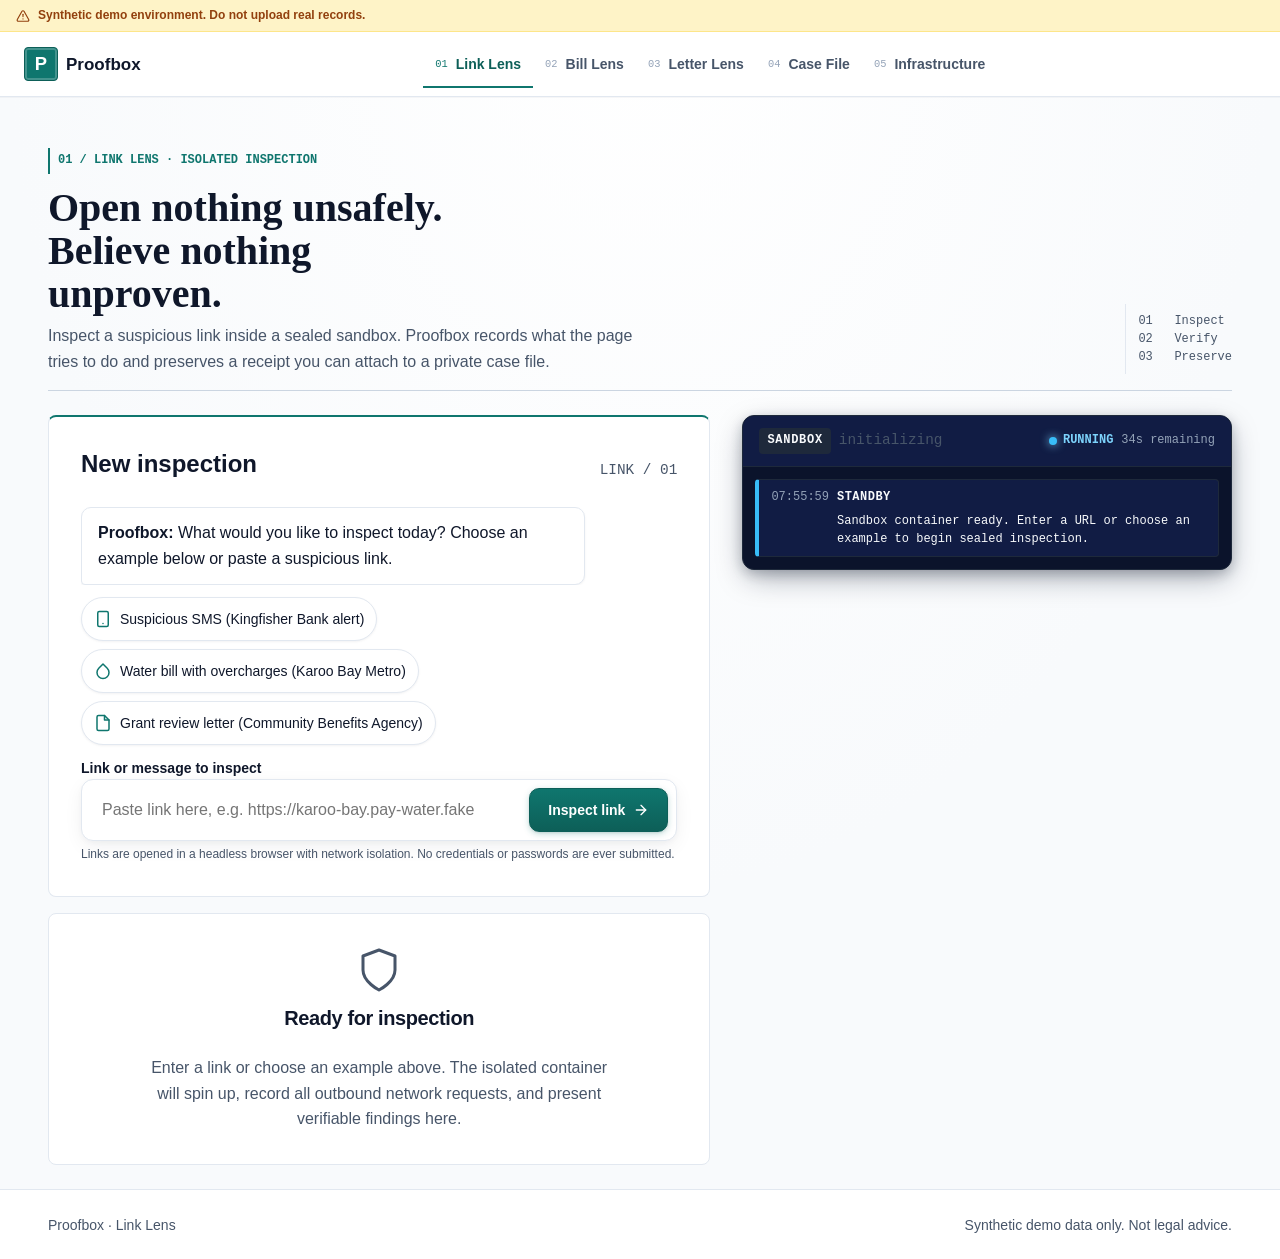
==== commit a7d4608b: "feat: add web app index page and link containment JavaScript module" ====
--- a/apps/web/index.html
+++ b/apps/web/index.html
@@ -295,13 +295,6 @@
                 </div>
               </li>
             </ol>
-
-            <div class="bg-chamber-surface border-t-chamber text-right p-s3">
-              <button type="button" class="btn btn-redteam btn-sm" id="btn-break-it"
-                title="Test container security against simulated attack">
-                Try to break it (Simulate attack)
-              </button>
-            </div>
           </div>
         </section>
       </div>
@@ -343,12 +336,7 @@
     let containmentController = new ContainmentPanel({
       rootElement: chamberEl,
       jobId: "",
-      wallClockSeconds: 35,
-      onBreakIt: () => {
-        // Red-team simulated attack demonstration
-        input.value = "http://10.99.0.4:8000/a3";
-        form.dispatchEvent(new Event("submit"));
-      }
+      wallClockSeconds: 35
     });
 
     let activeStream = null;
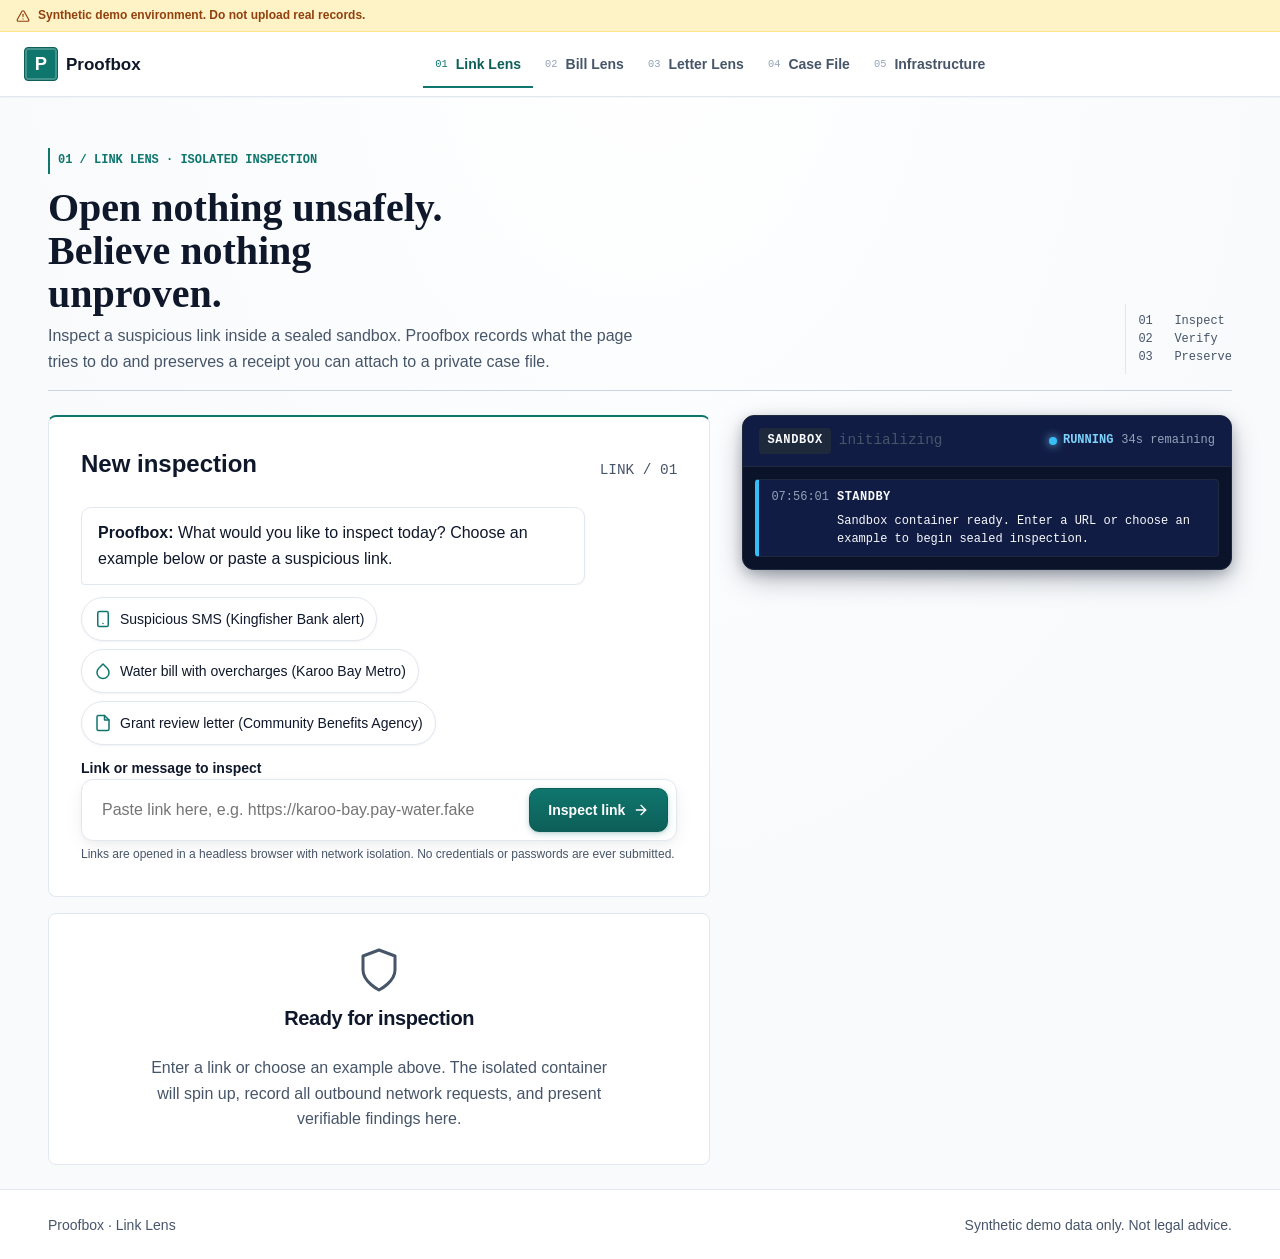
==== commit cf3eb6a2: "feat: add web interface and client-side bill analysis tool" ====
--- a/apps/web/index.html
+++ b/apps/web/index.html
@@ -310,14 +310,14 @@
   </footer>
 
   <script type="module">
-    import { PROOFBOX_NAME, BRAND_LINE, el, showToast, createSvgIcon } from "./js/common.js";
+    import { PROOFBOX_NAME, BRAND_LINE, el, showToast, createSvgIcon, getApiBase } from "./js/common.js";
     import { ContainmentPanel } from "./js/containment.js";
 
     // Set brand constants
     document.querySelector("#app-brand-name").textContent = PROOFBOX_NAME;
 
     const params = new URLSearchParams(location.search);
-    const API_BASE = (params.get("api") || location.origin).replace(/\/+$/, "");
+    const API_BASE = getApiBase();
     if (params.get("api")) {
       document.querySelector("#bill-link").href = `bill/?api=${encodeURIComponent(API_BASE)}`;
       document.querySelector("#letter-link").href = `letter/?api=${encodeURIComponent(API_BASE)}`;
--- a/apps/web/css/components.css
+++ b/apps/web/css/components.css
@@ -257,7 +257,11 @@
 /* --------------------------------------------------------------------------
    3. Buttons & Interactive States
    -------------------------------------------------------------------------- */
-.btn, button.primary, button.secondary, button.danger, button.ghost {
+.btn,
+button.primary,
+button.secondary,
+button.danger,
+button.ghost {
   display: inline-flex;
   align-items: center;
   justify-content: center;
@@ -272,10 +276,10 @@
   cursor: pointer;
   border: 1px solid transparent;
   transition: background-color var(--dur) var(--ease),
-              border-color var(--dur) var(--ease),
-              color var(--dur) var(--ease),
-              box-shadow var(--dur) var(--ease),
-              transform 100ms var(--ease);
+    border-color var(--dur) var(--ease),
+    color var(--dur) var(--ease),
+    box-shadow var(--dur) var(--ease),
+    transform 100ms var(--ease);
   user-select: none;
   white-space: nowrap;
 }
@@ -300,7 +304,8 @@
 }
 
 /* Primary Button (Direction C) */
-.btn-primary, button.primary {
+.btn-primary,
+button.primary {
   background: linear-gradient(180deg, #0F766E 0%, #0D5F58 100%);
   color: var(--white);
   border-color: #0D5F58;
@@ -317,7 +322,8 @@
 }
 
 /* Secondary Button */
-.btn-secondary, button.secondary {
+.btn-secondary,
+button.secondary {
   background-color: var(--surface);
   color: var(--ink);
   border-color: var(--line);
@@ -332,7 +338,8 @@
 }
 
 /* Quiet / Ghost Button */
-.btn-quiet, button.ghost {
+.btn-quiet,
+button.ghost {
   background-color: transparent;
   color: var(--brand);
   border-color: transparent;
@@ -345,7 +352,8 @@
 }
 
 /* Danger Button */
-.btn-danger, button.danger {
+.btn-danger,
+button.danger {
   background-color: var(--danger);
   color: var(--white);
   border-color: var(--danger);
@@ -360,7 +368,8 @@
 }
 
 /* Button Sizes */
-.btn-sm, button.small {
+.btn-sm,
+button.small {
   min-height: 36px;
   padding: 4px 12px;
   font-size: var(--text-xs);
@@ -390,12 +399,14 @@
 }
 
 /* Loading Spinner on Buttons */
-.btn.is-loading, button.busy {
+.btn.is-loading,
+button.busy {
   position: relative;
   color: transparent !important;
 }
 
-.btn.is-loading::after, button.busy::after {
+.btn.is-loading::after,
+button.busy::after {
   content: "";
   position: absolute;
   width: 18px;
@@ -410,13 +421,16 @@
   color: inherit;
 }
 
-.btn-primary.is-loading::after, button.primary.busy::after {
+.btn-primary.is-loading::after,
+button.primary.busy::after {
   border-color: var(--white);
   border-right-color: transparent;
 }
 
 @keyframes btn-spin {
-  to { transform: rotate(360deg); }
+  to {
+    transform: rotate(360deg);
+  }
 }
 
 /* --------------------------------------------------------------------------
@@ -429,20 +443,23 @@
   margin-bottom: var(--s4);
 }
 
-.form-label, label {
+.form-label,
+label {
   font-size: var(--text-sm);
   font-weight: 600;
   color: var(--ink);
   display: block;
 }
 
-.form-hint, .input-help {
+.form-hint,
+.input-help {
   font-size: var(--text-xs);
   color: var(--ink-muted);
   margin-top: var(--s1);
 }
 
-.form-error, .input-error {
+.form-error,
+.input-error {
   font-size: var(--text-xs);
   font-weight: 600;
   color: var(--danger);
@@ -468,17 +485,22 @@
   transition: border-color var(--dur) var(--ease), box-shadow var(--dur) var(--ease);
 }
 
-input:hover, select:hover, textarea:hover {
+input:hover,
+select:hover,
+textarea:hover {
   border-color: var(--line-strong);
 }
 
-input:focus-visible, select:focus-visible, textarea:focus-visible {
+input:focus-visible,
+select:focus-visible,
+textarea:focus-visible {
   outline: none;
   box-shadow: var(--focus);
   border-color: var(--brand);
 }
 
-input.is-invalid, textarea.is-invalid {
+input.is-invalid,
+textarea.is-invalid {
   border-color: var(--danger);
 }
 
@@ -496,7 +518,8 @@
   transition: all var(--dur) var(--ease);
 }
 
-.dropzone:hover, .dropzone.dragging {
+.dropzone:hover,
+.dropzone.dragging {
   border-color: var(--brand);
   background-color: var(--brand-tint);
   transform: translateY(-1px);
@@ -718,754 +741,792 @@
   transition: transform var(--dur) var(--ease);
 }
 
-.status-chip svg, .status-chip .chip-icon {
-  width: 14px;
-  height: 14px;
-  flex-shrink: 0;
-}
-
-/* Dangerous: Red */
-.status-chip--dangerous, .badge.dangerous {
-  background-color: var(--danger-tint);
-  color: var(--danger);
-  border-color: var(--danger-border);
-}
-
-/* Suspicious: Amber / Warn */
-.status-chip--suspicious, .badge.suspicious {
-  background-color: var(--warn-tint);
-  color: var(--warn);
-  border-color: var(--warn-border);
-}
-
-/* No Issue Found: Info Blue (NEVER styled as green safe) */
-.status-chip--no_issue_found, .badge.no_issue_found {
-  background-color: var(--info-tint);
-  color: var(--info);
-  border-color: var(--info-border);
-}
-
-/* Could Not Check / Neutral */
-.status-chip--could_not_check, .badge.could_not_check, .status-chip--neutral {
-  background-color: var(--neutral-tint);
-  color: var(--neutral);
-  border-color: var(--neutral-border);
-}
-
-/* Verified Milestone: Emerald (Process milestone only) */
-.status-chip--verified, .status-chip--met, .state.met {
-  background-color: var(--ok-tint);
-  color: var(--ok);
-  border-color: var(--ok-border);
-}
-
-/* Clocks states */
-.status-chip--overdue, .state.overdue {
-  background-color: var(--danger-tint);
-  color: var(--danger);
-  border-color: var(--danger-border);
-}
-
-.status-chip--due_soon, .state.due_soon {
-  background-color: var(--warn-tint);
-  color: var(--warn);
-  border-color: var(--warn-border);
-}
-
-.status-chip--upcoming, .state.upcoming {
-  background-color: var(--neutral-tint);
-  color: var(--neutral);
-  border-color: var(--neutral-border);
-}
-
-/* Letter Lens Checklist Statuses */
-.status.have {
-  background-color: var(--ok-tint);
-  color: var(--ok);
-  border: 1px solid var(--ok-border);
-  border-radius: var(--radius-pill);
-  padding: 3px 8px;
-  font-weight: 700;
-  font-size: var(--text-xs);
-  display: inline-flex;
-  align-items: center;
-  gap: 4px;
-}
-
-.status.missing {
-  background-color: var(--danger-tint);
-  color: var(--danger);
-  border: 1px solid var(--danger-border);
-  border-radius: var(--radius-pill);
-  padding: 3px 8px;
-  font-weight: 700;
-  font-size: var(--text-xs);
-  display: inline-flex;
-  align-items: center;
-  gap: 4px;
-}
-
-.status.needs_fixing {
-  background-color: var(--warn-tint);
-  color: var(--warn);
-  border: 1px solid var(--warn-border);
-  border-radius: var(--radius-pill);
-  padding: 3px 8px;
-  font-weight: 700;
-  font-size: var(--text-xs);
-  display: inline-flex;
-  align-items: center;
-  gap: 4px;
-}
-
-/* --------------------------------------------------------------------------
+
+  .chip-icon,
+  .status-chip svg,
+  .status-chip .chip-icon {
+    width: 14px;
+    height: 14px;
+    flex-shrink: 0;
+  }
+
+  /* Dangerous: Red */
+  .status-chip--dangerous,
+  .badge.dangerous {
+    background-color: var(--danger-tint);
+    color: var(--danger);
+    border-color: var(--danger-border);
+  }
+
+  /* Suspicious: Amber / Warn */
+  .status-chip--suspicious,
+  .badge.suspicious {
+    background-color: var(--warn-tint);
+    color: var(--warn);
+    border-color: var(--warn-border);
+  }
+
+  /* No Issue Found: Info Blue (NEVER styled as green safe) */
+  .status-chip--no_issue_found,
+  .badge.no_issue_found {
+    background-color: var(--info-tint);
+    color: var(--info);
+    border-color: var(--info-border);
+  }
+
+  /* Could Not Check / Neutral */
+  .status-chip--could_not_check,
+  .badge.could_not_check,
+  .status-chip--neutral {
+    background-color: var(--neutral-tint);
+    color: var(--neutral);
+    border-color: var(--neutral-border);
+  }
+
+  /* Verified Milestone: Emerald (Process milestone only) */
+  .status-chip--verified,
+  .status-chip--met,
+  .state.met {
+    background-color: var(--ok-tint);
+    color: var(--ok);
+    border-color: var(--ok-border);
+  }
+
+  /* Clocks states */
+  .status-chip--overdue,
+  .state.overdue {
+    background-color: var(--danger-tint);
+    color: var(--danger);
+    border-color: var(--danger-border);
+  }
+
+  .status-chip--due_soon,
+  .state.due_soon {
+    background-color: var(--warn-tint);
+    color: var(--warn);
+    border-color: var(--warn-border);
+  }
+
+  .status-chip--upcoming,
+  .state.upcoming {
+    background-color: var(--neutral-tint);
+    color: var(--neutral);
+    border-color: var(--neutral-border);
+  }
+
+  /* Letter Lens Checklist Statuses */
+  .status.have {
+    background-color: var(--ok-tint);
+    color: var(--ok);
+    border: 1px solid var(--ok-border);
+    border-radius: var(--radius-pill);
+    padding: 3px 8px;
+    font-weight: 700;
+    font-size: var(--text-xs);
+    display: inline-flex;
+    align-items: center;
+    gap: 4px;
+  }
+
+  .status.missing {
+    background-color: var(--danger-tint);
+    color: var(--danger);
+    border: 1px solid var(--danger-border);
+    border-radius: var(--radius-pill);
+    padding: 3px 8px;
+    font-weight: 700;
+    font-size: var(--text-xs);
+    display: inline-flex;
+    align-items: center;
+    gap: 4px;
+  }
+
+  .status.needs_fixing {
+    background-color: var(--warn-tint);
+    color: var(--warn);
+    border: 1px solid var(--warn-border);
+    border-radius: var(--radius-pill);
+    padding: 3px 8px;
+    font-weight: 700;
+    font-size: var(--text-xs);
+    display: inline-flex;
+    align-items: center;
+    gap: 4px;
+  }
+
+  /* --------------------------------------------------------------------------
    7. Hero Containment Panel (The Dark Forensic Chamber)
    -------------------------------------------------------------------------- */
-.containment-panel {
-  background-color: var(--chamber-bg);
-  border: 1px solid var(--chamber-line);
-  border-radius: var(--radius-lg);
-  color: var(--chamber-text);
-  overflow: hidden;
-  box-shadow: 0 10px 30px -5px rgba(11, 19, 43, 0.4), 0 4px 12px rgba(15, 23, 42, 0.2);
-  display: flex;
-  flex-direction: column;
-}
-
-.containment-header {
-  background-color: var(--chamber-surface);
-  border-bottom: 1px solid var(--chamber-line);
-  padding: var(--s3) var(--s4);
-  display: flex;
-  align-items: center;
-  justify-content: space-between;
-  gap: var(--s3);
-  flex-wrap: wrap;
-}
-
-.containment-title-group {
-  display: flex;
-  align-items: center;
-  gap: var(--s2);
-}
-
-.containment-badge {
-  background-color: var(--chamber-line);
-  color: var(--chamber-text);
-  font-family: var(--font-mono);
-  font-size: var(--text-xs);
-  padding: 3px 8px;
-  border-radius: var(--radius-xs);
-  font-weight: 700;
-  text-transform: uppercase;
-  letter-spacing: 0.06em;
-}
-
-.containment-live-pill {
-  display: inline-flex;
-  align-items: center;
-  gap: 6px;
-  font-family: var(--font-mono);
-  font-size: var(--text-xs);
-  font-weight: 700;
-  color: var(--chamber-cyan-bright);
-}
-
-.containment-live-dot {
-  width: 8px;
-  height: 8px;
-  border-radius: 50%;
-  background-color: var(--chamber-cyan);
-  box-shadow: 0 0 10px var(--chamber-cyan-bright);
-  animation: pulse-dot 1.4s ease-in-out infinite;
-}
-
-@keyframes pulse-dot {
-  50% { opacity: 0.35; transform: scale(0.8); }
-}
-
-@media (prefers-reduced-motion: reduce) {
-  .containment-live-dot { animation: none; }
-}
-
-.containment-timer {
-  font-family: var(--font-mono);
-  font-size: var(--text-xs);
-  color: var(--chamber-muted);
-}
-
-/* Summary Row */
-.containment-summary {
-  background-color: var(--chamber-surface);
-  border-bottom: 1px solid var(--chamber-line);
-  padding: var(--s2) var(--s4);
-  display: flex;
-  gap: var(--s5);
-  font-family: var(--font-mono);
-  font-size: var(--text-xs);
-  flex-wrap: wrap;
-}
-
-.containment-summary-item {
-  display: flex;
-  align-items: center;
-  gap: 6px;
-}
-
-.containment-summary-count {
-  font-weight: 700;
-  color: var(--white);
-}
-
-/* Event Stream List */
-.containment-events {
-  list-style: none;
-  margin: 0;
-  padding: var(--s3);
-  max-height: 380px;
-  overflow-y: auto;
-  display: flex;
-  flex-direction: column;
-  gap: var(--s2);
-  font-family: var(--font-mono);
-  font-size: var(--text-xs);
-  line-height: 1.5;
-}
-
-.containment-event-row {
-  background-color: var(--chamber-surface);
-  border: 1px solid var(--chamber-line);
-  border-left: 4px solid var(--chamber-muted);
-  border-radius: var(--radius-xs);
-  padding: var(--s2) var(--s3);
-  display: grid;
-  grid-template-columns: auto 1fr;
-  gap: var(--s2);
-  align-items: baseline;
-  animation: event-slide-in var(--dur) var(--ease);
-}
-
-@keyframes event-slide-in {
-  from { opacity: 0; transform: translateY(4px); }
-  to { opacity: 1; transform: translateY(0); }
-}
-
-@media (prefers-reduced-motion: reduce) {
-  .containment-event-row { animation: none; }
-}
-
-.containment-event-time {
-  color: var(--chamber-muted);
-  font-size: 0.75rem;
-}
-
-.containment-event-body {
-  display: flex;
-  flex-direction: column;
-  gap: 2px;
-  overflow-wrap: anywhere;
-}
-
-.containment-event-tag {
-  display: inline-flex;
-  align-items: center;
-  gap: 4px;
-  font-weight: 700;
-  text-transform: uppercase;
-  font-size: 0.75rem;
-  letter-spacing: 0.04em;
-  color: var(--chamber-text);
-}
-
-.containment-event-tag.tag-blocked {
-  color: var(--chamber-red);
-}
-
-.containment-event-tag.tag-quarantined {
-  color: var(--chamber-amber);
-}
-
-.containment-event-tag.tag-ignored {
-  color: var(--chamber-blue);
-}
-
-.containment-event-tag.tag-destroyed, .containment-event-tag.tag-verified {
-  color: var(--chamber-green);
-}
-
-.containment-kill-bar {
-  display: block;
-  height: 6px;
-  background-color: var(--chamber-line);
-  border-radius: 3px;
-  overflow: hidden;
-  margin-top: 4px;
-}
-
-.containment-kill-bar-fill {
-  height: 100%;
-  background-color: var(--chamber-red);
-}
-
-/* --------------------------------------------------------------------------
+  .containment-panel {
+    background-color: var(--chamber-bg);
+    border: 1px solid var(--chamber-line);
+    border-radius: var(--radius-lg);
+    color: var(--chamber-text);
+    overflow: hidden;
+    box-shadow: 0 10px 30px -5px rgba(11, 19, 43, 0.4), 0 4px 12px rgba(15, 23, 42, 0.2);
+    display: flex;
+    flex-direction: column;
+  }
+
+  .containment-header {
+    background-color: var(--chamber-surface);
+    border-bottom: 1px solid var(--chamber-line);
+    padding: var(--s3) var(--s4);
+    display: flex;
+    align-items: center;
+    justify-content: space-between;
+    gap: var(--s3);
+    flex-wrap: wrap;
+  }
+
+  .containment-title-group {
+    display: flex;
+    align-items: center;
+    gap: var(--s2);
+  }
+
+  .containment-badge {
+    background-color: var(--chamber-line);
+    color: var(--chamber-text);
+    font-family: var(--font-mono);
+    font-size: var(--text-xs);
+    padding: 3px 8px;
+    border-radius: var(--radius-xs);
+    font-weight: 700;
+    text-transform: uppercase;
+    letter-spacing: 0.06em;
+  }
+
+  .containment-live-pill {
+    display: inline-flex;
+    align-items: center;
+    gap: 6px;
+    font-family: var(--font-mono);
+    font-size: var(--text-xs);
+    font-weight: 700;
+    color: var(--chamber-cyan-bright);
+  }
+
+  .containment-live-dot {
+    width: 8px;
+    height: 8px;
+    border-radius: 50%;
+    background-color: var(--chamber-cyan);
+    box-shadow: 0 0 10px var(--chamber-cyan-bright);
+    animation: pulse-dot 1.4s ease-in-out infinite;
+  }
+
+  @keyframes pulse-dot {
+    50% {
+      opacity: 0.35;
+      transform: scale(0.8);
+    }
+  }
+
+  @media (prefers-reduced-motion: reduce) {
+    .containment-live-dot {
+      animation: none;
+    }
+  }
+
+  .containment-timer {
+    font-family: var(--font-mono);
+    font-size: var(--text-xs);
+    color: var(--chamber-muted);
+  }
+
+  /* Summary Row */
+  .containment-summary {
+    background-color: var(--chamber-surface);
+    border-bottom: 1px solid var(--chamber-line);
+    padding: var(--s2) var(--s4);
+    display: flex;
+    gap: var(--s5);
+    font-family: var(--font-mono);
+    font-size: var(--text-xs);
+    flex-wrap: wrap;
+  }
+
+  .containment-summary-item {
+    display: flex;
+    align-items: center;
+    gap: 6px;
+  }
+
+  .containment-summary-count {
+    font-weight: 700;
+    color: var(--white);
+  }
+
+  /* Event Stream List */
+  .containment-events {
+    list-style: none;
+    margin: 0;
+    padding: var(--s3);
+    max-height: 380px;
+    overflow-y: auto;
+    display: flex;
+    flex-direction: column;
+    gap: var(--s2);
+    font-family: var(--font-mono);
+    font-size: var(--text-xs);
+    line-height: 1.5;
+  }
+
+  .containment-event-row {
+    background-color: var(--chamber-surface);
+    border: 1px solid var(--chamber-line);
+    border-left: 4px solid var(--chamber-muted);
+    border-radius: var(--radius-xs);
+    padding: var(--s2) var(--s3);
+    display: grid;
+    grid-template-columns: auto 1fr;
+    gap: var(--s2);
+    align-items: baseline;
+    animation: event-slide-in var(--dur) var(--ease);
+  }
+
+  @keyframes event-slide-in {
+    from {
+      opacity: 0;
+      transform: translateY(4px);
+    }
+
+    to {
+      opacity: 1;
+      transform: translateY(0);
+    }
+  }
+
+  @media (prefers-reduced-motion: reduce) {
+    .containment-event-row {
+      animation: none;
+    }
+  }
+
+  .containment-event-time {
+    color: var(--chamber-muted);
+    font-size: 0.75rem;
+  }
+
+  .containment-event-body {
+    display: flex;
+    flex-direction: column;
+    gap: 2px;
+    overflow-wrap: anywhere;
+  }
+
+  .containment-event-tag {
+    display: inline-flex;
+    align-items: center;
+    gap: 4px;
+    font-weight: 700;
+    text-transform: uppercase;
+    font-size: 0.75rem;
+    letter-spacing: 0.04em;
+    color: var(--chamber-text);
+  }
+
+  .containment-event-tag.tag-blocked {
+    color: var(--chamber-red);
+  }
+
+  .containment-event-tag.tag-quarantined {
+    color: var(--chamber-amber);
+  }
+
+  .containment-event-tag.tag-ignored {
+    color: var(--chamber-blue);
+  }
+
+  .containment-event-tag.tag-destroyed,
+  .containment-event-tag.tag-verified {
+    color: var(--chamber-green);
+  }
+
+  .containment-kill-bar {
+    display: block;
+    height: 6px;
+    background-color: var(--chamber-line);
+    border-radius: 3px;
+    overflow: hidden;
+    margin-top: 4px;
+  }
+
+  .containment-kill-bar-fill {
+    height: 100%;
+    background-color: var(--chamber-red);
+  }
+
+  /* --------------------------------------------------------------------------
    8. Verdict Card
    -------------------------------------------------------------------------- */
-.verdict-card {
-  background-color: var(--surface);
-  border: 1px solid var(--line);
-  border-radius: var(--radius-md);
-  padding: var(--s5);
-  box-shadow: none;
-  display: flex;
-  flex-direction: column;
-  gap: var(--s4);
-}
-
-.verdict-heading {
-  font-size: 1.75rem;
-  font-weight: 800;
-  letter-spacing: 0;
-  margin: 0;
-  line-height: 1.15;
-}
-
-.verdict-confidence-box {
-  display: flex;
-  align-items: center;
-  gap: var(--s3);
-  font-size: var(--text-sm);
-  color: var(--ink-muted);
-}
-
-.confidence-bar {
-  flex: 1;
-  max-width: 140px;
-  height: 8px;
-  background-color: var(--surface-sunken);
-  border-radius: var(--radius-pill);
-  overflow: hidden;
-}
-
-.confidence-bar-fill {
-  height: 100%;
-  background-color: var(--brand);
-  transition: width 400ms var(--ease);
-}
-
-.verdict-reasons-list {
-  padding-left: var(--s4);
-  margin: 0;
-  font-size: var(--text-sm);
-  line-height: var(--leading);
-}
-
-.verdict-reasons-list li {
-  margin-bottom: var(--s2);
-}
-
-.verdict-advice-box {
-  background-color: var(--surface-sunken);
-  border-left: 4px solid var(--brand);
-  padding: var(--s3) var(--s4);
-  border-radius: var(--radius-xs);
-}
-
-.verdict-advice-text {
-  font-size: var(--text-md);
-  font-weight: 600;
-  margin: 0;
-}
-
-.verdict-caveat-box {
-  border-top: 1px solid var(--line);
-  padding-top: var(--s3);
-  font-size: var(--text-xs);
-  color: var(--ink-muted);
-}
-
-.verdict-caveat-box strong {
-  color: var(--ink);
-}
-
-/* --------------------------------------------------------------------------
+  .verdict-card {
+    background-color: var(--surface);
+    border: 1px solid var(--line);
+    border-radius: var(--radius-md);
+    padding: var(--s5);
+    box-shadow: none;
+    display: flex;
+    flex-direction: column;
+    gap: var(--s4);
+  }
+
+  .verdict-heading {
+    font-size: 1.75rem;
+    font-weight: 800;
+    letter-spacing: 0;
+    margin: 0;
+    line-height: 1.15;
+  }
+
+  .verdict-confidence-box {
+    display: flex;
+    align-items: center;
+    gap: var(--s3);
+    font-size: var(--text-sm);
+    color: var(--ink-muted);
+  }
+
+  .confidence-bar {
+    flex: 1;
+    max-width: 140px;
+    height: 8px;
+    background-color: var(--surface-sunken);
+    border-radius: var(--radius-pill);
+    overflow: hidden;
+  }
+
+  .confidence-bar-fill {
+    height: 100%;
+    background-color: var(--brand);
+    transition: width 400ms var(--ease);
+  }
+
+  .verdict-reasons-list {
+    padding-left: var(--s4);
+    margin: 0;
+    font-size: var(--text-sm);
+    line-height: var(--leading);
+  }
+
+  .verdict-reasons-list li {
+    margin-bottom: var(--s2);
+  }
+
+  .verdict-advice-box {
+    background-color: var(--surface-sunken);
+    border-left: 4px solid var(--brand);
+    padding: var(--s3) var(--s4);
+    border-radius: var(--radius-xs);
+  }
+
+  .verdict-advice-text {
+    font-size: var(--text-md);
+    font-weight: 600;
+    margin: 0;
+  }
+
+  .verdict-caveat-box {
+    border-top: 1px solid var(--line);
+    padding-top: var(--s3);
+    font-size: var(--text-xs);
+    color: var(--ink-muted);
+  }
+
+  .verdict-caveat-box strong {
+    color: var(--ink);
+  }
+
+  /* --------------------------------------------------------------------------
    9. Discrepancy Table & Financial Comparison
    -------------------------------------------------------------------------- */
-.discrepancy-table-wrap {
-  width: 100%;
-  overflow-x: auto;
-  border: 1px solid var(--line);
-  border-radius: var(--radius-sm);
-  box-shadow: var(--shadow-1);
-}
-
-.discrepancy-table {
-  width: 100%;
-  border-collapse: collapse;
-  font-size: var(--text-sm);
-  text-align: left;
-}
-
-.discrepancy-table th {
-  background-color: var(--surface-sunken);
-  padding: var(--s3);
-  font-weight: 700;
-  border-bottom: 1px solid var(--line);
-  color: var(--ink);
-}
-
-.discrepancy-table td {
-  padding: var(--s3);
-  border-bottom: 1px solid var(--line);
-  vertical-align: middle;
-}
-
-.discrepancy-diff {
-  display: inline-flex;
-  align-items: center;
-  gap: 4px;
-  font-weight: 700;
-  color: var(--danger);
-  font-variant-numeric: tabular-nums;
-}
-
-/* Responsive Table Reflow at <= 640px into stacked cards */
-@media (max-width: 640px) {
-  .discrepancy-table,
-  .discrepancy-table thead,
-  .discrepancy-table tbody,
-  .discrepancy-table th,
-  .discrepancy-table td,
-  .discrepancy-table tr {
-    display: block;
-  }
-
-  .discrepancy-table thead {
-    display: none;
-  }
-
-  .discrepancy-table tr {
-    border-bottom: 2px solid var(--line);
+  .discrepancy-table-wrap {
+    width: 100%;
+    overflow-x: auto;
+    border: 1px solid var(--line);
+    border-radius: var(--radius-sm);
+    box-shadow: var(--shadow-1);
+  }
+
+  .discrepancy-table {
+    width: 100%;
+    border-collapse: collapse;
+    font-size: var(--text-sm);
+    text-align: left;
+  }
+
+  .discrepancy-table th {
+    background-color: var(--surface-sunken);
     padding: var(--s3);
+    font-weight: 700;
+    border-bottom: 1px solid var(--line);
+    color: var(--ink);
   }
 
   .discrepancy-table td {
-    padding: var(--s2) 0;
-    border: none;
-    display: flex;
-    justify-content: space-between;
+    padding: var(--s3);
+    border-bottom: 1px solid var(--line);
+    vertical-align: middle;
+  }
+
+  .discrepancy-diff {
+    display: inline-flex;
     align-items: center;
-  }
-
-  .discrepancy-table td::before {
-    content: attr(data-label);
+    gap: 4px;
     font-weight: 700;
-    color: var(--ink-muted);
-    font-size: var(--text-xs);
-    text-transform: uppercase;
-  }
-}
-
-/* --------------------------------------------------------------------------
+    color: var(--danger);
+    font-variant-numeric: tabular-nums;
+  }
+
+  /* Responsive Table Reflow at <= 640px into stacked cards */
+  @media (max-width: 640px) {
+
+    .discrepancy-table,
+    .discrepancy-table thead,
+    .discrepancy-table tbody,
+    .discrepancy-table th,
+    .discrepancy-table td,
+    .discrepancy-table tr {
+      display: block;
+    }
+
+    .discrepancy-table thead {
+      display: none;
+    }
+
+    .discrepancy-table tr {
+      border-bottom: 2px solid var(--line);
+      padding: var(--s3);
+    }
+
+    .discrepancy-table td {
+      padding: var(--s2) 0;
+      border: none;
+      display: flex;
+      justify-content: space-between;
+      align-items: center;
+    }
+
+    .discrepancy-table td::before {
+      content: attr(data-label);
+      font-weight: 700;
+      color: var(--ink-muted);
+      font-size: var(--text-xs);
+      text-transform: uppercase;
+    }
+  }
+
+  /* --------------------------------------------------------------------------
    10. Receipt Link & Receipt Chip
    -------------------------------------------------------------------------- */
-.receipt-chip, .claim-link {
-  display: inline-flex;
-  align-items: center;
-  gap: 6px;
-  background-color: var(--surface-sunken);
-  border: 1px solid var(--line);
-  border-radius: var(--radius-xs);
-  padding: 4px 10px;
-  font-family: var(--font-mono);
-  font-size: var(--text-xs);
-  font-weight: 700;
-  color: var(--ink);
-  cursor: pointer;
-  min-height: 36px;
-  transition: all var(--dur) var(--ease);
-}
-
-.receipt-chip:hover, .claim-link:hover {
-  background-color: var(--brand-tint);
-  border-color: var(--brand);
-  color: var(--brand-strong);
-  transform: translateY(-1px);
-}
-
-.receipt-hash-copy {
-  display: inline-flex;
-  align-items: center;
-  gap: 4px;
-  font-family: var(--font-mono);
-  font-size: var(--text-xs);
-  color: var(--ink-muted);
-  cursor: pointer;
-  background: transparent;
-  border: none;
-  padding: 2px 6px;
-  border-radius: var(--radius-xs);
-  transition: color var(--dur) var(--ease);
-}
-
-.receipt-hash-copy:hover {
-  color: var(--ink);
-  background-color: var(--surface-sunken);
-}
-
-/* --------------------------------------------------------------------------
+  .receipt-chip,
+  .claim-link {
+    display: inline-flex;
+    align-items: center;
+    gap: 6px;
+    background-color: var(--surface-sunken);
+    border: 1px solid var(--line);
+    border-radius: var(--radius-xs);
+    padding: 4px 10px;
+    font-family: var(--font-mono);
+    font-size: var(--text-xs);
+    font-weight: 700;
+    color: var(--ink);
+    cursor: pointer;
+    min-height: 36px;
+    transition: all var(--dur) var(--ease);
+  }
+
+  .receipt-chip:hover,
+  .claim-link:hover {
+    background-color: var(--brand-tint);
+    border-color: var(--brand);
+    color: var(--brand-strong);
+    transform: translateY(-1px);
+  }
+
+  .receipt-hash-copy {
+    display: inline-flex;
+    align-items: center;
+    gap: 4px;
+    font-family: var(--font-mono);
+    font-size: var(--text-xs);
+    color: var(--ink-muted);
+    cursor: pointer;
+    background: transparent;
+    border: none;
+    padding: 2px 6px;
+    border-radius: var(--radius-xs);
+    transition: color var(--dur) var(--ease);
+  }
+
+  .receipt-hash-copy:hover {
+    color: var(--ink);
+    background-color: var(--surface-sunken);
+  }
+
+  /* --------------------------------------------------------------------------
    11. Timeline & Next Action Card (Case File)
    -------------------------------------------------------------------------- */
-.next-action-card {
-  background-color: var(--brand-tint);
-  border: 2px solid var(--brand);
-  border-radius: var(--radius-md);
-  padding: var(--s4);
-  display: flex;
-  flex-direction: column;
-  gap: var(--s2);
-  box-shadow: var(--shadow-1);
-}
-
-.next-action-title {
-  display: flex;
-  align-items: center;
-  gap: var(--s2);
-  font-size: var(--text-xs);
-  font-weight: 800;
-  text-transform: uppercase;
-  letter-spacing: 0.08em;
-  color: var(--brand-strong);
-}
-
-.next-action-body {
-  font-size: var(--text-md);
-  font-weight: 600;
-  color: var(--ink);
-}
-
-.timeline {
-  position: relative;
-  padding-left: var(--s6);
-  margin: var(--s4) 0;
-}
-
-.timeline::before {
-  content: "";
-  position: absolute;
-  top: 10px;
-  bottom: 10px;
-  left: 11px;
-  width: 2px;
-  background-color: var(--line);
-}
-
-.timeline-node {
-  position: relative;
-  margin-bottom: var(--s5);
-}
-
-.timeline-node:last-child {
-  margin-bottom: 0;
-}
-
-.timeline-dot {
-  position: absolute;
-  left: calc(-1 * var(--s6) + 1px);
-  top: 4px;
-  width: 22px;
-  height: 22px;
-  border-radius: 50%;
-  background-color: var(--surface);
-  border: 2px solid var(--brand);
-  display: grid;
-  place-items: center;
-  color: var(--brand);
-  font-size: var(--text-xs);
-  box-shadow: 0 0 0 3px var(--paper);
-}
-
-.timeline-card {
-  background-color: var(--surface);
-  border: 1px solid var(--line);
-  border-radius: var(--radius-sm);
-  padding: var(--s4);
-  box-shadow: var(--shadow-1);
-  transition: transform var(--dur) var(--ease), box-shadow var(--dur) var(--ease);
-}
-
-.timeline-card:hover {
-  transform: translateY(-1px);
-  box-shadow: var(--shadow-2);
-}
-
-/* Clocks Card */
-.clock-card {
-  background-color: var(--surface);
-  border: 1px solid var(--line);
-  border-radius: var(--radius-sm);
-  padding: var(--s4);
-  display: flex;
-  flex-direction: column;
-  gap: var(--s2);
-  box-shadow: var(--shadow-1);
-}
-
-/* --------------------------------------------------------------------------
+  .next-action-card {
+    background-color: var(--brand-tint);
+    border: 2px solid var(--brand);
+    border-radius: var(--radius-md);
+    padding: var(--s4);
+    display: flex;
+    flex-direction: column;
+    gap: var(--s2);
+    box-shadow: var(--shadow-1);
+  }
+
+  .next-action-title {
+    display: flex;
+    align-items: center;
+    gap: var(--s2);
+    font-size: var(--text-xs);
+    font-weight: 800;
+    text-transform: uppercase;
+    letter-spacing: 0.08em;
+    color: var(--brand-strong);
+  }
+
+  .next-action-title svg {
+    width: 16px;
+    height: 16px;
+    flex-shrink: 0;
+  }
+
+  .next-action-body {
+    font-size: var(--text-md);
+    font-weight: 600;
+    color: var(--ink);
+  }
+
+  .timeline {
+    position: relative;
+    padding-left: var(--s6);
+    margin: var(--s4) 0;
+  }
+
+  .timeline::before {
+    content: "";
+    position: absolute;
+    top: 10px;
+    bottom: 10px;
+    left: 11px;
+    width: 2px;
+    background-color: var(--line);
+  }
+
+  .timeline-node {
+    position: relative;
+    margin-bottom: var(--s5);
+  }
+
+  .timeline-node:last-child {
+    margin-bottom: 0;
+  }
+
+  .timeline-dot {
+    position: absolute;
+    left: calc(-1 * var(--s6) + 1px);
+    top: 4px;
+    width: 22px;
+    height: 22px;
+    border-radius: 50%;
+    background-color: var(--surface);
+    border: 2px solid var(--brand);
+    display: grid;
+    place-items: center;
+    color: var(--brand);
+    font-size: var(--text-xs);
+    box-shadow: 0 0 0 3px var(--paper);
+  }
+
+  .timeline-card {
+    background-color: var(--surface);
+    border: 1px solid var(--line);
+    border-radius: var(--radius-sm);
+    padding: var(--s4);
+    box-shadow: var(--shadow-1);
+    transition: transform var(--dur) var(--ease), box-shadow var(--dur) var(--ease);
+  }
+
+  .timeline-card:hover {
+    transform: translateY(-1px);
+    box-shadow: var(--shadow-2);
+  }
+
+  /* Clocks Card */
+  .clock-card {
+    background-color: var(--surface);
+    border: 1px solid var(--line);
+    border-radius: var(--radius-sm);
+    padding: var(--s4);
+    display: flex;
+    flex-direction: column;
+    gap: var(--s2);
+    box-shadow: var(--shadow-1);
+  }
+
+  /* --------------------------------------------------------------------------
    12. Pack Preview (Print-Ready Document Style)
    -------------------------------------------------------------------------- */
-.pack-doc {
-  background-color: var(--surface);
-  border: 1px solid var(--line);
-  border-radius: var(--radius-sm);
-  padding: var(--s6);
-  box-shadow: var(--shadow-2);
-  font-family: var(--font-sans);
-}
-
-.pack-doc-serif h1,
-.pack-doc-serif h2,
-.pack-doc-serif .pack-title {
-  font-family: var(--font-serif);
-  font-weight: 600;
-}
-
-.pack-claims-list {
-  padding-left: var(--s4);
-  line-height: 1.7;
-}
-
-.pack-claims-list li {
-  margin-bottom: var(--s3);
-}
-
-/* --------------------------------------------------------------------------
+  .pack-doc {
+    background-color: var(--surface);
+    border: 1px solid var(--line);
+    border-radius: var(--radius-sm);
+    padding: var(--s6);
+    box-shadow: var(--shadow-2);
+    font-family: var(--font-sans);
+  }
+
+  .pack-doc-serif h1,
+  .pack-doc-serif h2,
+  .pack-doc-serif .pack-title {
+    font-family: var(--font-serif);
+    font-weight: 600;
+  }
+
+  .pack-claims-list {
+    padding-left: var(--s4);
+    line-height: 1.7;
+  }
+
+  .pack-claims-list li {
+    margin-bottom: var(--s3);
+  }
+
+  /* --------------------------------------------------------------------------
    13. Dialog & Drawer
    -------------------------------------------------------------------------- */
-dialog {
-  width: min(720px, calc(100vw - 32px));
-  max-height: 85vh;
-  border: 1px solid var(--line);
-  border-radius: var(--radius-md);
-  padding: var(--s5);
-  background-color: var(--surface);
-  color: var(--ink);
-  box-shadow: var(--shadow-3);
-}
-
-dialog::backdrop {
-  background-color: rgb(5 8 13 / 0.7);
-  backdrop-filter: blur(3px);
-}
-
-.dialog-head {
-  display: flex;
-  align-items: flex-start;
-  justify-content: space-between;
-  gap: var(--s3);
-  margin-bottom: var(--s4);
-}
-
-/* --------------------------------------------------------------------------
+  dialog {
+    width: min(720px, calc(100vw - 32px));
+    max-height: 85vh;
+    border: 1px solid var(--line);
+    border-radius: var(--radius-md);
+    padding: var(--s5);
+    background-color: var(--surface);
+    color: var(--ink);
+    box-shadow: var(--shadow-3);
+  }
+
+  dialog::backdrop {
+    background-color: rgb(5 8 13 / 0.7);
+    backdrop-filter: blur(3px);
+  }
+
+  .dialog-head {
+    display: flex;
+    align-items: flex-start;
+    justify-content: space-between;
+    gap: var(--s3);
+    margin-bottom: var(--s4);
+  }
+
+  /* --------------------------------------------------------------------------
    14. Toast & Alerts
    -------------------------------------------------------------------------- */
-.toast {
-  position: fixed;
-  bottom: var(--s5);
-  left: 50%;
-  transform: translate(-50%, 20px);
-  background-color: var(--chamber-bg);
-  color: var(--chamber-text);
-  border: 1px solid var(--chamber-line);
-  padding: var(--s2) var(--s4);
-  border-radius: var(--radius-pill);
-  font-size: var(--text-sm);
-  font-weight: 600;
-  box-shadow: var(--shadow-3);
-  opacity: 0;
-  pointer-events: none;
-  transition: opacity var(--dur) var(--ease), transform var(--dur) var(--ease);
-  z-index: 1000;
-}
-
-.toast.show {
-  opacity: 1;
-  transform: translate(-50%, 0);
-}
-
-.alert-box {
-  padding: var(--s3) var(--s4);
-  border-radius: var(--radius-sm);
-  border: 1px solid var(--line);
-  display: flex;
-  align-items: flex-start;
-  gap: var(--s3);
-}
-
-.alert-box--danger {
-  background-color: var(--danger-tint);
-  border-color: var(--danger-border);
-  color: var(--danger-strong);
-}
-
-.alert-box--warn {
-  background-color: var(--warn-tint);
-  border-color: var(--warn-border);
-  color: var(--warn-strong);
-}
-
-.alert-box--info {
-  background-color: var(--info-tint);
-  border-color: var(--info-border);
-  color: var(--info-strong);
-}
-
-/* --------------------------------------------------------------------------
+  .toast {
+    position: fixed;
+    bottom: var(--s5);
+    left: 50%;
+    transform: translate(-50%, 20px);
+    background-color: var(--chamber-bg);
+    color: var(--chamber-text);
+    border: 1px solid var(--chamber-line);
+    padding: var(--s2) var(--s4);
+    border-radius: var(--radius-pill);
+    font-size: var(--text-sm);
+    font-weight: 600;
+    box-shadow: var(--shadow-3);
+    opacity: 0;
+    pointer-events: none;
+    transition: opacity var(--dur) var(--ease), transform var(--dur) var(--ease);
+    z-index: 1000;
+  }
+
+  .toast.show {
+    opacity: 1;
+    transform: translate(-50%, 0);
+  }
+
+  .alert-box {
+    padding: var(--s3) var(--s4);
+    border-radius: var(--radius-sm);
+    border: 1px solid var(--line);
+    display: flex;
+    align-items: flex-start;
+    gap: var(--s3);
+  }
+
+  .alert-box--danger {
+    background-color: var(--danger-tint);
+    border-color: var(--danger-border);
+    color: var(--danger-strong);
+  }
+
+  .alert-box--warn {
+    background-color: var(--warn-tint);
+    border-color: var(--warn-border);
+    color: var(--warn-strong);
+  }
+
+  .alert-box--info {
+    background-color: var(--info-tint);
+    border-color: var(--info-border);
+    color: var(--info-strong);
+  }
+
+  /* --------------------------------------------------------------------------
    15. Empty & Shared States
    -------------------------------------------------------------------------- */
-.empty-state {
-  text-align: center;
-  padding: var(--s6) var(--s4);
-  display: flex;
-  flex-direction: column;
-  align-items: center;
-  gap: var(--s3);
-}
-
-.empty-state-icon {
-  width: 48px;
-  height: 48px;
-  color: var(--ink-muted);
-}
-
-.empty-state-text {
-  font-size: var(--text-base);
-  color: var(--ink-muted);
-  max-width: 480px;
-}
-
-/* --------------------------------------------------------------------------
+  .empty-state {
+    text-align: center;
+    padding: var(--s6) var(--s4);
+    display: flex;
+    flex-direction: column;
+    align-items: center;
+    gap: var(--s3);
+  }
+
+  .empty-state-icon {
+    width: 48px;
+    height: 48px;
+    color: var(--ink-muted);
+  }
+
+  .empty-state-text {
+    font-size: var(--text-base);
+    color: var(--ink-muted);
+    max-width: 480px;
+  }
+
+  /* --------------------------------------------------------------------------
    16. Print Styles
    -------------------------------------------------------------------------- */
-@media print {
-  body {
-    background-color: var(--white) !important;
-    color: var(--black) !important;
-    font-size: 11pt !important;
-  }
-
-  .topbar,
-  .site-footer,
-  .toast,
-  .btn,
-  button,
-  .skip-link,
-  .no-print {
-    display: none !important;
-  }
-
-  .card, .pack-doc {
-    border: none !important;
-    box-shadow: none !important;
-    padding: 0 !important;
-  }
-}
+  @media print {
+    body {
+      background-color: var(--white) !important;
+      color: var(--black) !important;
+      font-size: 11pt !important;
+    }
+
+    .topbar,
+    .site-footer,
+    .toast,
+    .btn,
+    button,
+    .skip-link,
+    .no-print {
+      display: none !important;
+    }
+
+    .card,
+    .pack-doc {
+      border: none !important;
+      box-shadow: none !important;
+      padding: 0 !important;
+    }
+  }
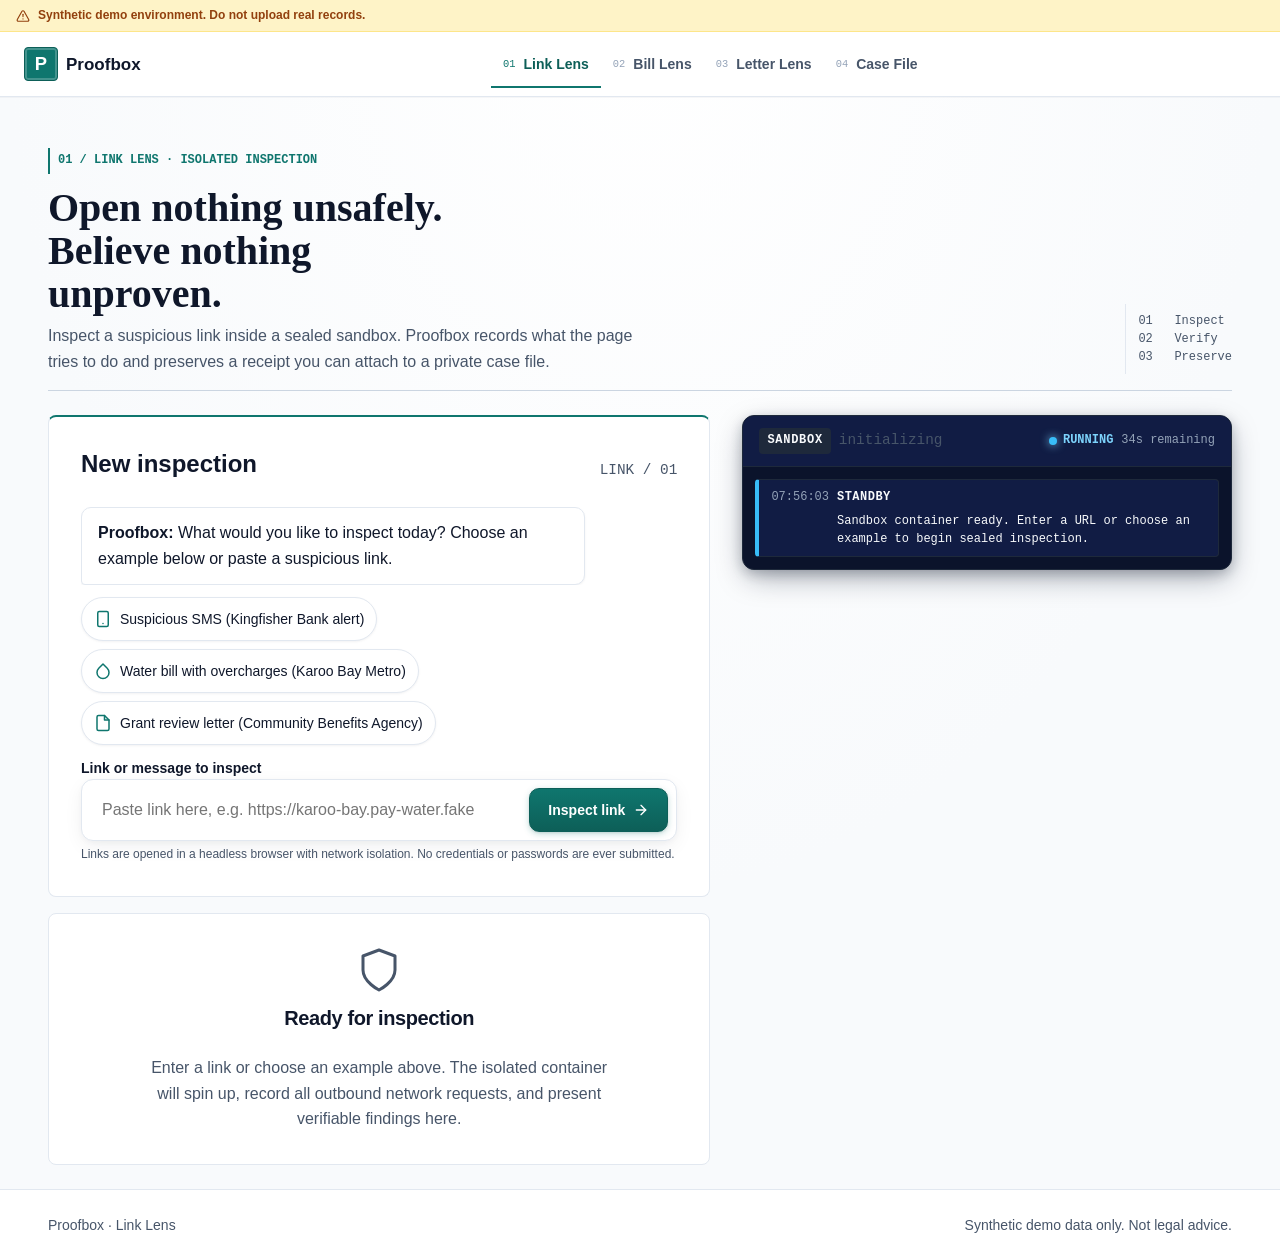
==== commit de512bb9: "feat: add web interface pages for bill lens, case file, and styleguide" ====
--- a/apps/web/index.html
+++ b/apps/web/index.html
@@ -86,7 +86,6 @@
         <a id="bill-link" href="bill/">Bill Lens</a>
         <a id="letter-link" href="letter/">Letter Lens</a>
         <a id="case-link" href="case/">Case File</a>
-        <a id="vultr-link" href="vultr.html">Infrastructure</a>
       </nav>
     </div>
   </header>
